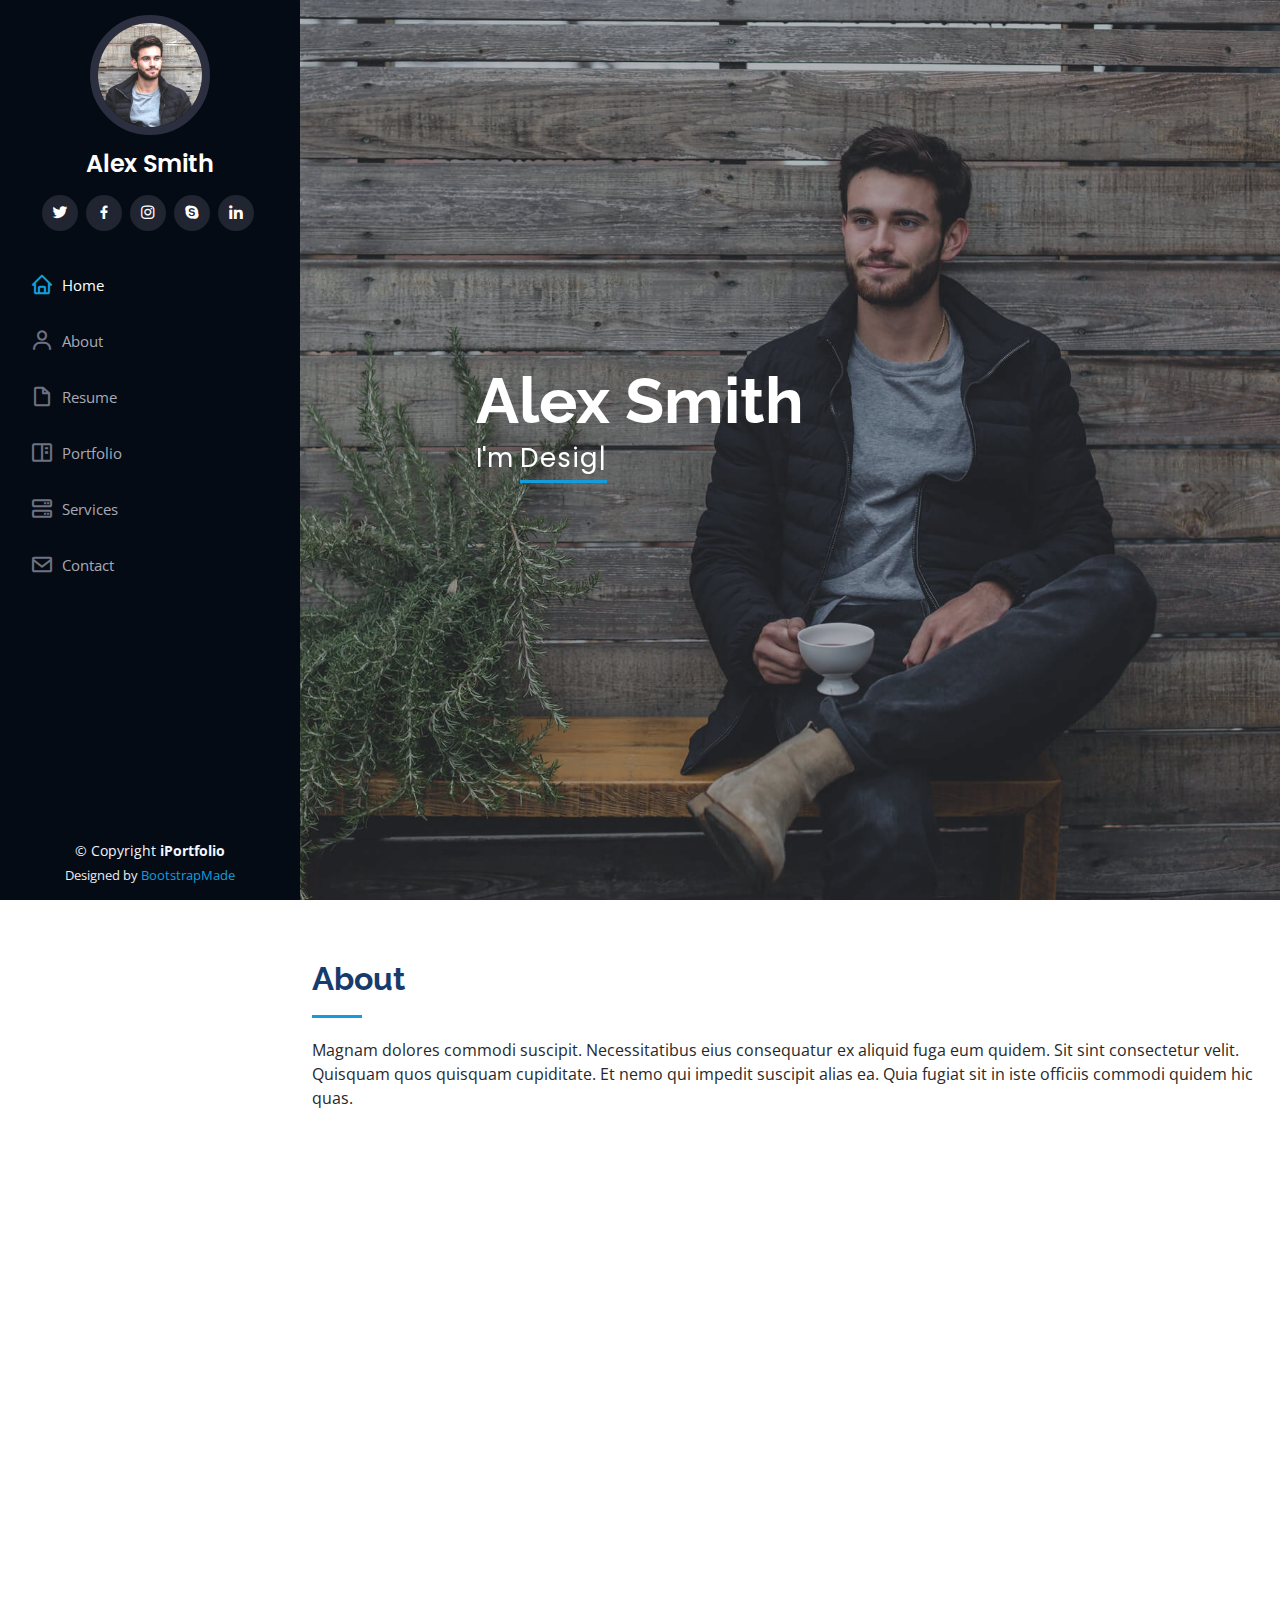
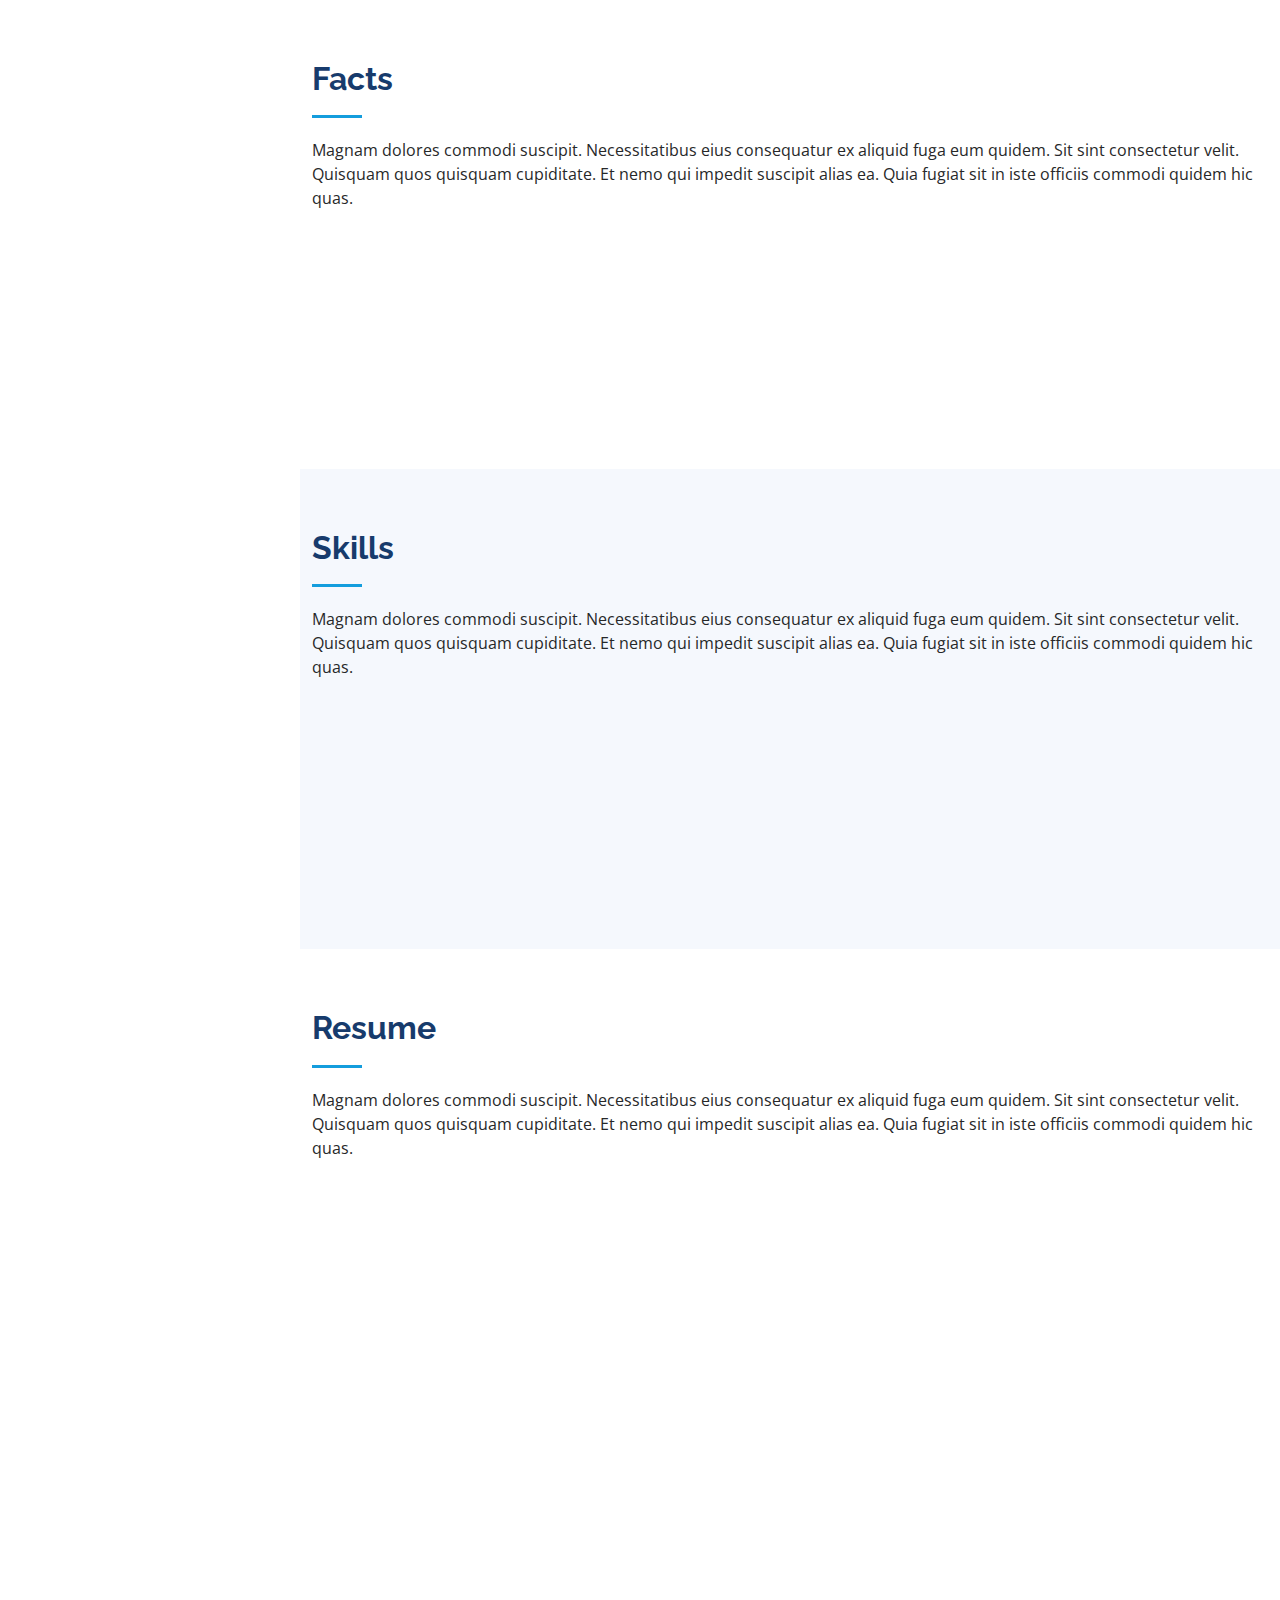
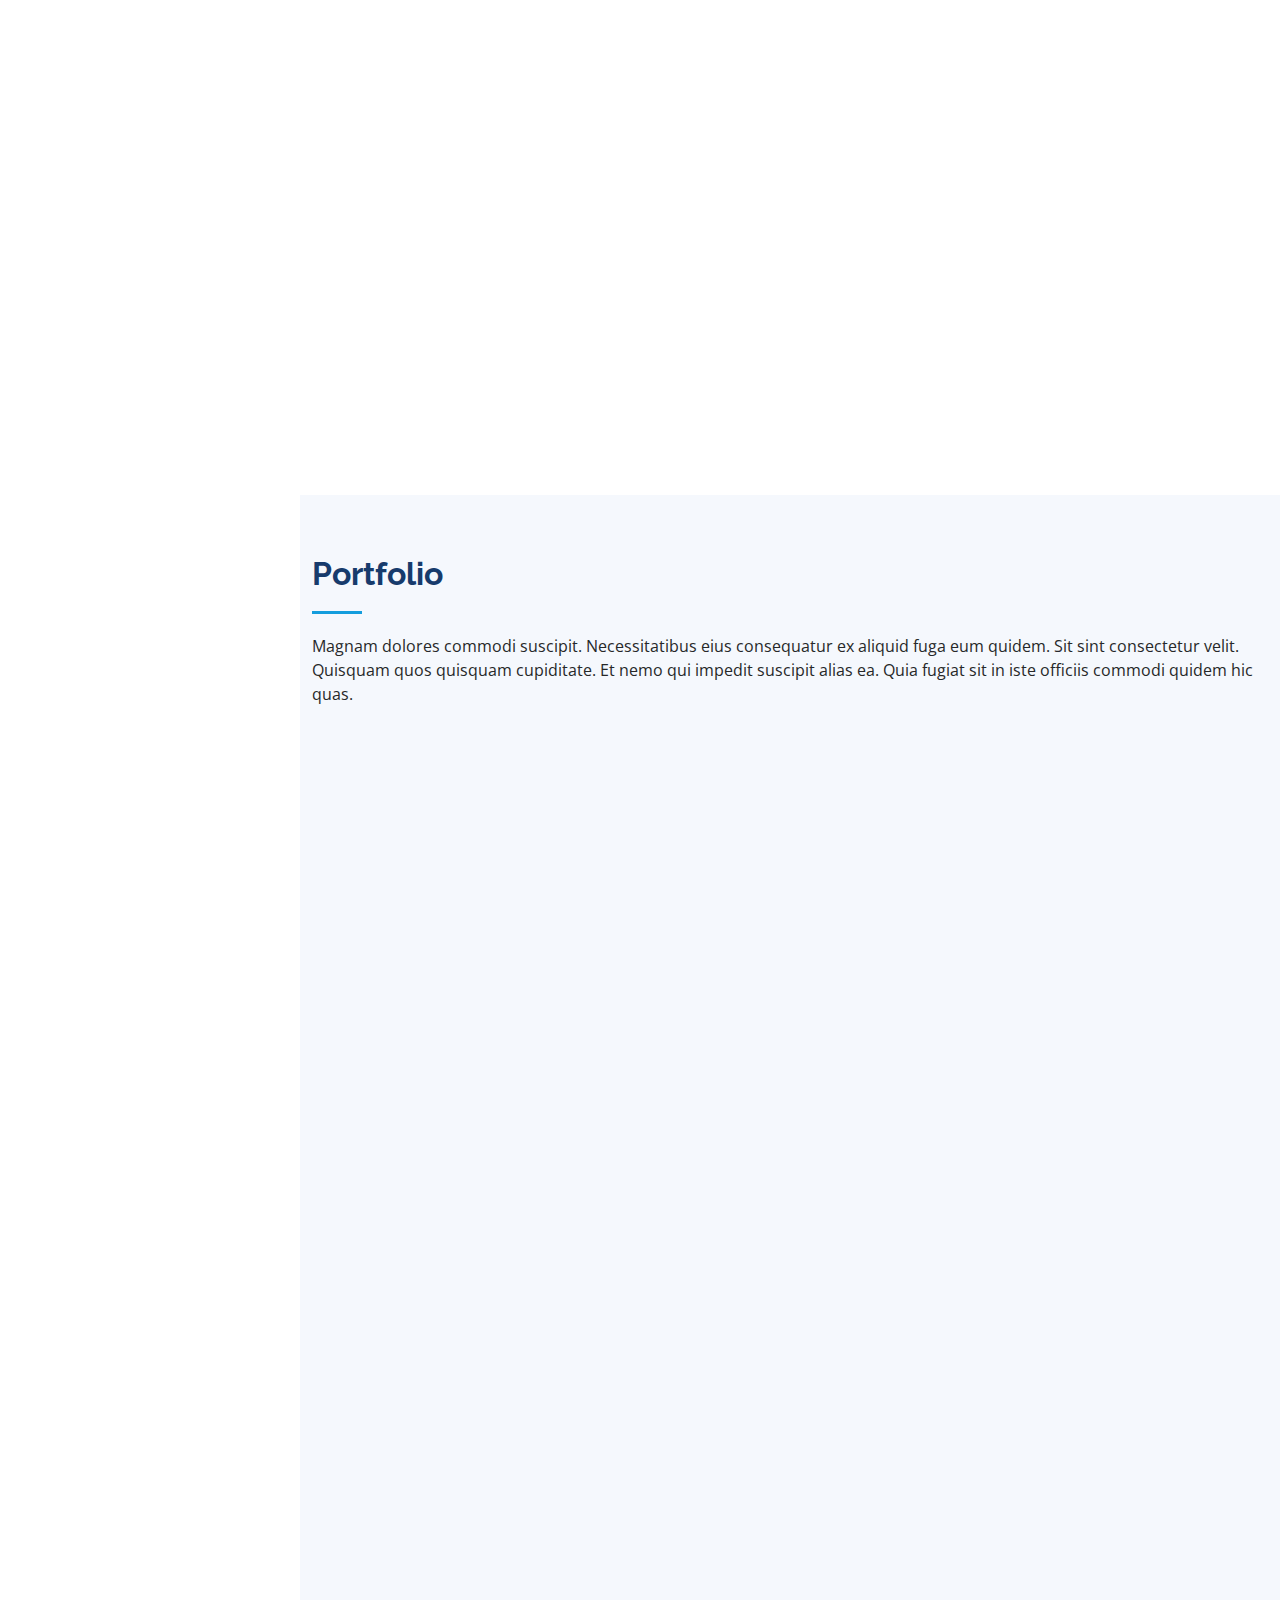
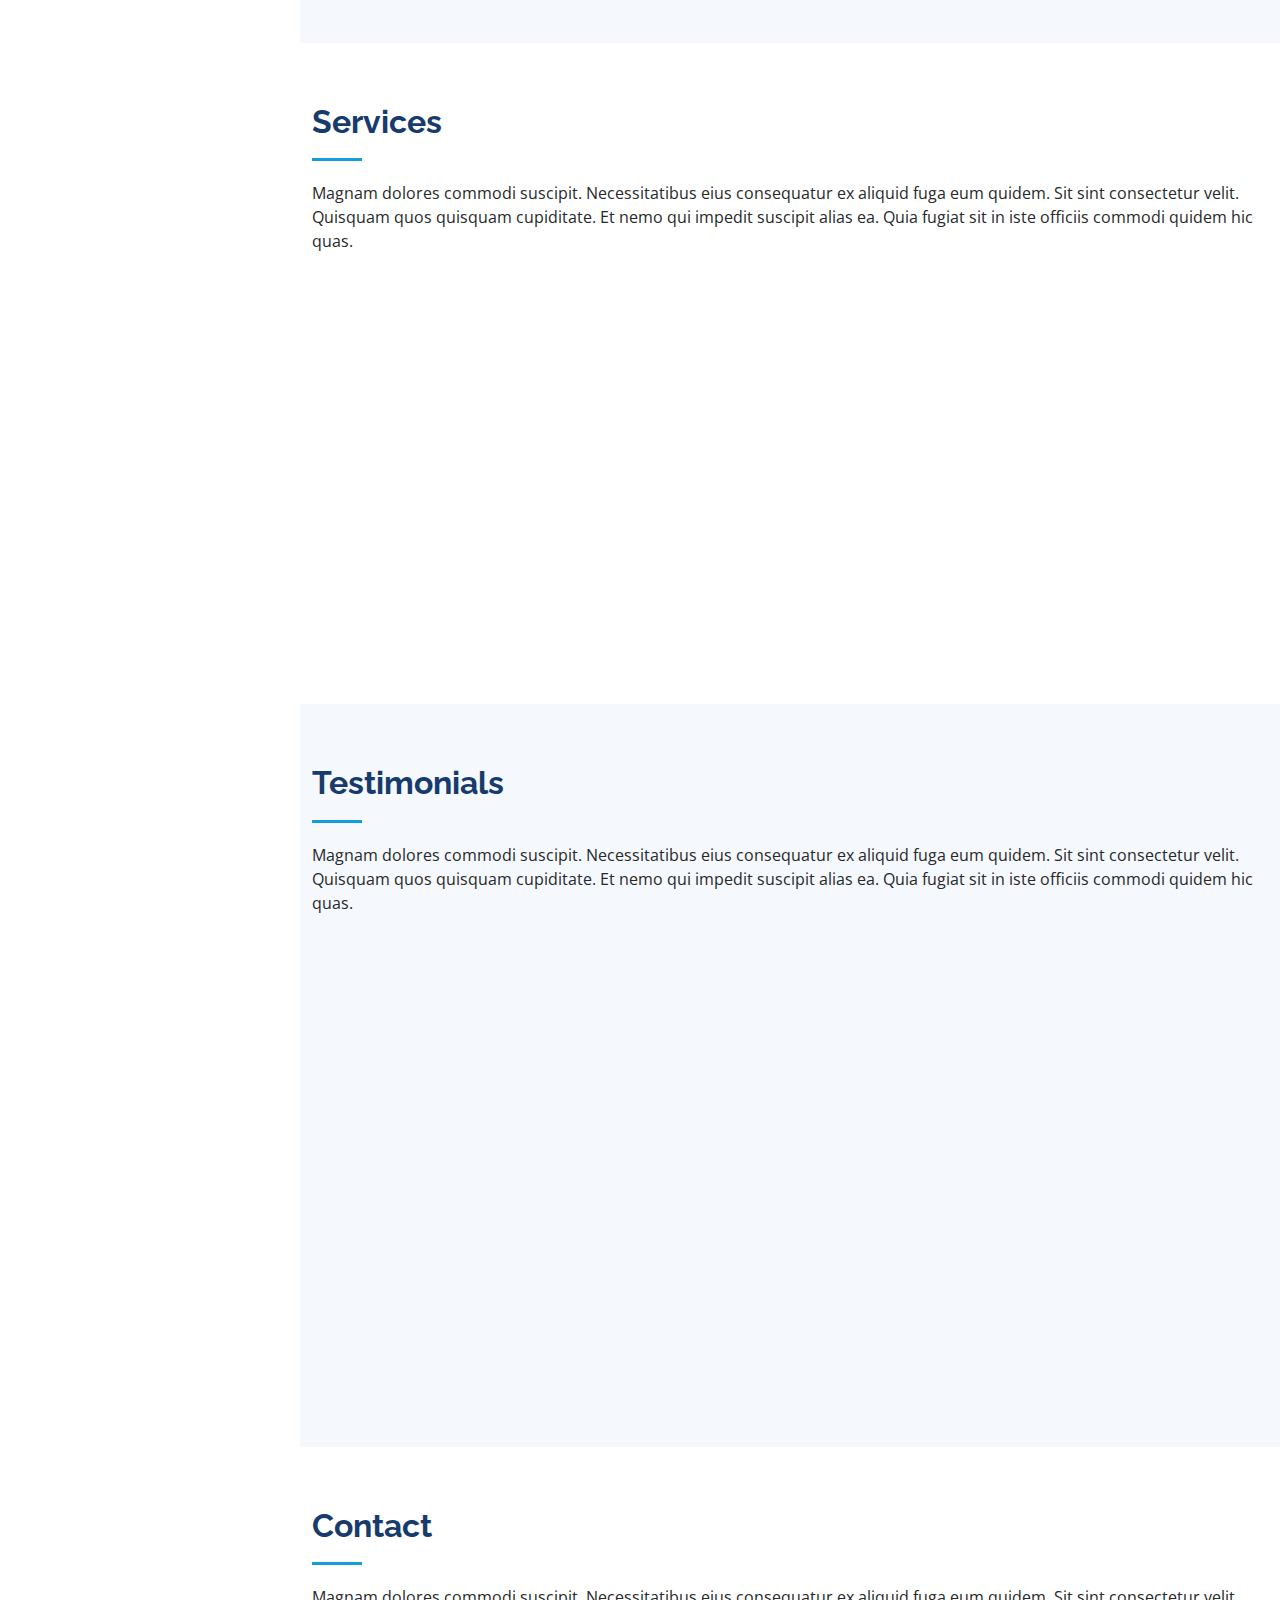
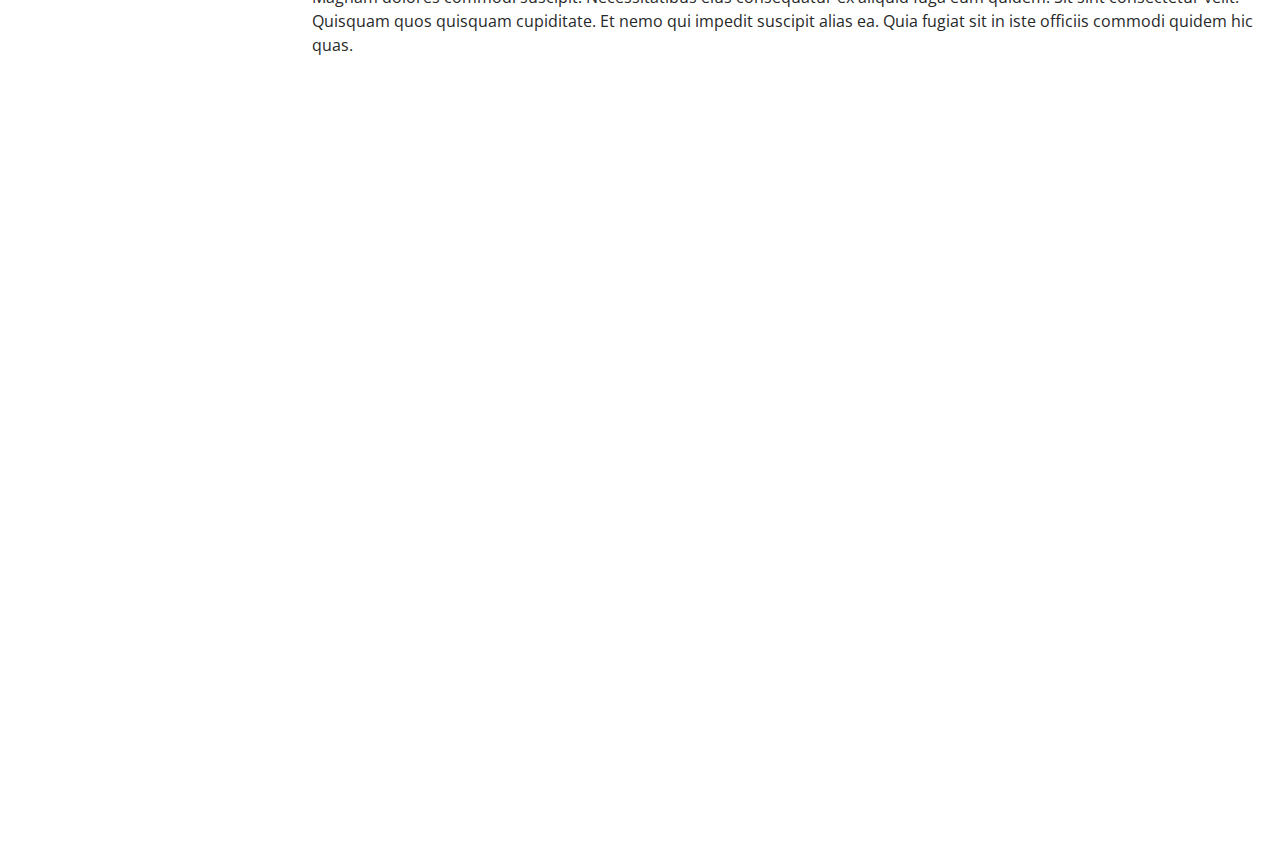
==== index.html @ 31b0e50a "initial commit" ====
<!DOCTYPE html>
<html lang="en">

<head>
  <meta charset="utf-8">
  <meta content="width=device-width, initial-scale=1.0" name="viewport">

  <title>iPortfolio Bootstrap Template - Index</title>
  <meta content="" name="description">
  <meta content="" name="keywords">

  <!-- Favicons -->
  <link href="assets/img/favicon.png" rel="icon">
  <link href="assets/img/apple-touch-icon.png" rel="apple-touch-icon">

  <!-- Google Fonts -->
  <link href="https://fonts.googleapis.com/css?family=Open+Sans:300,300i,400,400i,600,600i,700,700i|Raleway:300,300i,400,400i,500,500i,600,600i,700,700i|Poppins:300,300i,400,400i,500,500i,600,600i,700,700i" rel="stylesheet">

  <!-- Vendor CSS Files -->
  <link href="assets/vendor/aos/aos.css" rel="stylesheet">
  <link href="assets/vendor/bootstrap/css/bootstrap.min.css" rel="stylesheet">
  <link href="assets/vendor/bootstrap-icons/bootstrap-icons.css" rel="stylesheet">
  <link href="assets/vendor/boxicons/css/boxicons.min.css" rel="stylesheet">
  <link href="assets/vendor/glightbox/css/glightbox.min.css" rel="stylesheet">
  <link href="assets/vendor/swiper/swiper-bundle.min.css" rel="stylesheet">

  <!-- Template Main CSS File -->
  <link href="assets/css/style.css" rel="stylesheet">

  <!-- =======================================================
  * Template Name: iPortfolio
  * Updated: Mar 10 2023 with Bootstrap v5.2.3
  * Template URL: https://bootstrapmade.com/iportfolio-bootstrap-portfolio-websites-template/
  * Author: BootstrapMade.com
  * License: https://bootstrapmade.com/license/
  ======================================================== -->
</head>

<body>

  <!-- ======= Mobile nav toggle button ======= -->
  <i class="bi bi-list mobile-nav-toggle d-xl-none"></i>

  <!-- ======= Header ======= -->
  <header id="header">
    <div class="d-flex flex-column">

      <div class="profile">
        <img src="assets/img/profile-img.jpg" alt="" class="img-fluid rounded-circle">
        <h1 class="text-light"><a href="index.html">Alex Smith</a></h1>
        <div class="social-links mt-3 text-center">
          <a href="#" class="twitter"><i class="bx bxl-twitter"></i></a>
          <a href="#" class="facebook"><i class="bx bxl-facebook"></i></a>
          <a href="#" class="instagram"><i class="bx bxl-instagram"></i></a>
          <a href="#" class="google-plus"><i class="bx bxl-skype"></i></a>
          <a href="#" class="linkedin"><i class="bx bxl-linkedin"></i></a>
        </div>
      </div>

      <nav id="navbar" class="nav-menu navbar">
        <ul>
          <li><a href="#hero" class="nav-link scrollto active"><i class="bx bx-home"></i> <span>Home</span></a></li>
          <li><a href="#about" class="nav-link scrollto"><i class="bx bx-user"></i> <span>About</span></a></li>
          <li><a href="#resume" class="nav-link scrollto"><i class="bx bx-file-blank"></i> <span>Resume</span></a></li>
          <li><a href="#portfolio" class="nav-link scrollto"><i class="bx bx-book-content"></i> <span>Portfolio</span></a></li>
          <li><a href="#services" class="nav-link scrollto"><i class="bx bx-server"></i> <span>Services</span></a></li>
          <li><a href="#contact" class="nav-link scrollto"><i class="bx bx-envelope"></i> <span>Contact</span></a></li>
        </ul>
      </nav><!-- .nav-menu -->
    </div>
  </header><!-- End Header -->

  <!-- ======= Hero Section ======= -->
  <section id="hero" class="d-flex flex-column justify-content-center align-items-center">
    <div class="hero-container" data-aos="fade-in">
      <h1>Alex Smith</h1>
      <p>I'm <span class="typed" data-typed-items="Designer, Developer, Freelancer, Photographer"></span></p>
    </div>
  </section><!-- End Hero -->

  <main id="main">

    <!-- ======= About Section ======= -->
    <section id="about" class="about">
      <div class="container">

        <div class="section-title">
          <h2>About</h2>
          <p>Magnam dolores commodi suscipit. Necessitatibus eius consequatur ex aliquid fuga eum quidem. Sit sint consectetur velit. Quisquam quos quisquam cupiditate. Et nemo qui impedit suscipit alias ea. Quia fugiat sit in iste officiis commodi quidem hic quas.</p>
        </div>

        <div class="row">
          <div class="col-lg-4" data-aos="fade-right">
            <img src="assets/img/profile-img.jpg" class="img-fluid" alt="">
          </div>
          <div class="col-lg-8 pt-4 pt-lg-0 content" data-aos="fade-left">
            <h3>UI/UX Designer &amp; Web Developer.</h3>
            <p class="fst-italic">
              Lorem ipsum dolor sit amet, consectetur adipiscing elit, sed do eiusmod tempor incididunt ut labore et dolore
              magna aliqua.
            </p>
            <div class="row">
              <div class="col-lg-6">
                <ul>
                  <li><i class="bi bi-chevron-right"></i> <strong>Birthday:</strong> <span>1 May 1995</span></li>
                  <li><i class="bi bi-chevron-right"></i> <strong>Website:</strong> <span>www.example.com</span></li>
                  <li><i class="bi bi-chevron-right"></i> <strong>Phone:</strong> <span>+123 456 7890</span></li>
                  <li><i class="bi bi-chevron-right"></i> <strong>City:</strong> <span>New York, USA</span></li>
                </ul>
              </div>
              <div class="col-lg-6">
                <ul>
                  <li><i class="bi bi-chevron-right"></i> <strong>Age:</strong> <span>30</span></li>
                  <li><i class="bi bi-chevron-right"></i> <strong>Degree:</strong> <span>Master</span></li>
                  <li><i class="bi bi-chevron-right"></i> <strong>PhEmailone:</strong> <span>email@example.com</span></li>
                  <li><i class="bi bi-chevron-right"></i> <strong>Freelance:</strong> <span>Available</span></li>
                </ul>
              </div>
            </div>
            <p>
              Officiis eligendi itaque labore et dolorum mollitia officiis optio vero. Quisquam sunt adipisci omnis et ut. Nulla accusantium dolor incidunt officia tempore. Et eius omnis.
              Cupiditate ut dicta maxime officiis quidem quia. Sed et consectetur qui quia repellendus itaque neque. Aliquid amet quidem ut quaerat cupiditate. Ab et eum qui repellendus omnis culpa magni laudantium dolores.
            </p>
          </div>
        </div>

      </div>
    </section><!-- End About Section -->

    <!-- ======= Facts Section ======= -->
    <section id="facts" class="facts">
      <div class="container">

        <div class="section-title">
          <h2>Facts</h2>
          <p>Magnam dolores commodi suscipit. Necessitatibus eius consequatur ex aliquid fuga eum quidem. Sit sint consectetur velit. Quisquam quos quisquam cupiditate. Et nemo qui impedit suscipit alias ea. Quia fugiat sit in iste officiis commodi quidem hic quas.</p>
        </div>

        <div class="row no-gutters">

          <div class="col-lg-3 col-md-6 d-md-flex align-items-md-stretch" data-aos="fade-up">
            <div class="count-box">
              <i class="bi bi-emoji-smile"></i>
              <span data-purecounter-start="0" data-purecounter-end="232" data-purecounter-duration="1" class="purecounter"></span>
              <p><strong>Happy Clients</strong> consequuntur quae</p>
            </div>
          </div>

          <div class="col-lg-3 col-md-6 d-md-flex align-items-md-stretch" data-aos="fade-up" data-aos-delay="100">
            <div class="count-box">
              <i class="bi bi-journal-richtext"></i>
              <span data-purecounter-start="0" data-purecounter-end="521" data-purecounter-duration="1" class="purecounter"></span>
              <p><strong>Projects</strong> adipisci atque cum quia aut</p>
            </div>
          </div>

          <div class="col-lg-3 col-md-6 d-md-flex align-items-md-stretch" data-aos="fade-up" data-aos-delay="200">
            <div class="count-box">
              <i class="bi bi-headset"></i>
              <span data-purecounter-start="0" data-purecounter-end="1453" data-purecounter-duration="1" class="purecounter"></span>
              <p><strong>Hours Of Support</strong> aut commodi quaerat</p>
            </div>
          </div>

          <div class="col-lg-3 col-md-6 d-md-flex align-items-md-stretch" data-aos="fade-up" data-aos-delay="300">
            <div class="count-box">
              <i class="bi bi-people"></i>
              <span data-purecounter-start="0" data-purecounter-end="32" data-purecounter-duration="1" class="purecounter"></span>
              <p><strong>Hard Workers</strong> rerum asperiores dolor</p>
            </div>
          </div>

        </div>

      </div>
    </section><!-- End Facts Section -->

    <!-- ======= Skills Section ======= -->
    <section id="skills" class="skills section-bg">
      <div class="container">

        <div class="section-title">
          <h2>Skills</h2>
          <p>Magnam dolores commodi suscipit. Necessitatibus eius consequatur ex aliquid fuga eum quidem. Sit sint consectetur velit. Quisquam quos quisquam cupiditate. Et nemo qui impedit suscipit alias ea. Quia fugiat sit in iste officiis commodi quidem hic quas.</p>
        </div>

        <div class="row skills-content">

          <div class="col-lg-6" data-aos="fade-up">

            <div class="progress">
              <span class="skill">HTML <i class="val">100%</i></span>
              <div class="progress-bar-wrap">
                <div class="progress-bar" role="progressbar" aria-valuenow="100" aria-valuemin="0" aria-valuemax="100"></div>
              </div>
            </div>

            <div class="progress">
              <span class="skill">CSS <i class="val">90%</i></span>
              <div class="progress-bar-wrap">
                <div class="progress-bar" role="progressbar" aria-valuenow="90" aria-valuemin="0" aria-valuemax="100"></div>
              </div>
            </div>

            <div class="progress">
              <span class="skill">JavaScript <i class="val">75%</i></span>
              <div class="progress-bar-wrap">
                <div class="progress-bar" role="progressbar" aria-valuenow="75" aria-valuemin="0" aria-valuemax="100"></div>
              </div>
            </div>

          </div>

          <div class="col-lg-6" data-aos="fade-up" data-aos-delay="100">

            <div class="progress">
              <span class="skill">PHP <i class="val">80%</i></span>
              <div class="progress-bar-wrap">
                <div class="progress-bar" role="progressbar" aria-valuenow="80" aria-valuemin="0" aria-valuemax="100"></div>
              </div>
            </div>

            <div class="progress">
              <span class="skill">WordPress/CMS <i class="val">90%</i></span>
              <div class="progress-bar-wrap">
                <div class="progress-bar" role="progressbar" aria-valuenow="90" aria-valuemin="0" aria-valuemax="100"></div>
              </div>
            </div>

            <div class="progress">
              <span class="skill">Photoshop <i class="val">55%</i></span>
              <div class="progress-bar-wrap">
                <div class="progress-bar" role="progressbar" aria-valuenow="55" aria-valuemin="0" aria-valuemax="100"></div>
              </div>
            </div>

          </div>

        </div>

      </div>
    </section><!-- End Skills Section -->

    <!-- ======= Resume Section ======= -->
    <section id="resume" class="resume">
      <div class="container">

        <div class="section-title">
          <h2>Resume</h2>
          <p>Magnam dolores commodi suscipit. Necessitatibus eius consequatur ex aliquid fuga eum quidem. Sit sint consectetur velit. Quisquam quos quisquam cupiditate. Et nemo qui impedit suscipit alias ea. Quia fugiat sit in iste officiis commodi quidem hic quas.</p>
        </div>

        <div class="row">
          <div class="col-lg-6" data-aos="fade-up">
            <h3 class="resume-title">Sumary</h3>
            <div class="resume-item pb-0">
              <h4>Alex Smith</h4>
              <p><em>Innovative and deadline-driven Graphic Designer with 3+ years of experience designing and developing user-centered digital/print marketing material from initial concept to final, polished deliverable.</em></p>
              <ul>
                <li>Portland par 127,Orlando, FL</li>
                <li>(123) 456-7891</li>
                <li>alice.barkley@example.com</li>
              </ul>
            </div>

            <h3 class="resume-title">Education</h3>
            <div class="resume-item">
              <h4>Master of Fine Arts &amp; Graphic Design</h4>
              <h5>2015 - 2016</h5>
              <p><em>Rochester Institute of Technology, Rochester, NY</em></p>
              <p>Qui deserunt veniam. Et sed aliquam labore tempore sed quisquam iusto autem sit. Ea vero voluptatum qui ut dignissimos deleniti nerada porti sand markend</p>
            </div>
            <div class="resume-item">
              <h4>Bachelor of Fine Arts &amp; Graphic Design</h4>
              <h5>2010 - 2014</h5>
              <p><em>Rochester Institute of Technology, Rochester, NY</em></p>
              <p>Quia nobis sequi est occaecati aut. Repudiandae et iusto quae reiciendis et quis Eius vel ratione eius unde vitae rerum voluptates asperiores voluptatem Earum molestiae consequatur neque etlon sader mart dila</p>
            </div>
          </div>
          <div class="col-lg-6" data-aos="fade-up" data-aos-delay="100">
            <h3 class="resume-title">Professional Experience</h3>
            <div class="resume-item">
              <h4>Senior graphic design specialist</h4>
              <h5>2019 - Present</h5>
              <p><em>Experion, New York, NY </em></p>
              <ul>
                <li>Lead in the design, development, and implementation of the graphic, layout, and production communication materials</li>
                <li>Delegate tasks to the 7 members of the design team and provide counsel on all aspects of the project. </li>
                <li>Supervise the assessment of all graphic materials in order to ensure quality and accuracy of the design</li>
                <li>Oversee the efficient use of production project budgets ranging from $2,000 - $25,000</li>
              </ul>
            </div>
            <div class="resume-item">
              <h4>Graphic design specialist</h4>
              <h5>2017 - 2018</h5>
              <p><em>Stepping Stone Advertising, New York, NY</em></p>
              <ul>
                <li>Developed numerous marketing programs (logos, brochures,infographics, presentations, and advertisements).</li>
                <li>Managed up to 5 projects or tasks at a given time while under pressure</li>
                <li>Recommended and consulted with clients on the most appropriate graphic design</li>
                <li>Created 4+ design presentations and proposals a month for clients and account managers</li>
              </ul>
            </div>
          </div>
        </div>

      </div>
    </section><!-- End Resume Section -->

    <!-- ======= Portfolio Section ======= -->
    <section id="portfolio" class="portfolio section-bg">
      <div class="container">

        <div class="section-title">
          <h2>Portfolio</h2>
          <p>Magnam dolores commodi suscipit. Necessitatibus eius consequatur ex aliquid fuga eum quidem. Sit sint consectetur velit. Quisquam quos quisquam cupiditate. Et nemo qui impedit suscipit alias ea. Quia fugiat sit in iste officiis commodi quidem hic quas.</p>
        </div>

        <div class="row" data-aos="fade-up">
          <div class="col-lg-12 d-flex justify-content-center">
            <ul id="portfolio-flters">
              <li data-filter="*" class="filter-active">All</li>
              <li data-filter=".filter-app">App</li>
              <li data-filter=".filter-card">Card</li>
              <li data-filter=".filter-web">Web</li>
            </ul>
          </div>
        </div>

        <div class="row portfolio-container" data-aos="fade-up" data-aos-delay="100">

          <div class="col-lg-4 col-md-6 portfolio-item filter-app">
            <div class="portfolio-wrap">
              <img src="assets/img/portfolio/portfolio-1.jpg" class="img-fluid" alt="">
              <div class="portfolio-links">
                <a href="assets/img/portfolio/portfolio-1.jpg" data-gallery="portfolioGallery" class="portfolio-lightbox" title="App 1"><i class="bx bx-plus"></i></a>
                <a href="portfolio-details.html" title="More Details"><i class="bx bx-link"></i></a>
              </div>
            </div>
          </div>

          <div class="col-lg-4 col-md-6 portfolio-item filter-web">
            <div class="portfolio-wrap">
              <img src="assets/img/portfolio/portfolio-2.jpg" class="img-fluid" alt="">
              <div class="portfolio-links">
                <a href="assets/img/portfolio/portfolio-2.jpg" data-gallery="portfolioGallery" class="portfolio-lightbox" title="Web 3"><i class="bx bx-plus"></i></a>
                <a href="portfolio-details.html" title="More Details"><i class="bx bx-link"></i></a>
              </div>
            </div>
          </div>

          <div class="col-lg-4 col-md-6 portfolio-item filter-app">
            <div class="portfolio-wrap">
              <img src="assets/img/portfolio/portfolio-3.jpg" class="img-fluid" alt="">
              <div class="portfolio-links">
                <a href="assets/img/portfolio/portfolio-3.jpg" data-gallery="portfolioGallery" class="portfolio-lightbox" title="App 2"><i class="bx bx-plus"></i></a>
                <a href="portfolio-details.html" title="More Details"><i class="bx bx-link"></i></a>
              </div>
            </div>
          </div>

          <div class="col-lg-4 col-md-6 portfolio-item filter-card">
            <div class="portfolio-wrap">
              <img src="assets/img/portfolio/portfolio-4.jpg" class="img-fluid" alt="">
              <div class="portfolio-links">
                <a href="assets/img/portfolio/portfolio-4.jpg" data-gallery="portfolioGallery" class="portfolio-lightbox" title="Card 2"><i class="bx bx-plus"></i></a>
                <a href="portfolio-details.html" title="More Details"><i class="bx bx-link"></i></a>
              </div>
            </div>
          </div>

          <div class="col-lg-4 col-md-6 portfolio-item filter-web">
            <div class="portfolio-wrap">
              <img src="assets/img/portfolio/portfolio-5.jpg" class="img-fluid" alt="">
              <div class="portfolio-links">
                <a href="assets/img/portfolio/portfolio-5.jpg" data-gallery="portfolioGallery" class="portfolio-lightbox" title="Web 2"><i class="bx bx-plus"></i></a>
                <a href="portfolio-details.html" title="More Details"><i class="bx bx-link"></i></a>
              </div>
            </div>
          </div>

          <div class="col-lg-4 col-md-6 portfolio-item filter-app">
            <div class="portfolio-wrap">
              <img src="assets/img/portfolio/portfolio-6.jpg" class="img-fluid" alt="">
              <div class="portfolio-links">
                <a href="assets/img/portfolio/portfolio-6.jpg" data-gallery="portfolioGallery" class="portfolio-lightbox" title="App 3"><i class="bx bx-plus"></i></a>
                <a href="portfolio-details.html" title="More Details"><i class="bx bx-link"></i></a>
              </div>
            </div>
          </div>

          <div class="col-lg-4 col-md-6 portfolio-item filter-card">
            <div class="portfolio-wrap">
              <img src="assets/img/portfolio/portfolio-7.jpg" class="img-fluid" alt="">
              <div class="portfolio-links">
                <a href="assets/img/portfolio/portfolio-7.jpg" data-gallery="portfolioGallery" class="portfolio-lightbox" title="Card 1"><i class="bx bx-plus"></i></a>
                <a href="portfolio-details.html" title="More Details"><i class="bx bx-link"></i></a>
              </div>
            </div>
          </div>

          <div class="col-lg-4 col-md-6 portfolio-item filter-card">
            <div class="portfolio-wrap">
              <img src="assets/img/portfolio/portfolio-8.jpg" class="img-fluid" alt="">
              <div class="portfolio-links">
                <a href="assets/img/portfolio/portfolio-8.jpg" data-gallery="portfolioGallery" class="portfolio-lightbox" title="Card 3"><i class="bx bx-plus"></i></a>
                <a href="portfolio-details.html" title="More Details"><i class="bx bx-link"></i></a>
              </div>
            </div>
          </div>

          <div class="col-lg-4 col-md-6 portfolio-item filter-web">
            <div class="portfolio-wrap">
              <img src="assets/img/portfolio/portfolio-9.jpg" class="img-fluid" alt="">
              <div class="portfolio-links">
                <a href="assets/img/portfolio/portfolio-9.jpg" data-gallery="portfolioGallery" class="portfolio-lightbox" title="Web 3"><i class="bx bx-plus"></i></a>
                <a href="portfolio-details.html" title="More Details"><i class="bx bx-link"></i></a>
              </div>
            </div>
          </div>

        </div>

      </div>
    </section><!-- End Portfolio Section -->

    <!-- ======= Services Section ======= -->
    <section id="services" class="services">
      <div class="container">

        <div class="section-title">
          <h2>Services</h2>
          <p>Magnam dolores commodi suscipit. Necessitatibus eius consequatur ex aliquid fuga eum quidem. Sit sint consectetur velit. Quisquam quos quisquam cupiditate. Et nemo qui impedit suscipit alias ea. Quia fugiat sit in iste officiis commodi quidem hic quas.</p>
        </div>

        <div class="row">
          <div class="col-lg-4 col-md-6 icon-box" data-aos="fade-up">
            <div class="icon"><i class="bi bi-briefcase"></i></div>
            <h4 class="title"><a href="">Lorem Ipsum</a></h4>
            <p class="description">Voluptatum deleniti atque corrupti quos dolores et quas molestias excepturi sint occaecati cupiditate non provident</p>
          </div>
          <div class="col-lg-4 col-md-6 icon-box" data-aos="fade-up" data-aos-delay="100">
            <div class="icon"><i class="bi bi-card-checklist"></i></div>
            <h4 class="title"><a href="">Dolor Sitema</a></h4>
            <p class="description">Minim veniam, quis nostrud exercitation ullamco laboris nisi ut aliquip ex ea commodo consequat tarad limino ata</p>
          </div>
          <div class="col-lg-4 col-md-6 icon-box" data-aos="fade-up" data-aos-delay="200">
            <div class="icon"><i class="bi bi-bar-chart"></i></div>
            <h4 class="title"><a href="">Sed ut perspiciatis</a></h4>
            <p class="description">Duis aute irure dolor in reprehenderit in voluptate velit esse cillum dolore eu fugiat nulla pariatur</p>
          </div>
          <div class="col-lg-4 col-md-6 icon-box" data-aos="fade-up" data-aos-delay="300">
            <div class="icon"><i class="bi bi-binoculars"></i></div>
            <h4 class="title"><a href="">Magni Dolores</a></h4>
            <p class="description">Excepteur sint occaecat cupidatat non proident, sunt in culpa qui officia deserunt mollit anim id est laborum</p>
          </div>
          <div class="col-lg-4 col-md-6 icon-box" data-aos="fade-up" data-aos-delay="400">
            <div class="icon"><i class="bi bi-brightness-high"></i></div>
            <h4 class="title"><a href="">Nemo Enim</a></h4>
            <p class="description">At vero eos et accusamus et iusto odio dignissimos ducimus qui blanditiis praesentium voluptatum deleniti atque</p>
          </div>
          <div class="col-lg-4 col-md-6 icon-box" data-aos="fade-up" data-aos-delay="500">
            <div class="icon"><i class="bi bi-calendar4-week"></i></div>
            <h4 class="title"><a href="">Eiusmod Tempor</a></h4>
            <p class="description">Et harum quidem rerum facilis est et expedita distinctio. Nam libero tempore, cum soluta nobis est eligendi</p>
          </div>
        </div>

      </div>
    </section><!-- End Services Section -->

    <!-- ======= Testimonials Section ======= -->
    <section id="testimonials" class="testimonials section-bg">
      <div class="container">

        <div class="section-title">
          <h2>Testimonials</h2>
          <p>Magnam dolores commodi suscipit. Necessitatibus eius consequatur ex aliquid fuga eum quidem. Sit sint consectetur velit. Quisquam quos quisquam cupiditate. Et nemo qui impedit suscipit alias ea. Quia fugiat sit in iste officiis commodi quidem hic quas.</p>
        </div>

        <div class="testimonials-slider swiper" data-aos="fade-up" data-aos-delay="100">
          <div class="swiper-wrapper">

            <div class="swiper-slide">
              <div class="testimonial-item" data-aos="fade-up">
                <p>
                  <i class="bx bxs-quote-alt-left quote-icon-left"></i>
                  Proin iaculis purus consequat sem cure digni ssim donec porttitora entum suscipit rhoncus. Accusantium quam, ultricies eget id, aliquam eget nibh et. Maecen aliquam, risus at semper.
                  <i class="bx bxs-quote-alt-right quote-icon-right"></i>
                </p>
                <img src="assets/img/testimonials/testimonials-1.jpg" class="testimonial-img" alt="">
                <h3>Saul Goodman</h3>
                <h4>Ceo &amp; Founder</h4>
              </div>
            </div><!-- End testimonial item -->

            <div class="swiper-slide">
              <div class="testimonial-item" data-aos="fade-up" data-aos-delay="100">
                <p>
                  <i class="bx bxs-quote-alt-left quote-icon-left"></i>
                  Export tempor illum tamen malis malis eram quae irure esse labore quem cillum quid cillum eram malis quorum velit fore eram velit sunt aliqua noster fugiat irure amet legam anim culpa.
                  <i class="bx bxs-quote-alt-right quote-icon-right"></i>
                </p>
                <img src="assets/img/testimonials/testimonials-2.jpg" class="testimonial-img" alt="">
                <h3>Sara Wilsson</h3>
                <h4>Designer</h4>
              </div>
            </div><!-- End testimonial item -->

            <div class="swiper-slide">
              <div class="testimonial-item" data-aos="fade-up" data-aos-delay="200">
                <p>
                  <i class="bx bxs-quote-alt-left quote-icon-left"></i>
                  Enim nisi quem export duis labore cillum quae magna enim sint quorum nulla quem veniam duis minim tempor labore quem eram duis noster aute amet eram fore quis sint minim.
                  <i class="bx bxs-quote-alt-right quote-icon-right"></i>
                </p>
                <img src="assets/img/testimonials/testimonials-3.jpg" class="testimonial-img" alt="">
                <h3>Jena Karlis</h3>
                <h4>Store Owner</h4>
              </div>
            </div><!-- End testimonial item -->

            <div class="swiper-slide">
              <div class="testimonial-item" data-aos="fade-up" data-aos-delay="300">
                <p>
                  <i class="bx bxs-quote-alt-left quote-icon-left"></i>
                  Fugiat enim eram quae cillum dolore dolor amet nulla culpa multos export minim fugiat minim velit minim dolor enim duis veniam ipsum anim magna sunt elit fore quem dolore labore illum veniam.
                  <i class="bx bxs-quote-alt-right quote-icon-right"></i>
                </p>
                <img src="assets/img/testimonials/testimonials-4.jpg" class="testimonial-img" alt="">
                <h3>Matt Brandon</h3>
                <h4>Freelancer</h4>
              </div>
            </div><!-- End testimonial item -->

            <div class="swiper-slide">
              <div class="testimonial-item" data-aos="fade-up" data-aos-delay="400">
                <p>
                  <i class="bx bxs-quote-alt-left quote-icon-left"></i>
                  Quis quorum aliqua sint quem legam fore sunt eram irure aliqua veniam tempor noster veniam enim culpa labore duis sunt culpa nulla illum cillum fugiat legam esse veniam culpa fore nisi cillum quid.
                  <i class="bx bxs-quote-alt-right quote-icon-right"></i>
                </p>
                <img src="assets/img/testimonials/testimonials-5.jpg" class="testimonial-img" alt="">
                <h3>John Larson</h3>
                <h4>Entrepreneur</h4>
              </div>
            </div><!-- End testimonial item -->

          </div>
          <div class="swiper-pagination"></div>
        </div>

      </div>
    </section><!-- End Testimonials Section -->

    <!-- ======= Contact Section ======= -->
    <section id="contact" class="contact">
      <div class="container">

        <div class="section-title">
          <h2>Contact</h2>
          <p>Magnam dolores commodi suscipit. Necessitatibus eius consequatur ex aliquid fuga eum quidem. Sit sint consectetur velit. Quisquam quos quisquam cupiditate. Et nemo qui impedit suscipit alias ea. Quia fugiat sit in iste officiis commodi quidem hic quas.</p>
        </div>

        <div class="row" data-aos="fade-in">

          <div class="col-lg-5 d-flex align-items-stretch">
            <div class="info">
              <div class="address">
                <i class="bi bi-geo-alt"></i>
                <h4>Location:</h4>
                <p>A108 Adam Street, New York, NY 535022</p>
              </div>

              <div class="email">
                <i class="bi bi-envelope"></i>
                <h4>Email:</h4>
                <p>info@example.com</p>
              </div>

              <div class="phone">
                <i class="bi bi-phone"></i>
                <h4>Call:</h4>
                <p>+1 5589 55488 55s</p>
              </div>

              <iframe src="https://www.google.com/maps/embed?pb=!1m14!1m8!1m3!1d12097.433213460943!2d-74.0062269!3d40.7101282!3m2!1i1024!2i768!4f13.1!3m3!1m2!1s0x0%3A0xb89d1fe6bc499443!2sDowntown+Conference+Center!5e0!3m2!1smk!2sbg!4v1539943755621" frameborder="0" style="border:0; width: 100%; height: 290px;" allowfullscreen></iframe>
            </div>

          </div>

          <div class="col-lg-7 mt-5 mt-lg-0 d-flex align-items-stretch">
            <form action="forms/contact.php" method="post" role="form" class="php-email-form">
              <div class="row">
                <div class="form-group col-md-6">
                  <label for="name">Your Name</label>
                  <input type="text" name="name" class="form-control" id="name" required>
                </div>
                <div class="form-group col-md-6">
                  <label for="name">Your Email</label>
                  <input type="email" class="form-control" name="email" id="email" required>
                </div>
              </div>
              <div class="form-group">
                <label for="name">Subject</label>
                <input type="text" class="form-control" name="subject" id="subject" required>
              </div>
              <div class="form-group">
                <label for="name">Message</label>
                <textarea class="form-control" name="message" rows="10" required></textarea>
              </div>
              <div class="my-3">
                <div class="loading">Loading</div>
                <div class="error-message"></div>
                <div class="sent-message">Your message has been sent. Thank you!</div>
              </div>
              <div class="text-center"><button type="submit">Send Message</button></div>
            </form>
          </div>

        </div>

      </div>
    </section><!-- End Contact Section -->

  </main><!-- End #main -->

  <!-- ======= Footer ======= -->
  <footer id="footer">
    <div class="container">
      <div class="copyright">
        &copy; Copyright <strong><span>iPortfolio</span></strong>
      </div>
      <div class="credits">
        <!-- All the links in the footer should remain intact. -->
        <!-- You can delete the links only if you purchased the pro version. -->
        <!-- Licensing information: https://bootstrapmade.com/license/ -->
        <!-- Purchase the pro version with working PHP/AJAX contact form: https://bootstrapmade.com/iportfolio-bootstrap-portfolio-websites-template/ -->
        Designed by <a href="https://bootstrapmade.com/">BootstrapMade</a>
      </div>
    </div>
  </footer><!-- End  Footer -->

  <a href="#" class="back-to-top d-flex align-items-center justify-content-center"><i class="bi bi-arrow-up-short"></i></a>

  <!-- Vendor JS Files -->
  <script src="assets/vendor/purecounter/purecounter_vanilla.js"></script>
  <script src="assets/vendor/aos/aos.js"></script>
  <script src="assets/vendor/bootstrap/js/bootstrap.bundle.min.js"></script>
  <script src="assets/vendor/glightbox/js/glightbox.min.js"></script>
  <script src="assets/vendor/isotope-layout/isotope.pkgd.min.js"></script>
  <script src="assets/vendor/swiper/swiper-bundle.min.js"></script>
  <script src="assets/vendor/typed.js/typed.min.js"></script>
  <script src="assets/vendor/waypoints/noframework.waypoints.js"></script>
  <script src="assets/vendor/php-email-form/validate.js"></script>

  <!-- Template Main JS File -->
  <script src="assets/js/main.js"></script>

</body>

</html>
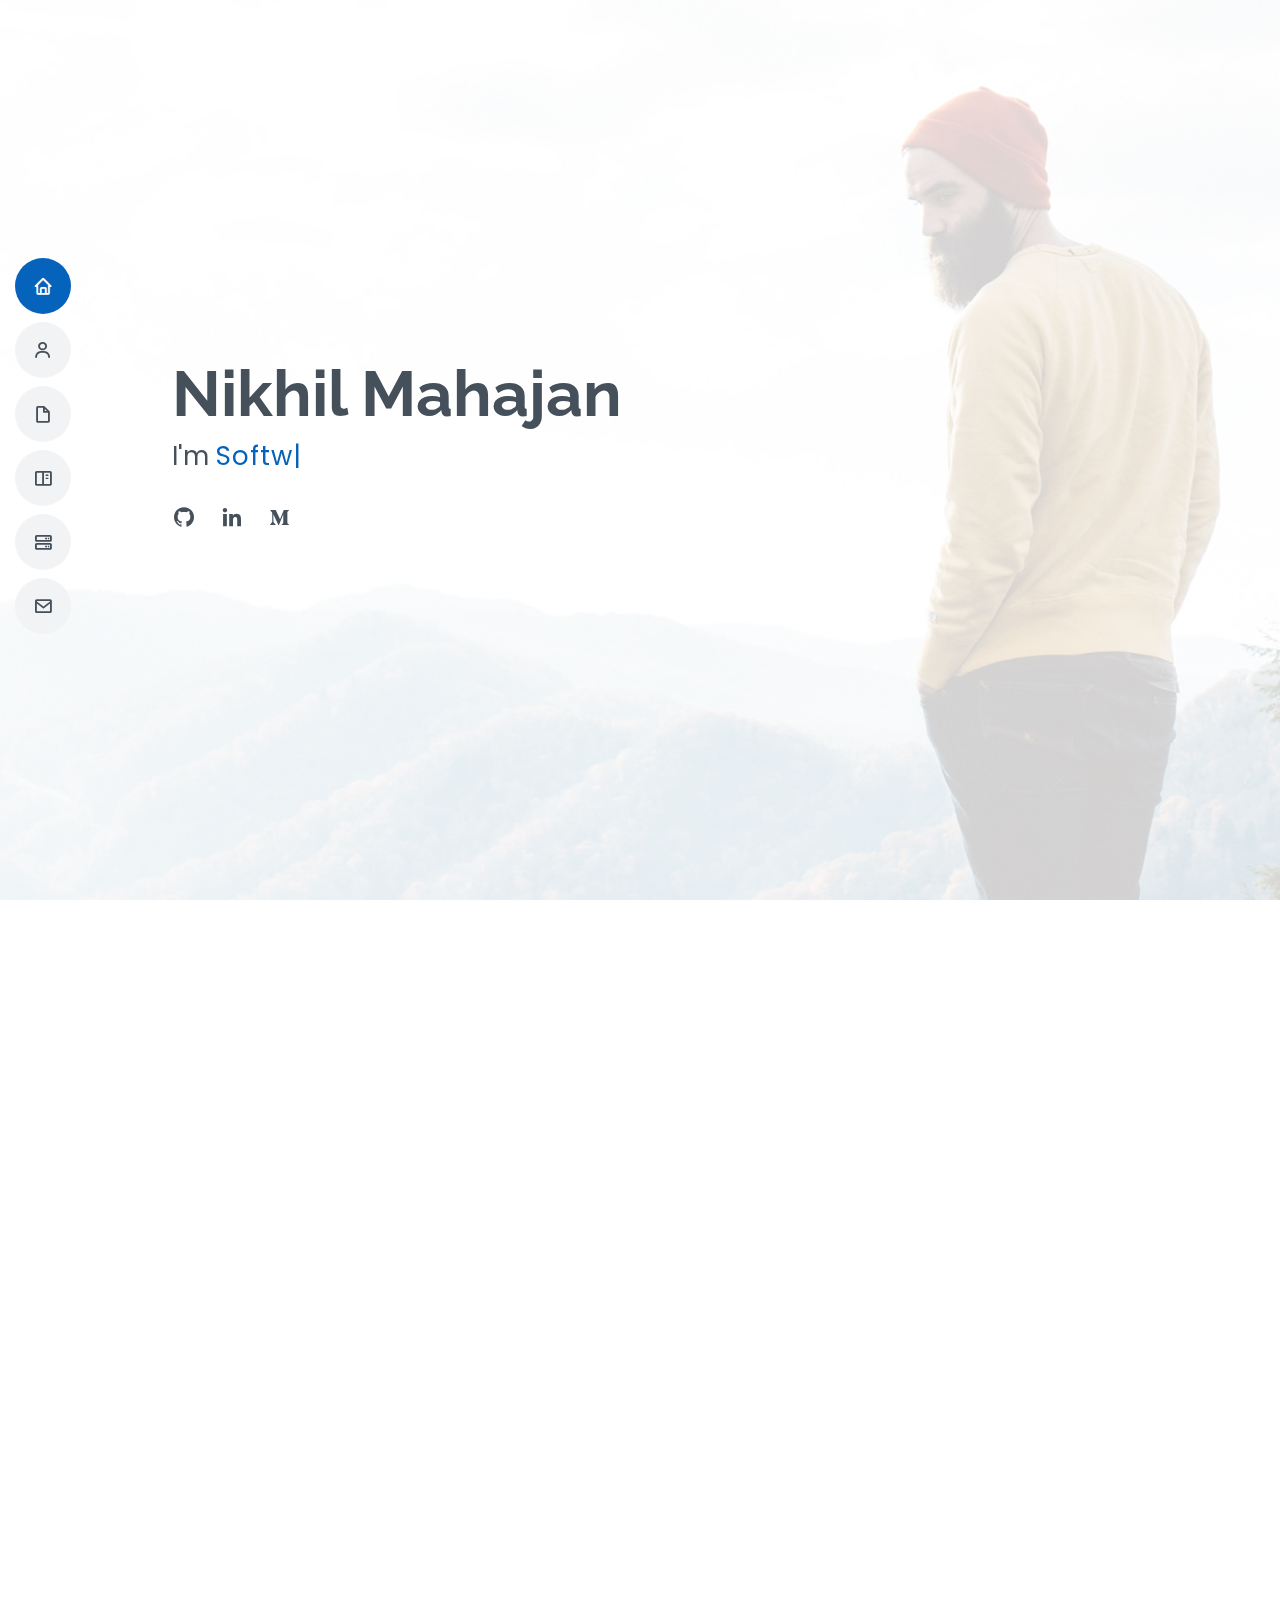
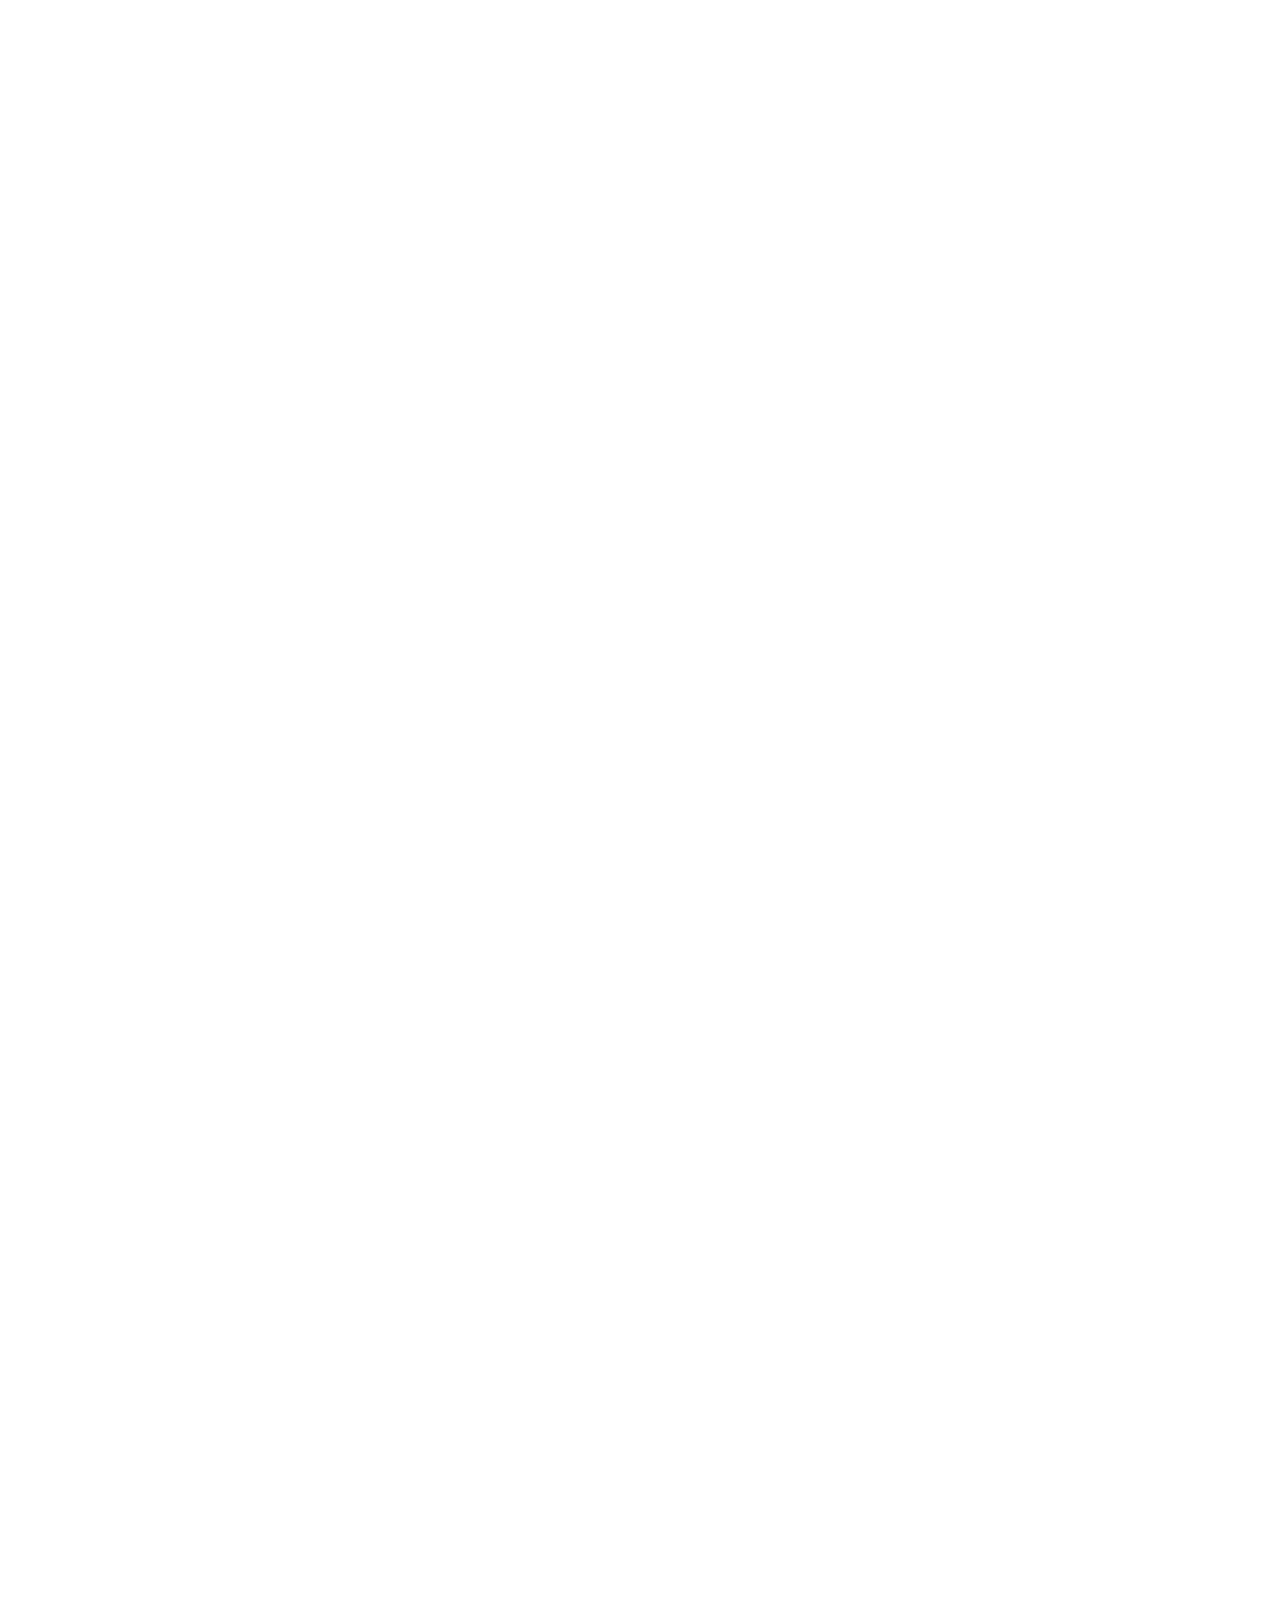
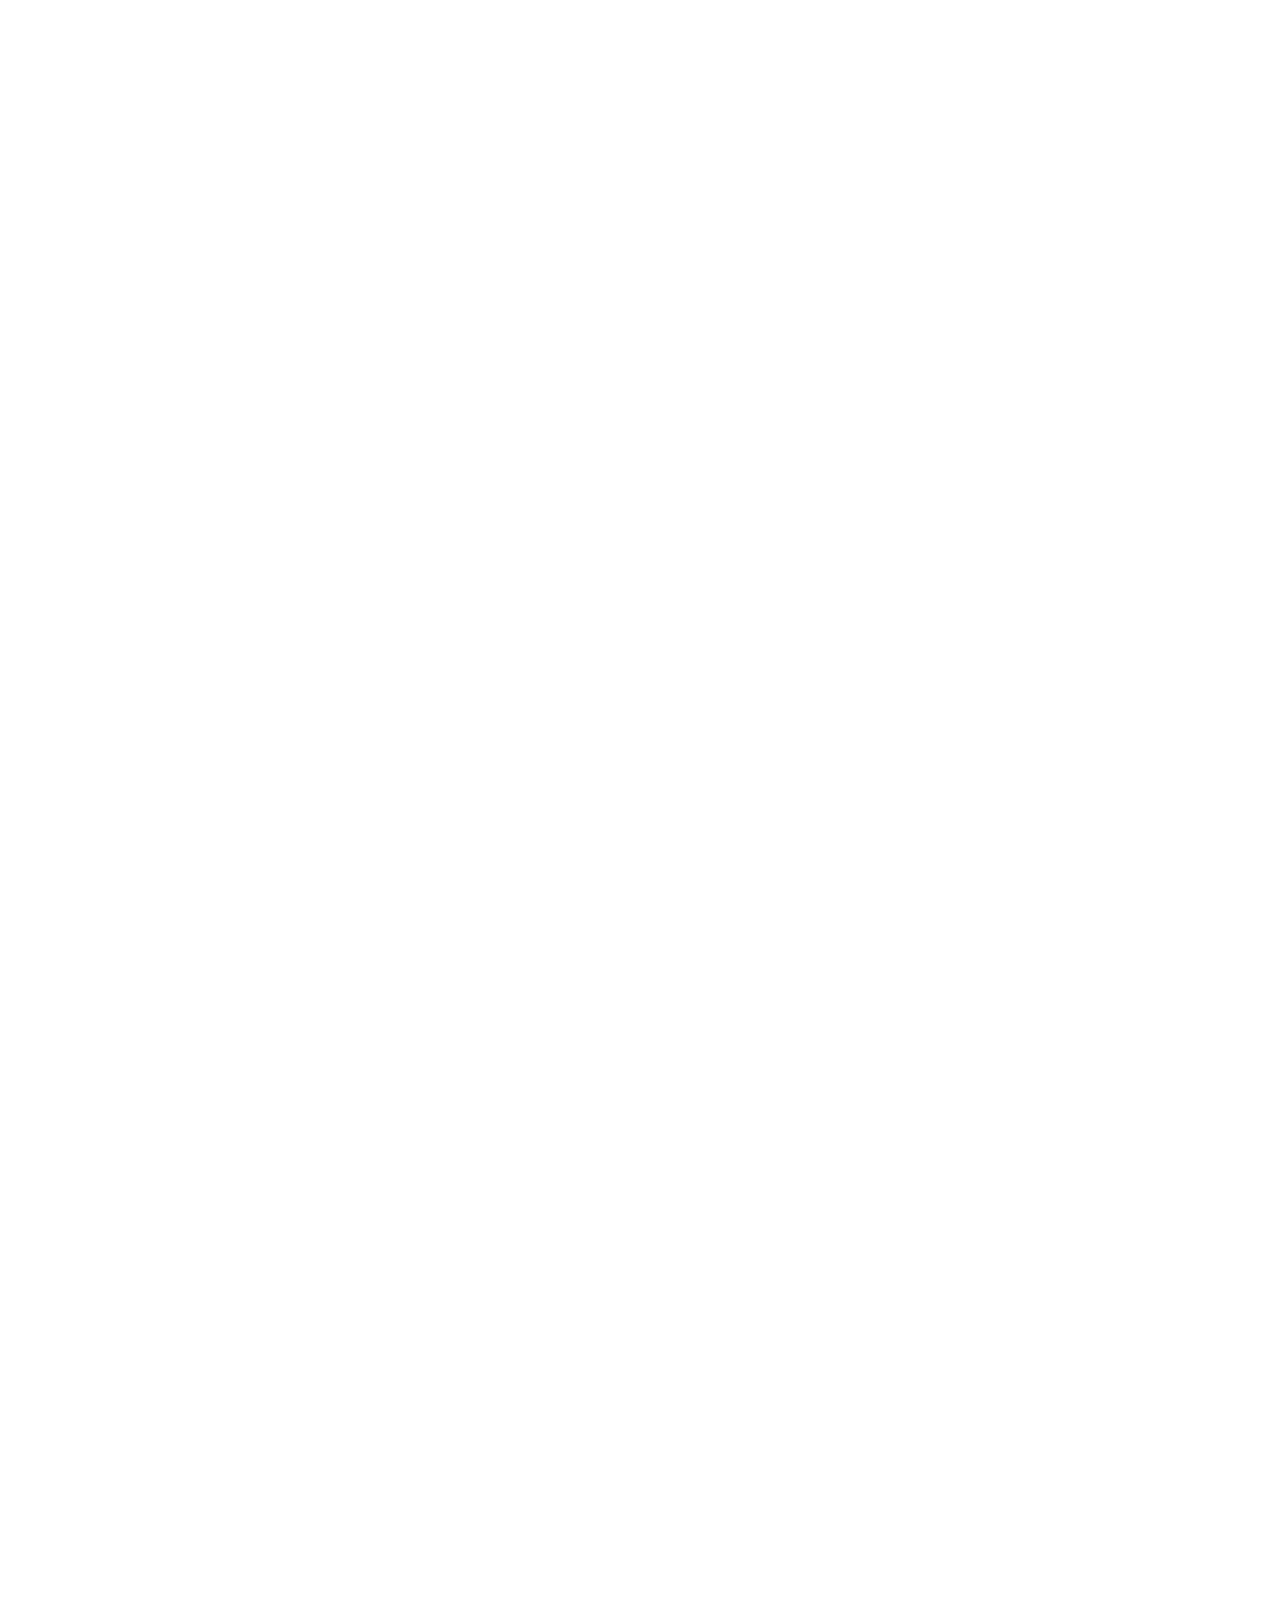
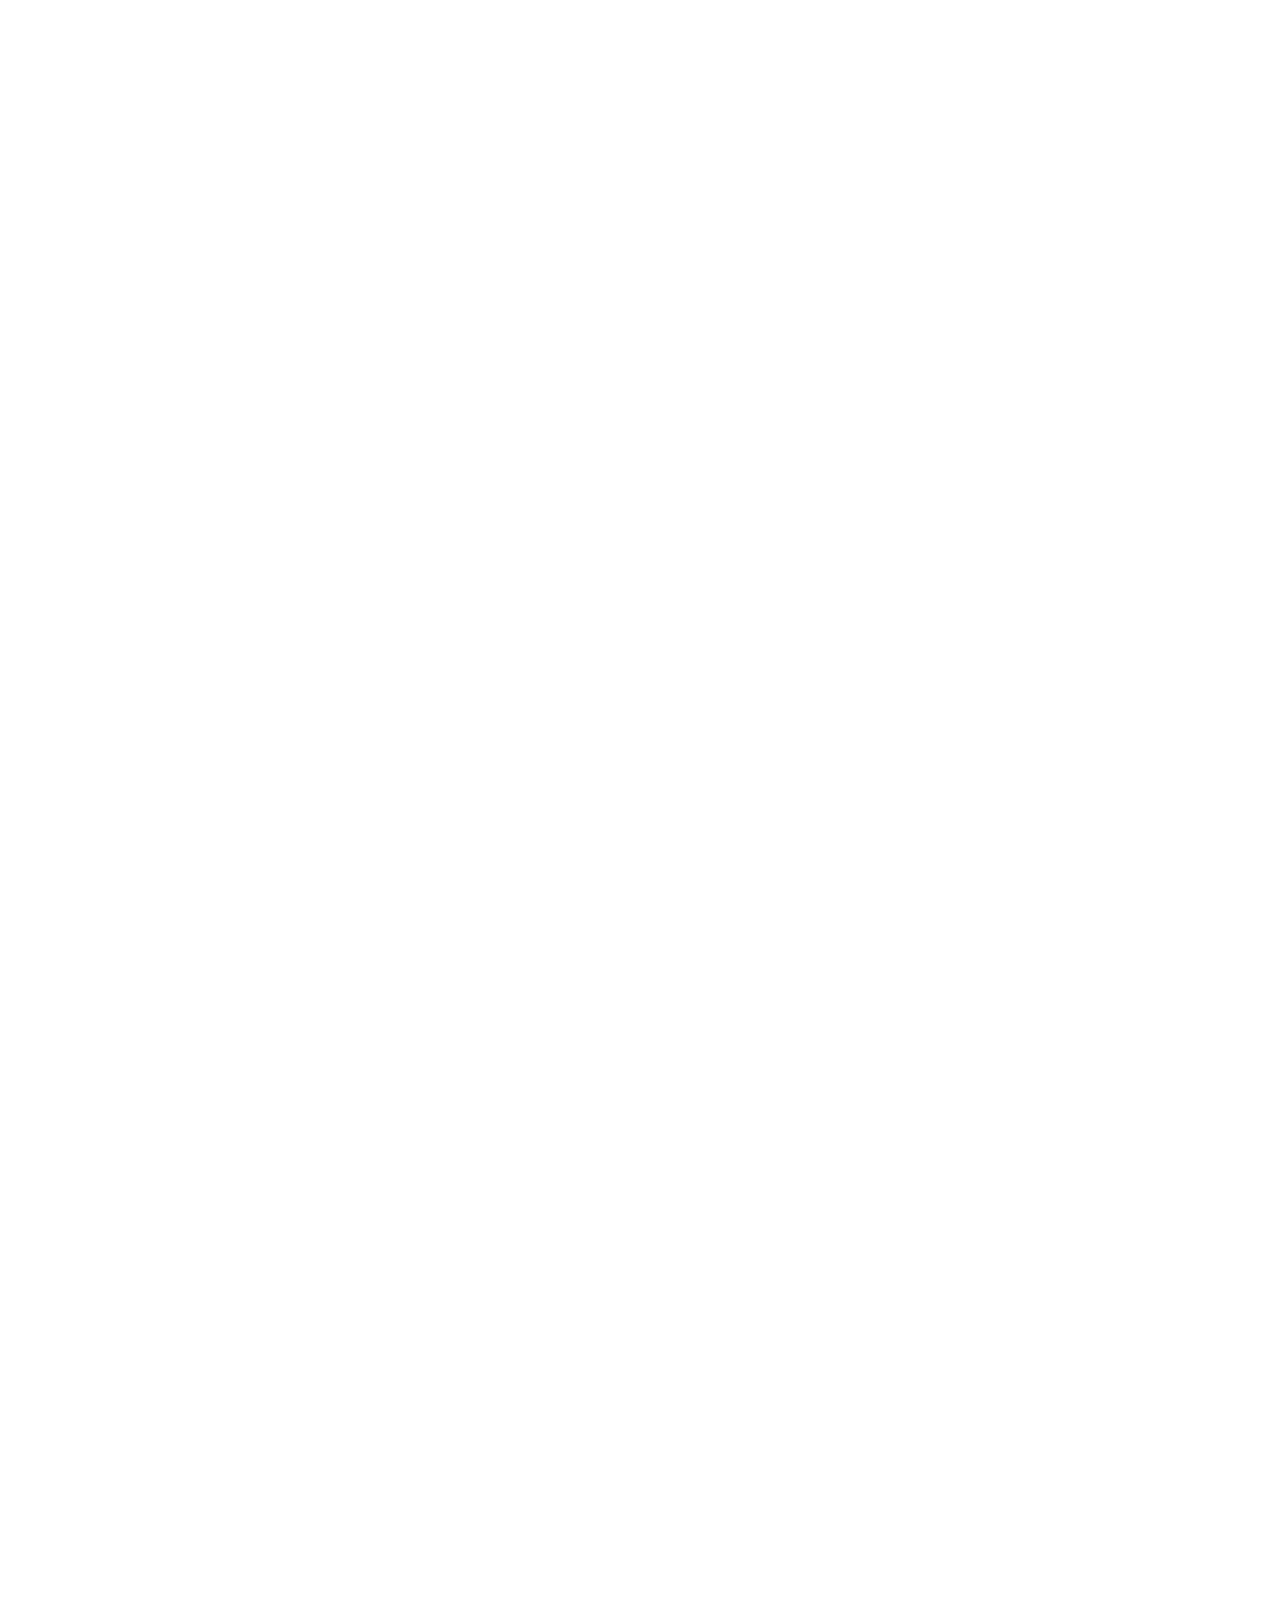
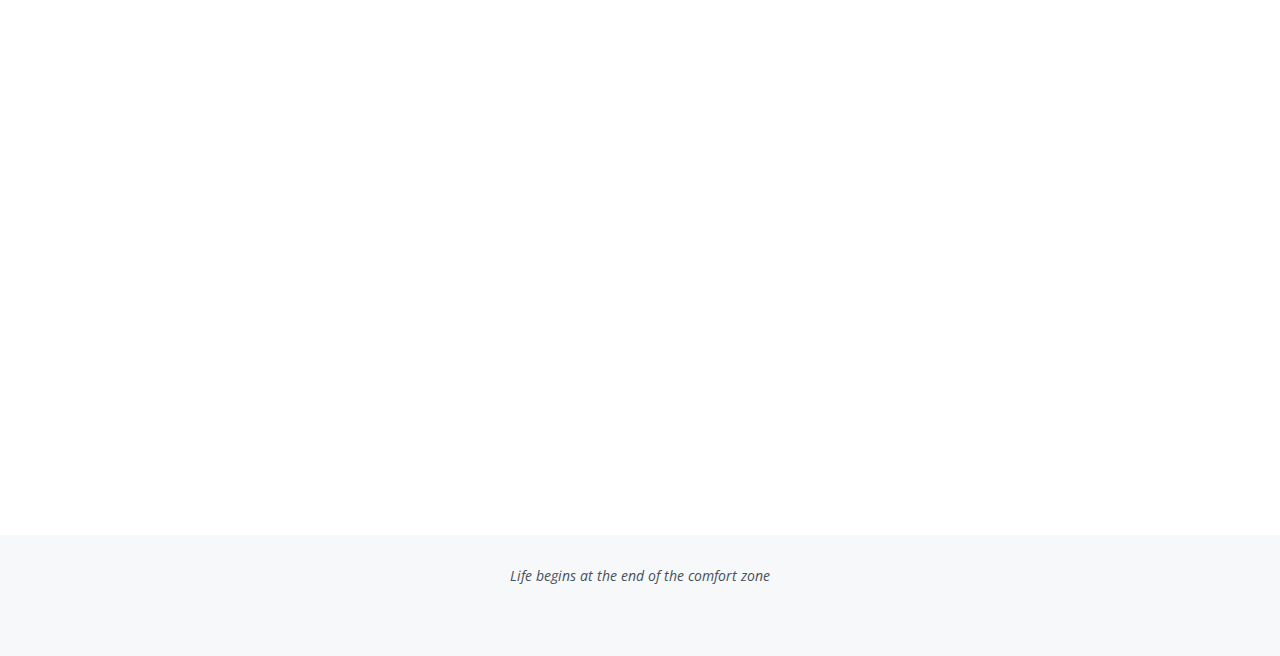
==== commit 29c5683d: "feat: Edit About Section" ====
--- a/index.html
+++ b/index.html
@@ -5,7 +5,7 @@
   <meta charset="utf-8">
   <meta content="width=device-width, initial-scale=1.0" name="viewport">
 
-  <title>iPortfolio Bootstrap Template - Index</title>
+  <title>Nikhil-Portfolio</title>
   <meta content="" name="description">
   <meta content="" name="keywords">
 
@@ -28,9 +28,9 @@
   <link href="assets/css/style.css" rel="stylesheet">
 
   <!-- =======================================================
-  * Template Name: iPortfolio
+  * Template Name: MyResume
   * Updated: Mar 10 2023 with Bootstrap v5.2.3
-  * Template URL: https://bootstrapmade.com/iportfolio-bootstrap-portfolio-websites-template/
+  * Template URL: https://bootstrapmade.com/free-html-bootstrap-template-my-resume/
   * Author: BootstrapMade.com
   * License: https://bootstrapmade.com/license/
   ======================================================== -->
@@ -39,42 +39,34 @@
 <body>
 
   <!-- ======= Mobile nav toggle button ======= -->
-  <i class="bi bi-list mobile-nav-toggle d-xl-none"></i>
-
+  <!-- <button type="button" class="mobile-nav-toggle d-xl-none"><i class="bi bi-list mobile-nav-toggle"></i></button> -->
+  <i class="bi bi-list mobile-nav-toggle d-lg-none"></i>
   <!-- ======= Header ======= -->
-  <header id="header">
-    <div class="d-flex flex-column">
-
-      <div class="profile">
-        <img src="assets/img/profile-img.jpg" alt="" class="img-fluid rounded-circle">
-        <h1 class="text-light"><a href="index.html">Alex Smith</a></h1>
-        <div class="social-links mt-3 text-center">
-          <a href="#" class="twitter"><i class="bx bxl-twitter"></i></a>
-          <a href="#" class="facebook"><i class="bx bxl-facebook"></i></a>
-          <a href="#" class="instagram"><i class="bx bxl-instagram"></i></a>
-          <a href="#" class="google-plus"><i class="bx bxl-skype"></i></a>
-          <a href="#" class="linkedin"><i class="bx bxl-linkedin"></i></a>
-        </div>
-      </div>
-
-      <nav id="navbar" class="nav-menu navbar">
-        <ul>
-          <li><a href="#hero" class="nav-link scrollto active"><i class="bx bx-home"></i> <span>Home</span></a></li>
-          <li><a href="#about" class="nav-link scrollto"><i class="bx bx-user"></i> <span>About</span></a></li>
-          <li><a href="#resume" class="nav-link scrollto"><i class="bx bx-file-blank"></i> <span>Resume</span></a></li>
-          <li><a href="#portfolio" class="nav-link scrollto"><i class="bx bx-book-content"></i> <span>Portfolio</span></a></li>
-          <li><a href="#services" class="nav-link scrollto"><i class="bx bx-server"></i> <span>Services</span></a></li>
-          <li><a href="#contact" class="nav-link scrollto"><i class="bx bx-envelope"></i> <span>Contact</span></a></li>
-        </ul>
-      </nav><!-- .nav-menu -->
-    </div>
+  <header id="header" class="d-flex flex-column justify-content-center">
+
+    <nav id="navbar" class="navbar nav-menu">
+      <ul>
+        <li><a href="#hero" class="nav-link scrollto active"><i class="bx bx-home"></i> <span>Home</span></a></li>
+        <li><a href="#about" class="nav-link scrollto"><i class="bx bx-user"></i> <span>About</span></a></li>
+        <li><a href="#resume" class="nav-link scrollto"><i class="bx bx-file-blank"></i> <span>Resume</span></a></li>
+        <li><a href="#portfolio" class="nav-link scrollto"><i class="bx bx-book-content"></i> <span>Portfolio</span></a></li>
+        <li><a href="#services" class="nav-link scrollto"><i class="bx bx-server"></i> <span>Services</span></a></li>
+        <li><a href="#contact" class="nav-link scrollto"><i class="bx bx-envelope"></i> <span>Contact</span></a></li>
+      </ul>
+    </nav><!-- .nav-menu -->
+
   </header><!-- End Header -->
 
   <!-- ======= Hero Section ======= -->
-  <section id="hero" class="d-flex flex-column justify-content-center align-items-center">
-    <div class="hero-container" data-aos="fade-in">
-      <h1>Alex Smith</h1>
-      <p>I'm <span class="typed" data-typed-items="Designer, Developer, Freelancer, Photographer"></span></p>
+  <section id="hero" class="d-flex flex-column justify-content-center">
+    <div class="container" data-aos="zoom-in" data-aos-delay="100">
+      <h1>Nikhil Mahajan</h1>
+      <p>I'm <span class="typed" data-typed-items="Software Developer"></span></p>
+      <div class="social-links">
+        <a href="https://github.com/nik-55" class="github"><i class="bx bxl-github"></i></a>
+        <a href="https://www.linkedin.com/in/nikhil-mahajan1/" class="linkedin"><i class="bx bxl-linkedin"></i></a>
+        <a href="https://medium.com/@nik.xyz.in" class="medium"><i class="bx bxl-medium"></i></a>
+      </div>
     </div>
   </section><!-- End Hero -->
 
@@ -82,44 +74,40 @@
 
     <!-- ======= About Section ======= -->
     <section id="about" class="about">
-      <div class="container">
+      <div class="container" data-aos="fade-up">
 
         <div class="section-title">
           <h2>About</h2>
-          <p>Magnam dolores commodi suscipit. Necessitatibus eius consequatur ex aliquid fuga eum quidem. Sit sint consectetur velit. Quisquam quos quisquam cupiditate. Et nemo qui impedit suscipit alias ea. Quia fugiat sit in iste officiis commodi quidem hic quas.</p>
+          <p>
+          </p>
         </div>
 
         <div class="row">
-          <div class="col-lg-4" data-aos="fade-right">
-            <img src="assets/img/profile-img.jpg" class="img-fluid" alt="">
-          </div>
-          <div class="col-lg-8 pt-4 pt-lg-0 content" data-aos="fade-left">
-            <h3>UI/UX Designer &amp; Web Developer.</h3>
+          <div class="col-lg-4" style="display: flex; justify-content: center;">
+            <img src="assets/img/profile-img.jpg" class="img-fluid" alt="" style="max-height: 345px;">
+          </div>
+          <div class="col-lg-8 pt-4 pt-lg-0 content">
+            <h3>Nikhil Mahajan</h3>
             <p class="fst-italic">
-              Lorem ipsum dolor sit amet, consectetur adipiscing elit, sed do eiusmod tempor incididunt ut labore et dolore
-              magna aliqua.
             </p>
             <div class="row">
               <div class="col-lg-6">
                 <ul>
-                  <li><i class="bi bi-chevron-right"></i> <strong>Birthday:</strong> <span>1 May 1995</span></li>
-                  <li><i class="bi bi-chevron-right"></i> <strong>Website:</strong> <span>www.example.com</span></li>
-                  <li><i class="bi bi-chevron-right"></i> <strong>Phone:</strong> <span>+123 456 7890</span></li>
-                  <li><i class="bi bi-chevron-right"></i> <strong>City:</strong> <span>New York, USA</span></li>
+                  <li><i class="bi bi-chevron-right"></i> <strong>Email:</strong> <span>nik.xyz.in@gmail.com</span></li>
+                  <li><i class="bi bi-chevron-right"></i> <strong>Age:</strong> <span>19</span></li>
+                  <li><i class="bi bi-chevron-right"></i> <strong>City:</strong> <span>Khargone, MP</span></li>
                 </ul>
               </div>
               <div class="col-lg-6">
                 <ul>
-                  <li><i class="bi bi-chevron-right"></i> <strong>Age:</strong> <span>30</span></li>
-                  <li><i class="bi bi-chevron-right"></i> <strong>Degree:</strong> <span>Master</span></li>
-                  <li><i class="bi bi-chevron-right"></i> <strong>PhEmailone:</strong> <span>email@example.com</span></li>
-                  <li><i class="bi bi-chevron-right"></i> <strong>Freelance:</strong> <span>Available</span></li>
+                  <li><i class="bi bi-chevron-right"></i> <strong>Degree:</strong> <span>B.Tech</span></li>
+                  <li><i class="bi bi-chevron-right"></i> <strong>Major:</strong> <span>Chemical Engineering</span></li>
+                  <li><i class="bi bi-chevron-right"></i> <strong>College:</strong> <span>IIT Roorkee</span></li>
                 </ul>
               </div>
             </div>
             <p>
-              Officiis eligendi itaque labore et dolorum mollitia officiis optio vero. Quisquam sunt adipisci omnis et ut. Nulla accusantium dolor incidunt officia tempore. Et eius omnis.
-              Cupiditate ut dicta maxime officiis quidem quia. Sed et consectetur qui quia repellendus itaque neque. Aliquid amet quidem ut quaerat cupiditate. Ab et eum qui repellendus omnis culpa magni laudantium dolores.
+              A diligent and enthusiastic developer with a passion for learning and exploring different technologies. Possesses excellent time management skills and a strong work ethic, consistently delivering work on schedule. Devoted to work with a fast-learning ability and an open-minded approach to looking at situations from different perspectives. Demonstrates honesty and integrity, always focused on achieving goals and maintaining consistency in work. Experienced in collaborating effectively in team projects.
             </p>
           </div>
         </div>
@@ -129,44 +117,44 @@
 
     <!-- ======= Facts Section ======= -->
     <section id="facts" class="facts">
-      <div class="container">
+      <div class="container" data-aos="fade-up">
 
         <div class="section-title">
           <h2>Facts</h2>
           <p>Magnam dolores commodi suscipit. Necessitatibus eius consequatur ex aliquid fuga eum quidem. Sit sint consectetur velit. Quisquam quos quisquam cupiditate. Et nemo qui impedit suscipit alias ea. Quia fugiat sit in iste officiis commodi quidem hic quas.</p>
         </div>
 
-        <div class="row no-gutters">
-
-          <div class="col-lg-3 col-md-6 d-md-flex align-items-md-stretch" data-aos="fade-up">
+        <div class="row">
+
+          <div class="col-lg-3 col-md-6">
             <div class="count-box">
               <i class="bi bi-emoji-smile"></i>
               <span data-purecounter-start="0" data-purecounter-end="232" data-purecounter-duration="1" class="purecounter"></span>
-              <p><strong>Happy Clients</strong> consequuntur quae</p>
-            </div>
-          </div>
-
-          <div class="col-lg-3 col-md-6 d-md-flex align-items-md-stretch" data-aos="fade-up" data-aos-delay="100">
+              <p>Happy Clients</p>
+            </div>
+          </div>
+
+          <div class="col-lg-3 col-md-6 mt-5 mt-md-0">
             <div class="count-box">
               <i class="bi bi-journal-richtext"></i>
               <span data-purecounter-start="0" data-purecounter-end="521" data-purecounter-duration="1" class="purecounter"></span>
-              <p><strong>Projects</strong> adipisci atque cum quia aut</p>
-            </div>
-          </div>
-
-          <div class="col-lg-3 col-md-6 d-md-flex align-items-md-stretch" data-aos="fade-up" data-aos-delay="200">
+              <p>Projects</p>
+            </div>
+          </div>
+
+          <div class="col-lg-3 col-md-6 mt-5 mt-lg-0">
             <div class="count-box">
               <i class="bi bi-headset"></i>
-              <span data-purecounter-start="0" data-purecounter-end="1453" data-purecounter-duration="1" class="purecounter"></span>
-              <p><strong>Hours Of Support</strong> aut commodi quaerat</p>
-            </div>
-          </div>
-
-          <div class="col-lg-3 col-md-6 d-md-flex align-items-md-stretch" data-aos="fade-up" data-aos-delay="300">
+              <span data-purecounter-start="0" data-purecounter-end="1463" data-purecounter-duration="1" class="purecounter"></span>
+              <p>Hours Of Support</p>
+            </div>
+          </div>
+
+          <div class="col-lg-3 col-md-6 mt-5 mt-lg-0">
             <div class="count-box">
-              <i class="bi bi-people"></i>
-              <span data-purecounter-start="0" data-purecounter-end="32" data-purecounter-duration="1" class="purecounter"></span>
-              <p><strong>Hard Workers</strong> rerum asperiores dolor</p>
+              <i class="bi bi-award"></i>
+              <span data-purecounter-start="0" data-purecounter-end="25" data-purecounter-duration="1" class="purecounter"></span>
+              <p>Awards</p>
             </div>
           </div>
 
@@ -177,16 +165,16 @@
 
     <!-- ======= Skills Section ======= -->
     <section id="skills" class="skills section-bg">
-      <div class="container">
+      <div class="container" data-aos="fade-up">
 
         <div class="section-title">
           <h2>Skills</h2>
-          <p>Magnam dolores commodi suscipit. Necessitatibus eius consequatur ex aliquid fuga eum quidem. Sit sint consectetur velit. Quisquam quos quisquam cupiditate. Et nemo qui impedit suscipit alias ea. Quia fugiat sit in iste officiis commodi quidem hic quas.</p>
+          <p></p>
         </div>
 
         <div class="row skills-content">
 
-          <div class="col-lg-6" data-aos="fade-up">
+          <div class="col-lg-6">
 
             <div class="progress">
               <span class="skill">HTML <i class="val">100%</i></span>
@@ -211,7 +199,7 @@
 
           </div>
 
-          <div class="col-lg-6" data-aos="fade-up" data-aos-delay="100">
+          <div class="col-lg-6">
 
             <div class="progress">
               <span class="skill">PHP <i class="val">80%</i></span>
@@ -243,7 +231,7 @@
 
     <!-- ======= Resume Section ======= -->
     <section id="resume" class="resume">
-      <div class="container">
+      <div class="container" data-aos="fade-up">
 
         <div class="section-title">
           <h2>Resume</h2>
@@ -251,10 +239,10 @@
         </div>
 
         <div class="row">
-          <div class="col-lg-6" data-aos="fade-up">
+          <div class="col-lg-6">
             <h3 class="resume-title">Sumary</h3>
             <div class="resume-item pb-0">
-              <h4>Alex Smith</h4>
+              <h4>Nikhil Mahajan</h4>
               <p><em>Innovative and deadline-driven Graphic Designer with 3+ years of experience designing and developing user-centered digital/print marketing material from initial concept to final, polished deliverable.</em></p>
               <ul>
                 <li>Portland par 127,Orlando, FL</li>
@@ -277,7 +265,7 @@
               <p>Quia nobis sequi est occaecati aut. Repudiandae et iusto quae reiciendis et quis Eius vel ratione eius unde vitae rerum voluptates asperiores voluptatem Earum molestiae consequatur neque etlon sader mart dila</p>
             </div>
           </div>
-          <div class="col-lg-6" data-aos="fade-up" data-aos-delay="100">
+          <div class="col-lg-6">
             <h3 class="resume-title">Professional Experience</h3>
             <div class="resume-item">
               <h4>Senior graphic design specialist</h4>
@@ -309,15 +297,15 @@
 
     <!-- ======= Portfolio Section ======= -->
     <section id="portfolio" class="portfolio section-bg">
-      <div class="container">
+      <div class="container" data-aos="fade-up">
 
         <div class="section-title">
           <h2>Portfolio</h2>
           <p>Magnam dolores commodi suscipit. Necessitatibus eius consequatur ex aliquid fuga eum quidem. Sit sint consectetur velit. Quisquam quos quisquam cupiditate. Et nemo qui impedit suscipit alias ea. Quia fugiat sit in iste officiis commodi quidem hic quas.</p>
         </div>
 
-        <div class="row" data-aos="fade-up">
-          <div class="col-lg-12 d-flex justify-content-center">
+        <div class="row">
+          <div class="col-lg-12 d-flex justify-content-center" data-aos="fade-up" data-aos-delay="100">
             <ul id="portfolio-flters">
               <li data-filter="*" class="filter-active">All</li>
               <li data-filter=".filter-app">App</li>
@@ -327,14 +315,18 @@
           </div>
         </div>
 
-        <div class="row portfolio-container" data-aos="fade-up" data-aos-delay="100">
+        <div class="row portfolio-container" data-aos="fade-up" data-aos-delay="200">
 
           <div class="col-lg-4 col-md-6 portfolio-item filter-app">
             <div class="portfolio-wrap">
               <img src="assets/img/portfolio/portfolio-1.jpg" class="img-fluid" alt="">
-              <div class="portfolio-links">
-                <a href="assets/img/portfolio/portfolio-1.jpg" data-gallery="portfolioGallery" class="portfolio-lightbox" title="App 1"><i class="bx bx-plus"></i></a>
-                <a href="portfolio-details.html" title="More Details"><i class="bx bx-link"></i></a>
+              <div class="portfolio-info">
+                <h4>App 1</h4>
+                <p>App</p>
+                <div class="portfolio-links">
+                  <a href="assets/img/portfolio/portfolio-1.jpg" data-gallery="portfolioGallery" class="portfolio-lightbox" title="App 1"><i class="bx bx-plus"></i></a>
+                  <a href="portfolio-details.html" class="portfolio-details-lightbox" data-glightbox="type: external" title="Portfolio Details"><i class="bx bx-link"></i></a>
+                </div>
               </div>
             </div>
           </div>
@@ -342,9 +334,13 @@
           <div class="col-lg-4 col-md-6 portfolio-item filter-web">
             <div class="portfolio-wrap">
               <img src="assets/img/portfolio/portfolio-2.jpg" class="img-fluid" alt="">
-              <div class="portfolio-links">
-                <a href="assets/img/portfolio/portfolio-2.jpg" data-gallery="portfolioGallery" class="portfolio-lightbox" title="Web 3"><i class="bx bx-plus"></i></a>
-                <a href="portfolio-details.html" title="More Details"><i class="bx bx-link"></i></a>
+              <div class="portfolio-info">
+                <h4>Web 3</h4>
+                <p>Web</p>
+                <div class="portfolio-links">
+                  <a href="assets/img/portfolio/portfolio-2.jpg" data-gallery="portfolioGallery" class="portfolio-lightbox" title="Web 3"><i class="bx bx-plus"></i></a>
+                  <a href="portfolio-details.html" class="portfolio-details-lightbox" data-glightbox="type: external" title="Portfolio Details"><i class="bx bx-link"></i></a>
+                </div>
               </div>
             </div>
           </div>
@@ -352,9 +348,13 @@
           <div class="col-lg-4 col-md-6 portfolio-item filter-app">
             <div class="portfolio-wrap">
               <img src="assets/img/portfolio/portfolio-3.jpg" class="img-fluid" alt="">
-              <div class="portfolio-links">
-                <a href="assets/img/portfolio/portfolio-3.jpg" data-gallery="portfolioGallery" class="portfolio-lightbox" title="App 2"><i class="bx bx-plus"></i></a>
-                <a href="portfolio-details.html" title="More Details"><i class="bx bx-link"></i></a>
+              <div class="portfolio-info">
+                <h4>App 2</h4>
+                <p>App</p>
+                <div class="portfolio-links">
+                  <a href="assets/img/portfolio/portfolio-3.jpg" data-gallery="portfolioGallery" class="portfolio-lightbox" title="App 2"><i class="bx bx-plus"></i></a>
+                  <a href="portfolio-details.html" class="portfolio-details-lightbox" data-glightbox="type: external" title="Portfolio Details"><i class="bx bx-link"></i></a>
+                </div>
               </div>
             </div>
           </div>
@@ -362,9 +362,13 @@
           <div class="col-lg-4 col-md-6 portfolio-item filter-card">
             <div class="portfolio-wrap">
               <img src="assets/img/portfolio/portfolio-4.jpg" class="img-fluid" alt="">
-              <div class="portfolio-links">
-                <a href="assets/img/portfolio/portfolio-4.jpg" data-gallery="portfolioGallery" class="portfolio-lightbox" title="Card 2"><i class="bx bx-plus"></i></a>
-                <a href="portfolio-details.html" title="More Details"><i class="bx bx-link"></i></a>
+              <div class="portfolio-info">
+                <h4>Card 2</h4>
+                <p>Card</p>
+                <div class="portfolio-links">
+                  <a href="assets/img/portfolio/portfolio-4.jpg" data-gallery="portfolioGallery" class="portfolio-lightbox" title="Card 2"><i class="bx bx-plus"></i></a>
+                  <a href="portfolio-details.html" class="portfolio-details-lightbox" data-glightbox="type: external" title="Portfolio Details"><i class="bx bx-link"></i></a>
+                </div>
               </div>
             </div>
           </div>
@@ -372,9 +376,13 @@
           <div class="col-lg-4 col-md-6 portfolio-item filter-web">
             <div class="portfolio-wrap">
               <img src="assets/img/portfolio/portfolio-5.jpg" class="img-fluid" alt="">
-              <div class="portfolio-links">
-                <a href="assets/img/portfolio/portfolio-5.jpg" data-gallery="portfolioGallery" class="portfolio-lightbox" title="Web 2"><i class="bx bx-plus"></i></a>
-                <a href="portfolio-details.html" title="More Details"><i class="bx bx-link"></i></a>
+              <div class="portfolio-info">
+                <h4>Web 2</h4>
+                <p>Web</p>
+                <div class="portfolio-links">
+                  <a href="assets/img/portfolio/portfolio-5.jpg" data-gallery="portfolioGallery" class="portfolio-lightbox" title="Web 2"><i class="bx bx-plus"></i></a>
+                  <a href="portfolio-details.html" class="portfolio-details-lightbox" data-glightbox="type: external" title="Portfolio Details"><i class="bx bx-link"></i></a>
+                </div>
               </div>
             </div>
           </div>
@@ -382,9 +390,13 @@
           <div class="col-lg-4 col-md-6 portfolio-item filter-app">
             <div class="portfolio-wrap">
               <img src="assets/img/portfolio/portfolio-6.jpg" class="img-fluid" alt="">
-              <div class="portfolio-links">
-                <a href="assets/img/portfolio/portfolio-6.jpg" data-gallery="portfolioGallery" class="portfolio-lightbox" title="App 3"><i class="bx bx-plus"></i></a>
-                <a href="portfolio-details.html" title="More Details"><i class="bx bx-link"></i></a>
+              <div class="portfolio-info">
+                <h4>App 3</h4>
+                <p>App</p>
+                <div class="portfolio-links">
+                  <a href="assets/img/portfolio/portfolio-6.jpg" data-gallery="portfolioGallery" class="portfolio-lightbox" title="App 3"><i class="bx bx-plus"></i></a>
+                  <a href="portfolio-details.html" class="portfolio-details-lightbox" data-glightbox="type: external" title="Portfolio Details"><i class="bx bx-link"></i></a>
+                </div>
               </div>
             </div>
           </div>
@@ -392,9 +404,13 @@
           <div class="col-lg-4 col-md-6 portfolio-item filter-card">
             <div class="portfolio-wrap">
               <img src="assets/img/portfolio/portfolio-7.jpg" class="img-fluid" alt="">
-              <div class="portfolio-links">
-                <a href="assets/img/portfolio/portfolio-7.jpg" data-gallery="portfolioGallery" class="portfolio-lightbox" title="Card 1"><i class="bx bx-plus"></i></a>
-                <a href="portfolio-details.html" title="More Details"><i class="bx bx-link"></i></a>
+              <div class="portfolio-info">
+                <h4>Card 1</h4>
+                <p>Card</p>
+                <div class="portfolio-links">
+                  <a href="assets/img/portfolio/portfolio-7.jpg" data-gallery="portfolioGallery" class="portfolio-lightbox" title="Card 1"><i class="bx bx-plus"></i></a>
+                  <a href="portfolio-details.html" class="portfolio-details-lightbox" data-glightbox="type: external" title="Portfolio Details"><i class="bx bx-link"></i></a>
+                </div>
               </div>
             </div>
           </div>
@@ -402,9 +418,13 @@
           <div class="col-lg-4 col-md-6 portfolio-item filter-card">
             <div class="portfolio-wrap">
               <img src="assets/img/portfolio/portfolio-8.jpg" class="img-fluid" alt="">
-              <div class="portfolio-links">
-                <a href="assets/img/portfolio/portfolio-8.jpg" data-gallery="portfolioGallery" class="portfolio-lightbox" title="Card 3"><i class="bx bx-plus"></i></a>
-                <a href="portfolio-details.html" title="More Details"><i class="bx bx-link"></i></a>
+              <div class="portfolio-info">
+                <h4>Card 3</h4>
+                <p>Card</p>
+                <div class="portfolio-links">
+                  <a href="assets/img/portfolio/portfolio-8.jpg" data-gallery="portfolioGallery" class="portfolio-lightbox" title="Card 3"><i class="bx bx-plus"></i></a>
+                  <a href="portfolio-details.html" class="portfolio-details-lightbox" data-glightbox="type: external" title="Portfolio Details"><i class="bx bx-link"></i></a>
+                </div>
               </div>
             </div>
           </div>
@@ -412,9 +432,13 @@
           <div class="col-lg-4 col-md-6 portfolio-item filter-web">
             <div class="portfolio-wrap">
               <img src="assets/img/portfolio/portfolio-9.jpg" class="img-fluid" alt="">
-              <div class="portfolio-links">
-                <a href="assets/img/portfolio/portfolio-9.jpg" data-gallery="portfolioGallery" class="portfolio-lightbox" title="Web 3"><i class="bx bx-plus"></i></a>
-                <a href="portfolio-details.html" title="More Details"><i class="bx bx-link"></i></a>
+              <div class="portfolio-info">
+                <h4>Web 3</h4>
+                <p>Web</p>
+                <div class="portfolio-links">
+                  <a href="assets/img/portfolio/portfolio-9.jpg" data-gallery="portfolioGallery" class="portfolio-lightbox" title="Web 3"><i class="bx bx-plus"></i></a>
+                  <a href="portfolio-details.html" class="portfolio-details-lightbox" data-glightbox="type: external" title="Portfolio Details"><i class="bx bx-link"></i></a>
+                </div>
               </div>
             </div>
           </div>
@@ -426,7 +450,7 @@
 
     <!-- ======= Services Section ======= -->
     <section id="services" class="services">
-      <div class="container">
+      <div class="container" data-aos="fade-up">
 
         <div class="section-title">
           <h2>Services</h2>
@@ -434,36 +458,85 @@
         </div>
 
         <div class="row">
-          <div class="col-lg-4 col-md-6 icon-box" data-aos="fade-up">
-            <div class="icon"><i class="bi bi-briefcase"></i></div>
-            <h4 class="title"><a href="">Lorem Ipsum</a></h4>
-            <p class="description">Voluptatum deleniti atque corrupti quos dolores et quas molestias excepturi sint occaecati cupiditate non provident</p>
-          </div>
-          <div class="col-lg-4 col-md-6 icon-box" data-aos="fade-up" data-aos-delay="100">
-            <div class="icon"><i class="bi bi-card-checklist"></i></div>
-            <h4 class="title"><a href="">Dolor Sitema</a></h4>
-            <p class="description">Minim veniam, quis nostrud exercitation ullamco laboris nisi ut aliquip ex ea commodo consequat tarad limino ata</p>
-          </div>
-          <div class="col-lg-4 col-md-6 icon-box" data-aos="fade-up" data-aos-delay="200">
-            <div class="icon"><i class="bi bi-bar-chart"></i></div>
-            <h4 class="title"><a href="">Sed ut perspiciatis</a></h4>
-            <p class="description">Duis aute irure dolor in reprehenderit in voluptate velit esse cillum dolore eu fugiat nulla pariatur</p>
-          </div>
-          <div class="col-lg-4 col-md-6 icon-box" data-aos="fade-up" data-aos-delay="300">
-            <div class="icon"><i class="bi bi-binoculars"></i></div>
-            <h4 class="title"><a href="">Magni Dolores</a></h4>
-            <p class="description">Excepteur sint occaecat cupidatat non proident, sunt in culpa qui officia deserunt mollit anim id est laborum</p>
-          </div>
-          <div class="col-lg-4 col-md-6 icon-box" data-aos="fade-up" data-aos-delay="400">
-            <div class="icon"><i class="bi bi-brightness-high"></i></div>
-            <h4 class="title"><a href="">Nemo Enim</a></h4>
-            <p class="description">At vero eos et accusamus et iusto odio dignissimos ducimus qui blanditiis praesentium voluptatum deleniti atque</p>
-          </div>
-          <div class="col-lg-4 col-md-6 icon-box" data-aos="fade-up" data-aos-delay="500">
-            <div class="icon"><i class="bi bi-calendar4-week"></i></div>
-            <h4 class="title"><a href="">Eiusmod Tempor</a></h4>
-            <p class="description">Et harum quidem rerum facilis est et expedita distinctio. Nam libero tempore, cum soluta nobis est eligendi</p>
-          </div>
+
+          <div class="col-lg-4 col-md-6 d-flex align-items-stretch" data-aos="zoom-in" data-aos-delay="100">
+            <div class="icon-box iconbox-blue">
+              <div class="icon">
+                <svg width="100" height="100" viewBox="0 0 600 600" xmlns="http://www.w3.org/2000/svg">
+                  <path stroke="none" stroke-width="0" fill="#f5f5f5" d="M300,521.0016835830174C376.1290562159157,517.8887921683347,466.0731472004068,529.7835943286574,510.70327084640275,468.03025145048787C554.3714126377745,407.6079735673963,508.03601936045806,328.9844924480964,491.2728898941984,256.3432110539036C474.5976632858925,184.082847569629,479.9380746630129,96.60480741107993,416.23090153303,58.64404602377083C348.86323505073057,18.502131276798302,261.93793281208167,40.57373210992963,193.5410806939664,78.93577620505333C130.42746243093433,114.334589627462,98.30271207620316,179.96522072025542,76.75703585869454,249.04625023123273C51.97151888228291,328.5150500222984,13.704378332031375,421.85034740162234,66.52175969318436,486.19268352777647C119.04800174914682,550.1803526380478,217.28368757567262,524.383925680826,300,521.0016835830174"></path>
+                </svg>
+                <i class="bx bxl-dribbble"></i>
+              </div>
+              <h4><a href="">Lorem Ipsum</a></h4>
+              <p>Voluptatum deleniti atque corrupti quos dolores et quas molestias excepturi</p>
+            </div>
+          </div>
+
+          <div class="col-lg-4 col-md-6 d-flex align-items-stretch mt-4 mt-md-0" data-aos="zoom-in" data-aos-delay="200">
+            <div class="icon-box iconbox-orange ">
+              <div class="icon">
+                <svg width="100" height="100" viewBox="0 0 600 600" xmlns="http://www.w3.org/2000/svg">
+                  <path stroke="none" stroke-width="0" fill="#f5f5f5" d="M300,582.0697525312426C382.5290701553225,586.8405444964366,449.9789794690241,525.3245884688669,502.5850820975895,461.55621195738473C556.606425686781,396.0723002908107,615.8543463187945,314.28637112970534,586.6730223649479,234.56875336149918C558.9533121215079,158.8439757836574,454.9685369536778,164.00468322053177,381.49747125262974,130.76875717737553C312.15926192815925,99.40240125094834,248.97055460311594,18.661163978235184,179.8680185752513,50.54337015887873C110.5421016452524,82.52863877960104,119.82277516462835,180.83849132639028,109.12597500060166,256.43424936330496C100.08760227029461,320.3096726198365,92.17705696193138,384.0621239912766,124.79988738764834,439.7174275375508C164.83382741302287,508.01625554203684,220.96474134820875,577.5009287672846,300,582.0697525312426"></path>
+                </svg>
+                <i class="bx bx-file"></i>
+              </div>
+              <h4><a href="">Sed Perspiciatis</a></h4>
+              <p>Duis aute irure dolor in reprehenderit in voluptate velit esse cillum dolore</p>
+            </div>
+          </div>
+
+          <div class="col-lg-4 col-md-6 d-flex align-items-stretch mt-4 mt-lg-0" data-aos="zoom-in" data-aos-delay="300">
+            <div class="icon-box iconbox-pink">
+              <div class="icon">
+                <svg width="100" height="100" viewBox="0 0 600 600" xmlns="http://www.w3.org/2000/svg">
+                  <path stroke="none" stroke-width="0" fill="#f5f5f5" d="M300,541.5067337569781C382.14930387511276,545.0595476570109,479.8736841581634,548.3450877840088,526.4010558755058,480.5488172755941C571.5218469581645,414.80211281144784,517.5187510058486,332.0715597781072,496.52539010469104,255.14436215662573C477.37192572678356,184.95920475031193,473.57363656557914,105.61284051026155,413.0603344069578,65.22779650032875C343.27470386102294,18.654635553484475,251.2091493199835,5.337323636656869,175.0934190732945,40.62881213300186C97.87086631185822,76.43348514350839,51.98124368387456,156.15599469081315,36.44837278890362,239.84606092416172C21.716077023791087,319.22268207091537,43.775223500013084,401.1760424656574,96.891909868211,461.97329694683043C147.22146801428983,519.5804099606455,223.5754009179313,538.201503339737,300,541.5067337569781"></path>
+                </svg>
+                <i class="bx bx-tachometer"></i>
+              </div>
+              <h4><a href="">Magni Dolores</a></h4>
+              <p>Excepteur sint occaecat cupidatat non proident, sunt in culpa qui officia</p>
+            </div>
+          </div>
+
+          <div class="col-lg-4 col-md-6 d-flex align-items-stretch mt-4" data-aos="zoom-in" data-aos-delay="100">
+            <div class="icon-box iconbox-yellow">
+              <div class="icon">
+                <svg width="100" height="100" viewBox="0 0 600 600" xmlns="http://www.w3.org/2000/svg">
+                  <path stroke="none" stroke-width="0" fill="#f5f5f5" d="M300,503.46388370962813C374.79870501325706,506.71871716319447,464.8034551963731,527.1746412648533,510.4981551193396,467.86667711651364C555.9287308511215,408.9015244558933,512.6030010748507,327.5744911775523,490.211057578863,256.5855673507754C471.097692560561,195.9906835881958,447.69079081568157,138.11976852964426,395.19560036434837,102.3242989838813C329.3053358748298,57.3949838291264,248.02791733380457,8.279543830951368,175.87071277845988,42.242879143198664C103.41431057327972,76.34704239035025,93.79494320519305,170.9812938413882,81.28167332365135,250.07896920659033C70.17666984294237,320.27484674793965,64.84698225790005,396.69656628748305,111.28512138212992,450.4950937839243C156.20124167950087,502.5303643271138,231.32542653798444,500.4755392045468,300,503.46388370962813"></path>
+                </svg>
+                <i class="bx bx-layer"></i>
+              </div>
+              <h4><a href="">Nemo Enim</a></h4>
+              <p>At vero eos et accusamus et iusto odio dignissimos ducimus qui blanditiis</p>
+            </div>
+          </div>
+
+          <div class="col-lg-4 col-md-6 d-flex align-items-stretch mt-4" data-aos="zoom-in" data-aos-delay="200">
+            <div class="icon-box iconbox-red">
+              <div class="icon">
+                <svg width="100" height="100" viewBox="0 0 600 600" xmlns="http://www.w3.org/2000/svg">
+                  <path stroke="none" stroke-width="0" fill="#f5f5f5" d="M300,532.3542879108572C369.38199826031484,532.3153073249985,429.10787420159085,491.63046689027357,474.5244479745417,439.17860296908856C522.8885846962883,383.3225815378663,569.1668002868075,314.3205725914397,550.7432151929288,242.7694973846089C532.6665558377875,172.5657663291529,456.2379748765914,142.6223662098291,390.3689995646985,112.34683881706744C326.66090330228417,83.06452184765237,258.84405631176094,53.51806209861945,193.32584062364296,78.48882559362697C121.61183558270385,105.82097193414197,62.805066853699245,167.19869350419734,48.57481801355237,242.6138429142374C34.843463184063346,315.3850353017275,76.69343916112496,383.4422959591041,125.22947124332185,439.3748458443577C170.7312796277747,491.8107796887764,230.57421082200815,532.3932930995766,300,532.3542879108572"></path>
+                </svg>
+                <i class="bx bx-slideshow"></i>
+              </div>
+              <h4><a href="">Dele Cardo</a></h4>
+              <p>Quis consequatur saepe eligendi voluptatem consequatur dolor consequuntur</p>
+            </div>
+          </div>
+
+          <div class="col-lg-4 col-md-6 d-flex align-items-stretch mt-4" data-aos="zoom-in" data-aos-delay="300">
+            <div class="icon-box iconbox-teal">
+              <div class="icon">
+                <svg width="100" height="100" viewBox="0 0 600 600" xmlns="http://www.w3.org/2000/svg">
+                  <path stroke="none" stroke-width="0" fill="#f5f5f5" d="M300,566.797414625762C385.7384707136149,576.1784315230908,478.7894351017131,552.8928747891023,531.9192734346935,484.94944893311C584.6109503024035,417.5663521118492,582.489472248146,322.67544863468447,553.9536738515405,242.03673114598146C529.1557734026468,171.96086150256528,465.24506316201064,127.66468636344209,395.9583748389544,100.7403814666027C334.2173773831606,76.7482773500951,269.4350130405921,84.62216499799875,207.1952322260088,107.2889140133804C132.92018162631612,134.33871894543012,41.79353780512637,160.00259165414826,22.644507872594943,236.69541883565114C3.319112789854554,314.0945973066697,72.72355303640163,379.243833228382,124.04198916343866,440.3218312028393C172.9286146004772,498.5055451809895,224.45579914871206,558.5317968840102,300,566.797414625762"></path>
+                </svg>
+                <i class="bx bx-arch"></i>
+              </div>
+              <h4><a href="">Divera Don</a></h4>
+              <p>Modi nostrum vel laborum. Porro fugit error sit minus sapiente sit aspernatur</p>
+            </div>
+          </div>
+
         </div>
 
       </div>
@@ -471,78 +544,77 @@
 
     <!-- ======= Testimonials Section ======= -->
     <section id="testimonials" class="testimonials section-bg">
-      <div class="container">
+      <div class="container" data-aos="fade-up">
 
         <div class="section-title">
           <h2>Testimonials</h2>
-          <p>Magnam dolores commodi suscipit. Necessitatibus eius consequatur ex aliquid fuga eum quidem. Sit sint consectetur velit. Quisquam quos quisquam cupiditate. Et nemo qui impedit suscipit alias ea. Quia fugiat sit in iste officiis commodi quidem hic quas.</p>
         </div>
 
         <div class="testimonials-slider swiper" data-aos="fade-up" data-aos-delay="100">
           <div class="swiper-wrapper">
 
             <div class="swiper-slide">
-              <div class="testimonial-item" data-aos="fade-up">
+              <div class="testimonial-item">
+                <img src="assets/img/testimonials/testimonials-1.jpg" class="testimonial-img" alt="">
+                <h3>Saul Goodman</h3>
+                <h4>Ceo &amp; Founder</h4>
                 <p>
                   <i class="bx bxs-quote-alt-left quote-icon-left"></i>
                   Proin iaculis purus consequat sem cure digni ssim donec porttitora entum suscipit rhoncus. Accusantium quam, ultricies eget id, aliquam eget nibh et. Maecen aliquam, risus at semper.
                   <i class="bx bxs-quote-alt-right quote-icon-right"></i>
                 </p>
-                <img src="assets/img/testimonials/testimonials-1.jpg" class="testimonial-img" alt="">
-                <h3>Saul Goodman</h3>
-                <h4>Ceo &amp; Founder</h4>
               </div>
             </div><!-- End testimonial item -->
 
             <div class="swiper-slide">
-              <div class="testimonial-item" data-aos="fade-up" data-aos-delay="100">
+              <div class="testimonial-item">
+                <img src="assets/img/testimonials/testimonials-2.jpg" class="testimonial-img" alt="">
+                <h3>Sara Wilsson</h3>
+                <h4>Designer</h4>
                 <p>
                   <i class="bx bxs-quote-alt-left quote-icon-left"></i>
                   Export tempor illum tamen malis malis eram quae irure esse labore quem cillum quid cillum eram malis quorum velit fore eram velit sunt aliqua noster fugiat irure amet legam anim culpa.
                   <i class="bx bxs-quote-alt-right quote-icon-right"></i>
                 </p>
-                <img src="assets/img/testimonials/testimonials-2.jpg" class="testimonial-img" alt="">
-                <h3>Sara Wilsson</h3>
-                <h4>Designer</h4>
               </div>
             </div><!-- End testimonial item -->
 
             <div class="swiper-slide">
-              <div class="testimonial-item" data-aos="fade-up" data-aos-delay="200">
+              <div class="testimonial-item">
+                <img src="assets/img/testimonials/testimonials-3.jpg" class="testimonial-img" alt="">
+                <h3>Jena Karlis</h3>
+                <h4>Store Owner</h4>
                 <p>
                   <i class="bx bxs-quote-alt-left quote-icon-left"></i>
                   Enim nisi quem export duis labore cillum quae magna enim sint quorum nulla quem veniam duis minim tempor labore quem eram duis noster aute amet eram fore quis sint minim.
                   <i class="bx bxs-quote-alt-right quote-icon-right"></i>
                 </p>
-                <img src="assets/img/testimonials/testimonials-3.jpg" class="testimonial-img" alt="">
-                <h3>Jena Karlis</h3>
-                <h4>Store Owner</h4>
               </div>
             </div><!-- End testimonial item -->
 
             <div class="swiper-slide">
-              <div class="testimonial-item" data-aos="fade-up" data-aos-delay="300">
+              <div class="testimonial-item">
+                <img src="assets/img/testimonials/testimonials-4.jpg" class="testimonial-img" alt="">
+                <h3>Matt Brandon</h3>
+                <h4>Freelancer</h4>
                 <p>
                   <i class="bx bxs-quote-alt-left quote-icon-left"></i>
                   Fugiat enim eram quae cillum dolore dolor amet nulla culpa multos export minim fugiat minim velit minim dolor enim duis veniam ipsum anim magna sunt elit fore quem dolore labore illum veniam.
                   <i class="bx bxs-quote-alt-right quote-icon-right"></i>
                 </p>
-                <img src="assets/img/testimonials/testimonials-4.jpg" class="testimonial-img" alt="">
-                <h3>Matt Brandon</h3>
-                <h4>Freelancer</h4>
               </div>
             </div><!-- End testimonial item -->
 
             <div class="swiper-slide">
-              <div class="testimonial-item" data-aos="fade-up" data-aos-delay="400">
+              <div class="testimonial-item">
+                <img src="assets/img/testimonials/testimonials-5.jpg" class="testimonial-img" alt="">
+                <h3>John Larson</h3>
+                <h4>Entrepreneur</h4>
                 <p>
                   <i class="bx bxs-quote-alt-left quote-icon-left"></i>
                   Quis quorum aliqua sint quem legam fore sunt eram irure aliqua veniam tempor noster veniam enim culpa labore duis sunt culpa nulla illum cillum fugiat legam esse veniam culpa fore nisi cillum quid.
                   <i class="bx bxs-quote-alt-right quote-icon-right"></i>
                 </p>
-                <img src="assets/img/testimonials/testimonials-5.jpg" class="testimonial-img" alt="">
-                <h3>John Larson</h3>
-                <h4>Entrepreneur</h4>
               </div>
             </div><!-- End testimonial item -->
 
@@ -555,16 +627,15 @@
 
     <!-- ======= Contact Section ======= -->
     <section id="contact" class="contact">
-      <div class="container">
+      <div class="container" data-aos="fade-up">
 
         <div class="section-title">
           <h2>Contact</h2>
-          <p>Magnam dolores commodi suscipit. Necessitatibus eius consequatur ex aliquid fuga eum quidem. Sit sint consectetur velit. Quisquam quos quisquam cupiditate. Et nemo qui impedit suscipit alias ea. Quia fugiat sit in iste officiis commodi quidem hic quas.</p>
-        </div>
-
-        <div class="row" data-aos="fade-in">
-
-          <div class="col-lg-5 d-flex align-items-stretch">
+        </div>
+
+        <div class="row mt-1">
+
+          <div class="col-lg-4">
             <div class="info">
               <div class="address">
                 <i class="bi bi-geo-alt"></i>
@@ -584,30 +655,26 @@
                 <p>+1 5589 55488 55s</p>
               </div>
 
-              <iframe src="https://www.google.com/maps/embed?pb=!1m14!1m8!1m3!1d12097.433213460943!2d-74.0062269!3d40.7101282!3m2!1i1024!2i768!4f13.1!3m3!1m2!1s0x0%3A0xb89d1fe6bc499443!2sDowntown+Conference+Center!5e0!3m2!1smk!2sbg!4v1539943755621" frameborder="0" style="border:0; width: 100%; height: 290px;" allowfullscreen></iframe>
-            </div>
-
-          </div>
-
-          <div class="col-lg-7 mt-5 mt-lg-0 d-flex align-items-stretch">
+            </div>
+
+          </div>
+
+          <div class="col-lg-8 mt-5 mt-lg-0">
+
             <form action="forms/contact.php" method="post" role="form" class="php-email-form">
               <div class="row">
-                <div class="form-group col-md-6">
-                  <label for="name">Your Name</label>
-                  <input type="text" name="name" class="form-control" id="name" required>
-                </div>
-                <div class="form-group col-md-6">
-                  <label for="name">Your Email</label>
-                  <input type="email" class="form-control" name="email" id="email" required>
-                </div>
-              </div>
-              <div class="form-group">
-                <label for="name">Subject</label>
-                <input type="text" class="form-control" name="subject" id="subject" required>
-              </div>
-              <div class="form-group">
-                <label for="name">Message</label>
-                <textarea class="form-control" name="message" rows="10" required></textarea>
+                <div class="col-md-6 form-group">
+                  <input type="text" name="name" class="form-control" id="name" placeholder="Your Name" required>
+                </div>
+                <div class="col-md-6 form-group mt-3 mt-md-0">
+                  <input type="email" class="form-control" name="email" id="email" placeholder="Your Email" required>
+                </div>
+              </div>
+              <div class="form-group mt-3">
+                <input type="text" class="form-control" name="subject" id="subject" placeholder="Subject" required>
+              </div>
+              <div class="form-group mt-3">
+                <textarea class="form-control" name="message" rows="5" placeholder="Message" required></textarea>
               </div>
               <div class="my-3">
                 <div class="loading">Loading</div>
@@ -616,6 +683,7 @@
               </div>
               <div class="text-center"><button type="submit">Send Message</button></div>
             </form>
+
           </div>
 
         </div>
@@ -628,19 +696,29 @@
   <!-- ======= Footer ======= -->
   <footer id="footer">
     <div class="container">
-      <div class="copyright">
-        &copy; Copyright <strong><span>iPortfolio</span></strong>
-      </div>
-      <div class="credits">
+      <!-- <h3>Nikhil Mahajan</h3> -->
+      <p>Life begins at the end of the comfort zone</p>
+      <!-- <div class="social-links">
+        <a href="#" class="twitter"><i class="bx bxl-twitter"></i></a>
+        <a href="#" class="facebook"><i class="bx bxl-facebook"></i></a>
+        <a href="#" class="instagram"><i class="bx bxl-instagram"></i></a>
+        <a href="#" class="google-plus"><i class="bx bxl-skype"></i></a>
+        <a href="#" class="linkedin"><i class="bx bxl-linkedin"></i></a>
+      </div> -->
+      <!-- <div class="copyright">
+        &copy; Copyright <strong><span>MyResume</span></strong>. All Rights Reserved
+      </div>
+      <div class="credits"> -->
         <!-- All the links in the footer should remain intact. -->
         <!-- You can delete the links only if you purchased the pro version. -->
-        <!-- Licensing information: https://bootstrapmade.com/license/ -->
-        <!-- Purchase the pro version with working PHP/AJAX contact form: https://bootstrapmade.com/iportfolio-bootstrap-portfolio-websites-template/ -->
-        Designed by <a href="https://bootstrapmade.com/">BootstrapMade</a>
-      </div>
+        <!-- Licensing information: [license-url] -->
+        <!-- Purchase the pro version with working PHP/AJAX contact form: https://bootstrapmade.com/free-html-bootstrap-template-my-resume/ -->
+        <!-- Designed by <a href="https://bootstrapmade.com/">BootstrapMade</a>
+      </div> -->
     </div>
-  </footer><!-- End  Footer -->
-
+  </footer><!-- End Footer -->
+
+  <div id="preloader"></div>
   <a href="#" class="back-to-top d-flex align-items-center justify-content-center"><i class="bi bi-arrow-up-short"></i></a>
 
   <!-- Vendor JS Files -->
--- a/assets/css/style.css
+++ b/assets/css/style.css
@@ -1,7 +1,7 @@
 /**
-* Template Name: iPortfolio
+* Template Name: MyResume
 * Updated: Mar 10 2023 with Bootstrap v5.2.3
-* Template URL: https://bootstrapmade.com/iportfolio-bootstrap-portfolio-websites-template/
+* Template URL: https://bootstrapmade.com/free-html-bootstrap-template-my-resume/
 * Author: BootstrapMade.com
 * License: https://bootstrapmade.com/license/
 */
@@ -15,12 +15,12 @@
 }
 
 a {
-  color: #149ddd;
+  color: #0563bb;
   text-decoration: none;
 }
 
 a:hover {
-  color: #37b3ed;
+  color: #067ded;
   text-decoration: none;
 }
 
@@ -43,7 +43,7 @@
   right: 15px;
   bottom: 15px;
   z-index: 996;
-  background: #149ddd;
+  background: #0563bb;
   width: 40px;
   height: 40px;
   border-radius: 50px;
@@ -57,13 +57,60 @@
 }
 
 .back-to-top:hover {
-  background: #2eafec;
+  background: #0678e3;
   color: #fff;
 }
 
 .back-to-top.active {
   visibility: visible;
   opacity: 1;
+}
+
+/*--------------------------------------------------------------
+# Preloader
+--------------------------------------------------------------*/
+#preloader {
+  position: fixed;
+  top: 0;
+  left: 0;
+  right: 0;
+  bottom: 0;
+  z-index: 9999;
+  overflow: hidden;
+  background: #fff;
+}
+
+#preloader:before {
+  content: "";
+  position: fixed;
+  top: calc(50% - 30px);
+  left: calc(50% - 30px);
+  border: 6px solid #0563bb;
+  border-top-color: #fff;
+  border-bottom-color: #fff;
+  border-radius: 50%;
+  width: 60px;
+  height: 60px;
+  animation: animate-preloader 1s linear infinite;
+}
+
+@keyframes animate-preloader {
+  0% {
+    transform: rotate(0deg);
+  }
+
+  100% {
+    transform: rotate(360deg);
+  }
+}
+
+/*--------------------------------------------------------------
+# Disable aos animation delay on mobile devices
+--------------------------------------------------------------*/
+@media screen and (max-width: 768px) {
+  [data-aos-delay] {
+    transition-delay: 0 !important;
+  }
 }
 
 /*--------------------------------------------------------------
@@ -74,79 +121,36 @@
   top: 0;
   left: 0;
   bottom: 0;
-  width: 300px;
-  transition: all ease-in-out 0.5s;
   z-index: 9997;
   transition: all 0.5s;
-  padding: 0 15px;
-  background: #040b14;
+  padding: 15px;
   overflow-y: auto;
 }
 
-#header .profile img {
-  margin: 15px auto;
+@media (max-width: 991px) {
+  #header {
+    width: 300px;
+    background: #fff;
+    border-right: 1px solid #e6e9ec;
+    left: -300px;
+  }
+}
+
+@media (min-width: 991px) {
+  #main {
+    margin-left: 100px;
+  }
+}
+
+/*--------------------------------------------------------------
+# Navigation Menu
+--------------------------------------------------------------*/
+/**
+* Desktop Navigation 
+*/
+.nav-menu {
+  padding: 0;
   display: block;
-  width: 120px;
-  border: 8px solid #2c2f3f;
-}
-
-#header .profile h1 {
-  font-size: 24px;
-  margin: 0;
-  padding: 0;
-  font-weight: 600;
-  -moz-text-align-last: center;
-  text-align-last: center;
-  font-family: "Poppins", sans-serif;
-}
-
-#header .profile h1 a,
-#header .profile h1 a:hover {
-  color: #fff;
-  text-decoration: none;
-}
-
-#header .profile .social-links a {
-  font-size: 18px;
-  display: inline-block;
-  background: #212431;
-  color: #fff;
-  line-height: 1;
-  padding: 8px 0;
-  margin-right: 4px;
-  border-radius: 50%;
-  text-align: center;
-  width: 36px;
-  height: 36px;
-  transition: 0.3s;
-}
-
-#header .profile .social-links a:hover {
-  background: #149ddd;
-  color: #fff;
-  text-decoration: none;
-}
-
-#main {
-  margin-left: 300px;
-}
-
-@media (max-width: 1199px) {
-  #header {
-    left: -300px;
-  }
-
-  #main {
-    margin-left: 0;
-  }
-}
-
-/*--------------------------------------------------------------
-# Navigation Menu
---------------------------------------------------------------*/
-/* Desktop Navigation */
-.nav-menu {
-  padding: 30px 0 0 0;
 }
 
 .nav-menu * {
@@ -164,55 +168,91 @@
 .nav-menu a:focus {
   display: flex;
   align-items: center;
-  color: #a8a9b4;
-  padding: 12px 15px;
+  color: #45505b;
+  padding: 10px 18px;
   margin-bottom: 8px;
   transition: 0.3s;
   font-size: 15px;
+  border-radius: 50px;
+  background: #f2f3f5;
+  height: 56px;
+  width: 100%;
+  overflow: hidden;
+  transition: 0.3s;
 }
 
 .nav-menu a i,
 .nav-menu a:focus i {
-  font-size: 24px;
-  padding-right: 8px;
-  color: #6f7180;
+  font-size: 20px;
+}
+
+.nav-menu a span,
+.nav-menu a:focus span {
+  padding: 0 5px 0 7px;
+  color: #45505b;
+}
+
+@media (min-width: 992px) {
+
+  .nav-menu a,
+  .nav-menu a:focus {
+    width: 56px;
+  }
+
+  .nav-menu a span,
+  .nav-menu a:focus span {
+    display: none;
+    color: #fff;
+  }
 }
 
 .nav-menu a:hover,
 .nav-menu .active,
 .nav-menu .active:focus,
 .nav-menu li:hover>a {
-  text-decoration: none;
-  color: #fff;
-}
-
-.nav-menu a:hover i,
-.nav-menu .active i,
-.nav-menu .active:focus i,
-.nav-menu li:hover>a i {
-  color: #149ddd;
-}
-
-/* Mobile Navigation */
+  color: #fff;
+  background: #0563bb;
+}
+
+.nav-menu a:hover span,
+.nav-menu .active span,
+.nav-menu .active:focus span,
+.nav-menu li:hover>a span {
+  color: #fff;
+}
+
+.nav-menu a:hover,
+.nav-menu li:hover>a {
+  width: 100%;
+  color: #fff;
+}
+
+.nav-menu a:hover span,
+.nav-menu li:hover>a span {
+  display: block;
+}
+
+/**
+* Mobile Navigation 
+*/
 .mobile-nav-toggle {
   position: fixed;
-  right: 15px;
-  top: 15px;
+  right: 10px;
+  top: 10px;
   z-index: 9998;
   border: 0;
-  font-size: 24px;
+  background: none;
+  font-size: 28px;
   transition: all 0.4s;
   outline: none !important;
-  background-color: #149ddd;
-  color: #fff;
-  width: 40px;
-  height: 40px;
-  display: inline-flex;
-  align-items: center;
-  justify-content: center;
   line-height: 0;
+  cursor: pointer;
   border-radius: 50px;
-  cursor: pointer;
+  padding: 5px;
+}
+
+.mobile-nav-toggle i {
+  color: #45505b;
 }
 
 .mobile-nav-active {
@@ -221,6 +261,11 @@
 
 .mobile-nav-active #header {
   left: 0;
+}
+
+.mobile-nav-active .mobile-nav-toggle {
+  color: #fff;
+  background-color: #0563bb;
 }
 
 /*--------------------------------------------------------------
@@ -229,65 +274,78 @@
 #hero {
   width: 100%;
   height: 100vh;
-  background: url("../img/hero-bg.jpg") top center;
+  background: url("../img/hero-bg.jpg") top right no-repeat;
   background-size: cover;
+  position: relative;
+}
+
+@media (min-width: 992px) {
+  #hero {
+    padding-left: 160px;
+  }
 }
 
 #hero:before {
   content: "";
-  background: rgba(5, 13, 24, 0.3);
+  background: rgba(255, 255, 255, 0.8);
   position: absolute;
   bottom: 0;
   top: 0;
   left: 0;
   right: 0;
-  z-index: 1;
-}
-
-#hero .hero-container {
-  position: relative;
-  z-index: 2;
-  min-width: 300px;
 }
 
 #hero h1 {
-  margin: 0 0 10px 0;
+  margin: 0;
   font-size: 64px;
   font-weight: 700;
   line-height: 56px;
-  color: #fff;
+  color: #45505b;
 }
 
 #hero p {
-  color: #fff;
-  margin-bottom: 50px;
+  color: #45505b;
+  margin: 15px 0 0 0;
   font-size: 26px;
   font-family: "Poppins", sans-serif;
 }
 
 #hero p span {
-  color: #fff;
-  padding-bottom: 4px;
+  color: #0563bb;
   letter-spacing: 1px;
-  border-bottom: 3px solid #149ddd;
-}
-
-@media (min-width: 1024px) {
+}
+
+#hero .social-links {
+  margin-top: 30px;
+}
+
+#hero .social-links a {
+  font-size: 24px;
+  display: inline-block;
+  color: #45505b;
+  line-height: 1;
+  margin-right: 20px;
+  transition: 0.3s;
+}
+
+#hero .social-links a:hover {
+  color: #0563bb;
+}
+
+@media (max-width: 992px) {
   #hero {
-    background-attachment: fixed;
-  }
-}
-
-@media (max-width: 768px) {
+    text-align: center;
+  }
+
   #hero h1 {
-    font-size: 28px;
+    font-size: 32px;
     line-height: 36px;
   }
 
-  #hero h2 {
-    font-size: 18px;
+  #hero p {
+    margin-top: 10px;
+    font-size: 20px;
     line-height: 24px;
-    margin-bottom: 30px;
   }
 }
 
@@ -299,32 +357,41 @@
   overflow: hidden;
 }
 
-.section-bg {
-  background: #f5f8fd;
-}
-
 .section-title {
+  text-align: center;
   padding-bottom: 30px;
 }
 
 .section-title h2 {
   font-size: 32px;
   font-weight: bold;
+  text-transform: uppercase;
   margin-bottom: 20px;
   padding-bottom: 20px;
   position: relative;
-  color: #173b6c;
+  color: #45505b;
+}
+
+.section-title h2::before {
+  content: "";
+  position: absolute;
+  display: block;
+  width: 120px;
+  height: 1px;
+  background: #ddd;
+  bottom: 1px;
+  left: calc(50% - 60px);
 }
 
 .section-title h2::after {
   content: "";
   position: absolute;
   display: block;
-  width: 50px;
+  width: 40px;
   height: 3px;
-  background: #149ddd;
+  background: #0563bb;
   bottom: 0;
-  left: 0;
+  left: calc(50% - 20px);
 }
 
 .section-title p {
@@ -337,7 +404,7 @@
 .about .content h3 {
   font-weight: 700;
   font-size: 26px;
-  color: #173b6c;
+  color: #728394;
 }
 
 .about .content ul {
@@ -358,7 +425,7 @@
 .about .content ul i {
   font-size: 16px;
   margin-right: 5px;
-  color: #149ddd;
+  color: #0563bb;
   line-height: 0;
 }
 
@@ -369,52 +436,43 @@
 /*--------------------------------------------------------------
 # Facts
 --------------------------------------------------------------*/
-.facts {
-  padding-bottom: 30px;
-}
-
 .facts .count-box {
-  padding: 30px;
+  padding: 30px 30px 25px 30px;
+  margin-top: 30px;
   width: 100%;
+  position: relative;
+  text-align: center;
+  background: #fff;
 }
 
 .facts .count-box i {
+  position: absolute;
+  top: -25px;
+  left: 50%;
+  transform: translateX(-50%);
+  font-size: 24px;
+  background: #0563bb;
+  color: #fff;
+  border-radius: 50px;
+  display: inline-flex;
+  align-items: center;
+  justify-content: center;
+  width: 48px;
+  height: 48px;
+}
+
+.facts .count-box span {
+  font-size: 36px;
   display: block;
-  font-size: 44px;
-  color: #149ddd;
-  float: left;
-  line-height: 0;
-}
-
-.facts .count-box span {
-  font-size: 48px;
-  line-height: 40px;
-  display: block;
-  font-weight: 700;
-  color: #050d18;
-  margin-left: 60px;
+  font-weight: 600;
+  color: #011426;
 }
 
 .facts .count-box p {
-  padding: 15px 0 0 0;
-  margin: 0 0 0 60px;
+  padding: 0;
+  margin: 0;
   font-family: "Raleway", sans-serif;
   font-size: 14px;
-  color: #122f57;
-}
-
-.facts .count-box a {
-  font-weight: 600;
-  display: block;
-  margin-top: 20px;
-  color: #122f57;
-  font-size: 15px;
-  font-family: "Poppins", sans-serif;
-  transition: ease-in-out 0.3s;
-}
-
-.facts .count-box a:hover {
-  color: #1f5297;
 }
 
 /*--------------------------------------------------------------
@@ -428,13 +486,13 @@
 }
 
 .skills .progress .skill {
-  padding: 0;
-  margin: 0 0 6px 0;
+  padding: 10px 0;
+  margin: 0;
   text-transform: uppercase;
   display: block;
   font-weight: 600;
   font-family: "Poppins", sans-serif;
-  color: #050d18;
+  color: #45505b;
 }
 
 .skills .progress .skill .val {
@@ -443,15 +501,14 @@
 }
 
 .skills .progress-bar-wrap {
-  background: #dce8f8;
-  height: 10px;
+  background: #f2f3f5;
 }
 
 .skills .progress-bar {
   width: 1px;
   height: 10px;
   transition: 0.9s;
-  background-color: #149ddd;
+  background-color: #0563bb;
 }
 
 /*--------------------------------------------------------------
@@ -462,13 +519,13 @@
   font-weight: 700;
   margin-top: 20px;
   margin-bottom: 20px;
-  color: #050d18;
+  color: #45505b;
 }
 
 .resume .resume-item {
   padding: 0 0 20px 20px;
   margin-top: -2px;
-  border-left: 2px solid #1f5297;
+  border-left: 2px solid #0563bb;
   position: relative;
 }
 
@@ -478,13 +535,13 @@
   font-weight: 600;
   text-transform: uppercase;
   font-family: "Poppins", sans-serif;
-  color: #050d18;
+  color: #0563bb;
   margin-bottom: 10px;
 }
 
 .resume .resume-item h5 {
   font-size: 16px;
-  background: #e4edf9;
+  background: #f7f8f9;
   padding: 5px 15px;
   display: inline-block;
   font-weight: 600;
@@ -512,7 +569,7 @@
   left: -9px;
   top: 0;
   background: #fff;
-  border: 2px solid #1f5297;
+  border: 2px solid #0563bb;
 }
 
 /*--------------------------------------------------------------
@@ -524,7 +581,7 @@
 
 .portfolio #portfolio-flters {
   padding: 0;
-  margin: 0 auto 35px auto;
+  margin: 0 auto 25px auto;
   list-style: none;
   text-align: center;
   background: #fff;
@@ -535,7 +592,7 @@
 .portfolio #portfolio-flters li {
   cursor: pointer;
   display: inline-block;
-  padding: 10px 15px 8px 15px;
+  padding: 10px 15px;
   font-size: 14px;
   font-weight: 600;
   line-height: 1;
@@ -547,7 +604,7 @@
 
 .portfolio #portfolio-flters li:hover,
 .portfolio #portfolio-flters li.filter-active {
-  color: #149ddd;
+  color: #0563bb;
 }
 
 .portfolio #portfolio-flters li:last-child {
@@ -559,48 +616,95 @@
   position: relative;
   overflow: hidden;
   z-index: 1;
+  background: rgba(69, 80, 91, 0.8);
 }
 
 .portfolio .portfolio-wrap::before {
   content: "";
-  background: rgba(255, 255, 255, 0.5);
+  background: rgba(255, 255, 255, 0.7);
   position: absolute;
-  left: 0;
-  right: 0;
-  top: 0;
-  bottom: 0;
+  left: 30px;
+  right: 30px;
+  top: 30px;
+  bottom: 30px;
   transition: all ease-in-out 0.3s;
   z-index: 2;
   opacity: 0;
 }
 
-.portfolio .portfolio-wrap .portfolio-links {
-  opacity: 1;
+.portfolio .portfolio-wrap .portfolio-info {
+  opacity: 0;
+  position: absolute;
+  top: 0;
   left: 0;
   right: 0;
-  bottom: -60px;
+  bottom: 0;
+  text-align: center;
   z-index: 3;
-  position: absolute;
   transition: all ease-in-out 0.3s;
   display: flex;
+  flex-direction: column;
   justify-content: center;
+  align-items: center;
+}
+
+.portfolio .portfolio-wrap .portfolio-info::before {
+  display: block;
+  content: "";
+  width: 48px;
+  height: 48px;
+  position: absolute;
+  top: 35px;
+  left: 35px;
+  border-top: 3px solid #d7dce1;
+  border-left: 3px solid #d7dce1;
+  transition: all 0.5s ease 0s;
+  z-index: 9994;
+}
+
+.portfolio .portfolio-wrap .portfolio-info::after {
+  display: block;
+  content: "";
+  width: 48px;
+  height: 48px;
+  position: absolute;
+  bottom: 35px;
+  right: 35px;
+  border-bottom: 3px solid #d7dce1;
+  border-right: 3px solid #d7dce1;
+  transition: all 0.5s ease 0s;
+  z-index: 9994;
+}
+
+.portfolio .portfolio-wrap .portfolio-info h4 {
+  font-size: 20px;
+  color: #45505b;
+  font-weight: 600;
+}
+
+.portfolio .portfolio-wrap .portfolio-info p {
+  color: #45505b;
+  font-size: 14px;
+  text-transform: uppercase;
+  padding: 0;
+  margin: 0;
+}
+
+.portfolio .portfolio-wrap .portfolio-links {
+  text-align: center;
+  z-index: 4;
 }
 
 .portfolio .portfolio-wrap .portfolio-links a {
-  color: #fff;
+  color: #45505b;
+  margin: 0 2px;
   font-size: 28px;
-  text-align: center;
-  background: rgba(20, 157, 221, 0.75);
+  display: inline-block;
   transition: 0.3s;
-  width: 50%;
 }
 
 .portfolio .portfolio-wrap .portfolio-links a:hover {
-  background: rgba(20, 157, 221, 0.95);
-}
-
-.portfolio .portfolio-wrap .portfolio-links a+a {
-  border-left: 1px solid #37b3ed;
+  color: #148af9;
 }
 
 .portfolio .portfolio-wrap:hover::before {
@@ -611,9 +715,18 @@
   opacity: 1;
 }
 
-.portfolio .portfolio-wrap:hover .portfolio-links {
+.portfolio .portfolio-wrap:hover .portfolio-info {
   opacity: 1;
-  bottom: 0;
+}
+
+.portfolio .portfolio-wrap:hover .portfolio-info::before {
+  top: 15px;
+  left: 15px;
+}
+
+.portfolio .portfolio-wrap:hover .portfolio-info::after {
+  bottom: 15px;
+  right: 15px;
 }
 
 /*--------------------------------------------------------------
@@ -637,16 +750,16 @@
   height: 12px;
   background-color: #fff;
   opacity: 1;
-  border: 1px solid #149ddd;
+  border: 1px solid #0563bb;
 }
 
 .portfolio-details .portfolio-details-slider .swiper-pagination .swiper-pagination-bullet-active {
-  background-color: #149ddd;
+  background-color: #0563bb;
 }
 
 .portfolio-details .portfolio-info {
   padding: 30px;
-  box-shadow: 0px 0 30px rgba(5, 13, 24, 0.08);
+  box-shadow: 0px 0 30px rgba(69, 80, 91, 0.08);
 }
 
 .portfolio-details .portfolio-info h3 {
@@ -685,79 +798,160 @@
 # Services
 --------------------------------------------------------------*/
 .services .icon-box {
-  margin-bottom: 20px;
-}
-
-.services .icon {
-  float: left;
+  text-align: center;
+  padding: 70px 20px 80px 20px;
+  transition: all ease-in-out 0.3s;
+  background: #fff;
+  box-shadow: 0px 5px 90px 0px rgba(110, 123, 131, 0.05);
+}
+
+.services .icon-box .icon {
+  margin: 0 auto;
+  width: 100px;
+  height: 100px;
   display: flex;
   align-items: center;
   justify-content: center;
-  width: 54px;
-  height: 54px;
-  background: #149ddd;
-  border-radius: 50%;
+  transition: ease-in-out 0.3s;
+  position: relative;
+}
+
+.services .icon-box .icon i {
+  font-size: 36px;
   transition: 0.5s;
-  border: 1px solid #149ddd;
-}
-
-.services .icon i {
-  color: #fff;
-  font-size: 24px;
-  line-height: 0;
-}
-
-.services .icon-box:hover .icon {
-  background: #fff;
-}
-
-.services .icon-box:hover .icon i {
-  color: #149ddd;
-}
-
-.services .title {
-  margin-left: 80px;
-  font-weight: 700;
-  margin-bottom: 15px;
-  font-size: 18px;
-}
-
-.services .title a {
-  color: #343a40;
-}
-
-.services .title a:hover {
-  color: #149ddd;
-}
-
-.services .description {
-  margin-left: 80px;
+  position: relative;
+}
+
+.services .icon-box .icon svg {
+  position: absolute;
+  top: 0;
+  left: 0;
+}
+
+.services .icon-box .icon svg path {
+  transition: 0.5s;
+  fill: #f5f5f5;
+}
+
+.services .icon-box h4 {
+  font-weight: 600;
+  margin: 10px 0 15px 0;
+  font-size: 22px;
+}
+
+.services .icon-box h4 a {
+  color: #45505b;
+  transition: ease-in-out 0.3s;
+}
+
+.services .icon-box p {
   line-height: 24px;
   font-size: 14px;
+  margin-bottom: 0;
+}
+
+.services .icon-box:hover {
+  border-color: #fff;
+  box-shadow: 0px 0 35px 0 rgba(0, 0, 0, 0.08);
+}
+
+.services .iconbox-blue i {
+  color: #47aeff;
+}
+
+.services .iconbox-blue:hover .icon i {
+  color: #fff;
+}
+
+.services .iconbox-blue:hover .icon path {
+  fill: #47aeff;
+}
+
+.services .iconbox-orange i {
+  color: #ffa76e;
+}
+
+.services .iconbox-orange:hover .icon i {
+  color: #fff;
+}
+
+.services .iconbox-orange:hover .icon path {
+  fill: #ffa76e;
+}
+
+.services .iconbox-pink i {
+  color: #e80368;
+}
+
+.services .iconbox-pink:hover .icon i {
+  color: #fff;
+}
+
+.services .iconbox-pink:hover .icon path {
+  fill: #e80368;
+}
+
+.services .iconbox-yellow i {
+  color: #ffbb2c;
+}
+
+.services .iconbox-yellow:hover .icon i {
+  color: #fff;
+}
+
+.services .iconbox-yellow:hover .icon path {
+  fill: #ffbb2c;
+}
+
+.services .iconbox-red i {
+  color: #ff5828;
+}
+
+.services .iconbox-red:hover .icon i {
+  color: #fff;
+}
+
+.services .iconbox-red:hover .icon path {
+  fill: #ff5828;
+}
+
+.services .iconbox-teal i {
+  color: #11dbcf;
+}
+
+.services .iconbox-teal:hover .icon i {
+  color: #fff;
+}
+
+.services .iconbox-teal:hover .icon path {
+  fill: #11dbcf;
 }
 
 /*--------------------------------------------------------------
 # Testimonials
 --------------------------------------------------------------*/
+.testimonials .section-header {
+  margin-bottom: 40px;
+}
+
 .testimonials .testimonials-carousel,
 .testimonials .testimonials-slider {
   overflow: hidden;
 }
 
 .testimonials .testimonial-item {
-  box-sizing: content-box;
   text-align: center;
-  min-height: 320px;
 }
 
 .testimonials .testimonial-item .testimonial-img {
-  width: 90px;
+  width: 120px;
   border-radius: 50%;
+  border: 4px solid #fff;
   margin: 0 auto;
 }
 
 .testimonials .testimonial-item h3 {
-  font-size: 18px;
+  font-size: 20px;
   font-weight: bold;
   margin: 10px 0 5px 0;
   color: #111;
@@ -766,12 +960,12 @@
 .testimonials .testimonial-item h4 {
   font-size: 14px;
   color: #999;
-  margin: 0;
+  margin: 0 0 15px 0;
 }
 
 .testimonials .testimonial-item .quote-icon-left,
 .testimonials .testimonial-item .quote-icon-right {
-  color: #c3e8fa;
+  color: #90c8fc;
   font-size: 26px;
 }
 
@@ -790,25 +984,7 @@
 
 .testimonials .testimonial-item p {
   font-style: italic;
-  margin: 0 15px 15px 15px;
-  padding: 20px;
-  background: #fff;
-  position: relative;
-  margin-bottom: 35px;
-  border-radius: 6px;
-  box-shadow: 0px 2px 15px rgba(0, 0, 0, 0.1);
-}
-
-.testimonials .testimonial-item p::after {
-  content: "";
-  width: 0;
-  height: 0;
-  border-top: 20px solid #fff;
-  border-right: 20px solid transparent;
-  border-left: 20px solid transparent;
-  position: absolute;
-  bottom: -20px;
-  left: calc(50% - 20px);
+  margin: 0 auto 15px auto;
 }
 
 .testimonials .swiper-pagination {
@@ -821,34 +997,34 @@
   height: 12px;
   background-color: #fff;
   opacity: 1;
-  border: 1px solid #149ddd;
+  border: 1px solid #0563bb;
 }
 
 .testimonials .swiper-pagination .swiper-pagination-bullet-active {
-  background-color: #149ddd;
+  background-color: #0563bb;
+}
+
+@media (min-width: 992px) {
+  .testimonials .testimonial-item p {
+    width: 80%;
+  }
 }
 
 /*--------------------------------------------------------------
 # Contact
 --------------------------------------------------------------*/
-.contact {
-  padding-bottom: 130px;
-}
-
 .contact .info {
-  padding: 30px;
+  width: 100%;
   background: #fff;
-  width: 100%;
-  box-shadow: 0 0 24px 0 rgba(0, 0, 0, 0.12);
 }
 
 .contact .info i {
   font-size: 20px;
-  color: #149ddd;
+  color: #0563bb;
   float: left;
   width: 44px;
   height: 44px;
-  background: #dff3fc;
+  background: #eef7ff;
   display: flex;
   justify-content: center;
   align-items: center;
@@ -861,68 +1037,35 @@
   font-size: 22px;
   font-weight: 600;
   margin-bottom: 5px;
-  color: #050d18;
+  color: #45505b;
 }
 
 .contact .info p {
-  padding: 0 0 10px 60px;
-  margin-bottom: 20px;
+  padding: 0 0 0 60px;
+  margin-bottom: 0;
   font-size: 14px;
-  color: #173b6c;
-}
-
-.contact .info .email p {
-  padding-top: 5px;
-}
-
-.contact .info .social-links {
-  padding-left: 60px;
-}
-
-.contact .info .social-links a {
-  font-size: 18px;
-  display: inline-block;
-  background: #333;
-  color: #fff;
-  line-height: 1;
-  padding: 8px 0;
-  border-radius: 50%;
-  text-align: center;
-  width: 36px;
-  height: 36px;
-  transition: 0.3s;
-  margin-right: 10px;
-}
-
-.contact .info .social-links a:hover {
-  background: #149ddd;
-  color: #fff;
+  color: #728394;
+}
+
+.contact .info .email,
+.contact .info .phone {
+  margin-top: 40px;
 }
 
 .contact .info .email:hover i,
 .contact .info .address:hover i,
 .contact .info .phone:hover i {
-  background: #149ddd;
+  background: #0563bb;
   color: #fff;
 }
 
 .contact .php-email-form {
   width: 100%;
-  padding: 30px;
   background: #fff;
-  box-shadow: 0 0 24px 0 rgba(0, 0, 0, 0.12);
 }
 
 .contact .php-email-form .form-group {
   padding-bottom: 8px;
-}
-
-.contact .php-email-form .validate {
-  display: none;
-  color: red;
-  margin: 0 0 15px 0;
-  font-weight: 400;
-  font-size: 13px;
 }
 
 .contact .php-email-form .error-message {
@@ -966,17 +1109,9 @@
   animation: animate-loading 1s linear infinite;
 }
 
-.contact .php-email-form .form-group {
-  margin-bottom: 15px;
-}
-
-.contact .php-email-form label {
-  padding-bottom: 8px;
-}
-
 .contact .php-email-form input,
 .contact .php-email-form textarea {
-  border-radius: 0;
+  border-radius: 4px;
   box-shadow: none;
   font-size: 14px;
 }
@@ -986,20 +1121,20 @@
 }
 
 .contact .php-email-form textarea {
-  padding: 10px 15px;
+  padding: 10px 12px;
 }
 
 .contact .php-email-form button[type=submit] {
-  background: #149ddd;
+  background: #0563bb;
   border: 0;
-  padding: 10px 24px;
+  padding: 10px 35px;
   color: #fff;
   transition: 0.4s;
-  border-radius: 4px;
+  border-radius: 50px;
 }
 
 .contact .php-email-form button[type=submit]:hover {
-  background: #37b3ed;
+  background: #0678e3;
 }
 
 @keyframes animate-loading {
@@ -1013,82 +1148,61 @@
 }
 
 /*--------------------------------------------------------------
-# Breadcrumbs
---------------------------------------------------------------*/
-.breadcrumbs {
-  padding: 20px 0;
-  background: #f9f9f9;
-}
-
-.breadcrumbs h2 {
-  font-size: 26px;
-  font-weight: 300;
-}
-
-.breadcrumbs ol {
-  display: flex;
-  flex-wrap: wrap;
-  list-style: none;
+# Footer
+--------------------------------------------------------------*/
+#footer {
+  background: #f7f8f9;
+  color: #45505b;
+  font-size: 14px;
+  text-align: center;
+  padding: 30px 0;
+}
+
+#footer h3 {
+  font-size: 36px;
+  font-weight: 700;
+  position: relative;
+  font-family: "Poppins", sans-serif;
   padding: 0;
-  margin: 0;
-  font-size: 15px;
-}
-
-.breadcrumbs ol li+li {
-  padding-left: 10px;
-}
-
-.breadcrumbs ol li+li::before {
+  margin: 0 0 15px 0;
+}
+
+#footer p {
+  font-size: 15;
+  font-style: italic;
+  padding: 0;
+  margin: 0 0 40px 0;
+}
+
+#footer .social-links {
+  margin: 0 0 40px 0;
+}
+
+#footer .social-links a {
+  font-size: 18px;
   display: inline-block;
-  padding-right: 10px;
-  color: #0e2442;
-  content: "/";
-}
-
-@media (max-width: 768px) {
-  .breadcrumbs .d-flex {
-    display: block !important;
-  }
-
-  .breadcrumbs ol {
-    display: block;
-  }
-
-  .breadcrumbs ol li {
-    display: inline-block;
-  }
-}
-
-/*--------------------------------------------------------------
-# Footer
---------------------------------------------------------------*/
-#footer {
-  padding: 15px;
-  color: #f4f6fd;
-  font-size: 14px;
-  position: fixed;
-  left: 0;
-  bottom: 0;
-  width: 300px;
-  z-index: 9999;
-  background: #040b14;
+  background: #0563bb;
+  color: #fff;
+  line-height: 1;
+  padding: 8px 0;
+  margin-right: 4px;
+  border-radius: 50%;
+  text-align: center;
+  width: 36px;
+  height: 36px;
+  transition: 0.3s;
+}
+
+#footer .social-links a:hover {
+  background: #0678e3;
+  color: #fff;
+  text-decoration: none;
 }
 
 #footer .copyright {
-  text-align: center;
+  margin: 0 0 5px 0;
 }
 
 #footer .credits {
-  padding-top: 5px;
-  text-align: center;
   font-size: 13px;
-  color: #eaebf0;
-}
-
-@media (max-width: 1199px) {
-  #footer {
-    position: static;
-    width: auto;
-    padding-right: 20px 15px;
-  }
 }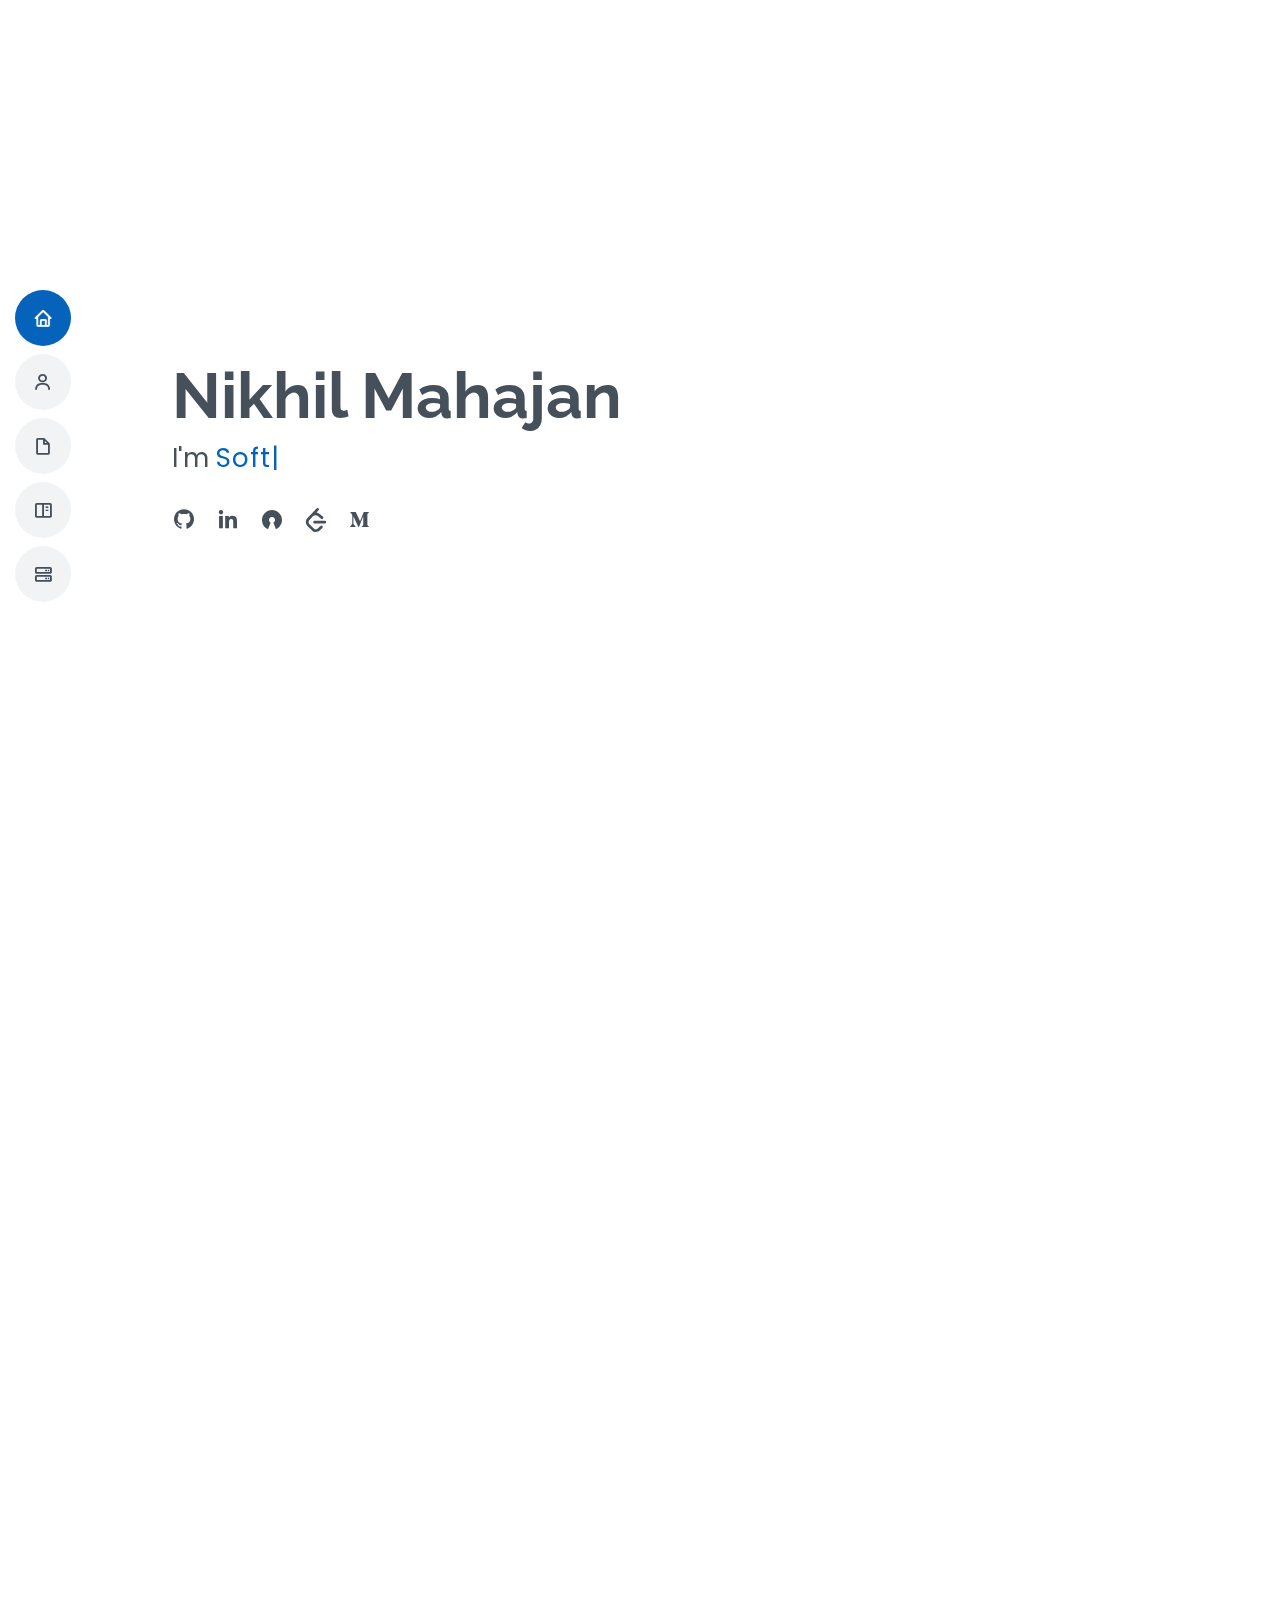
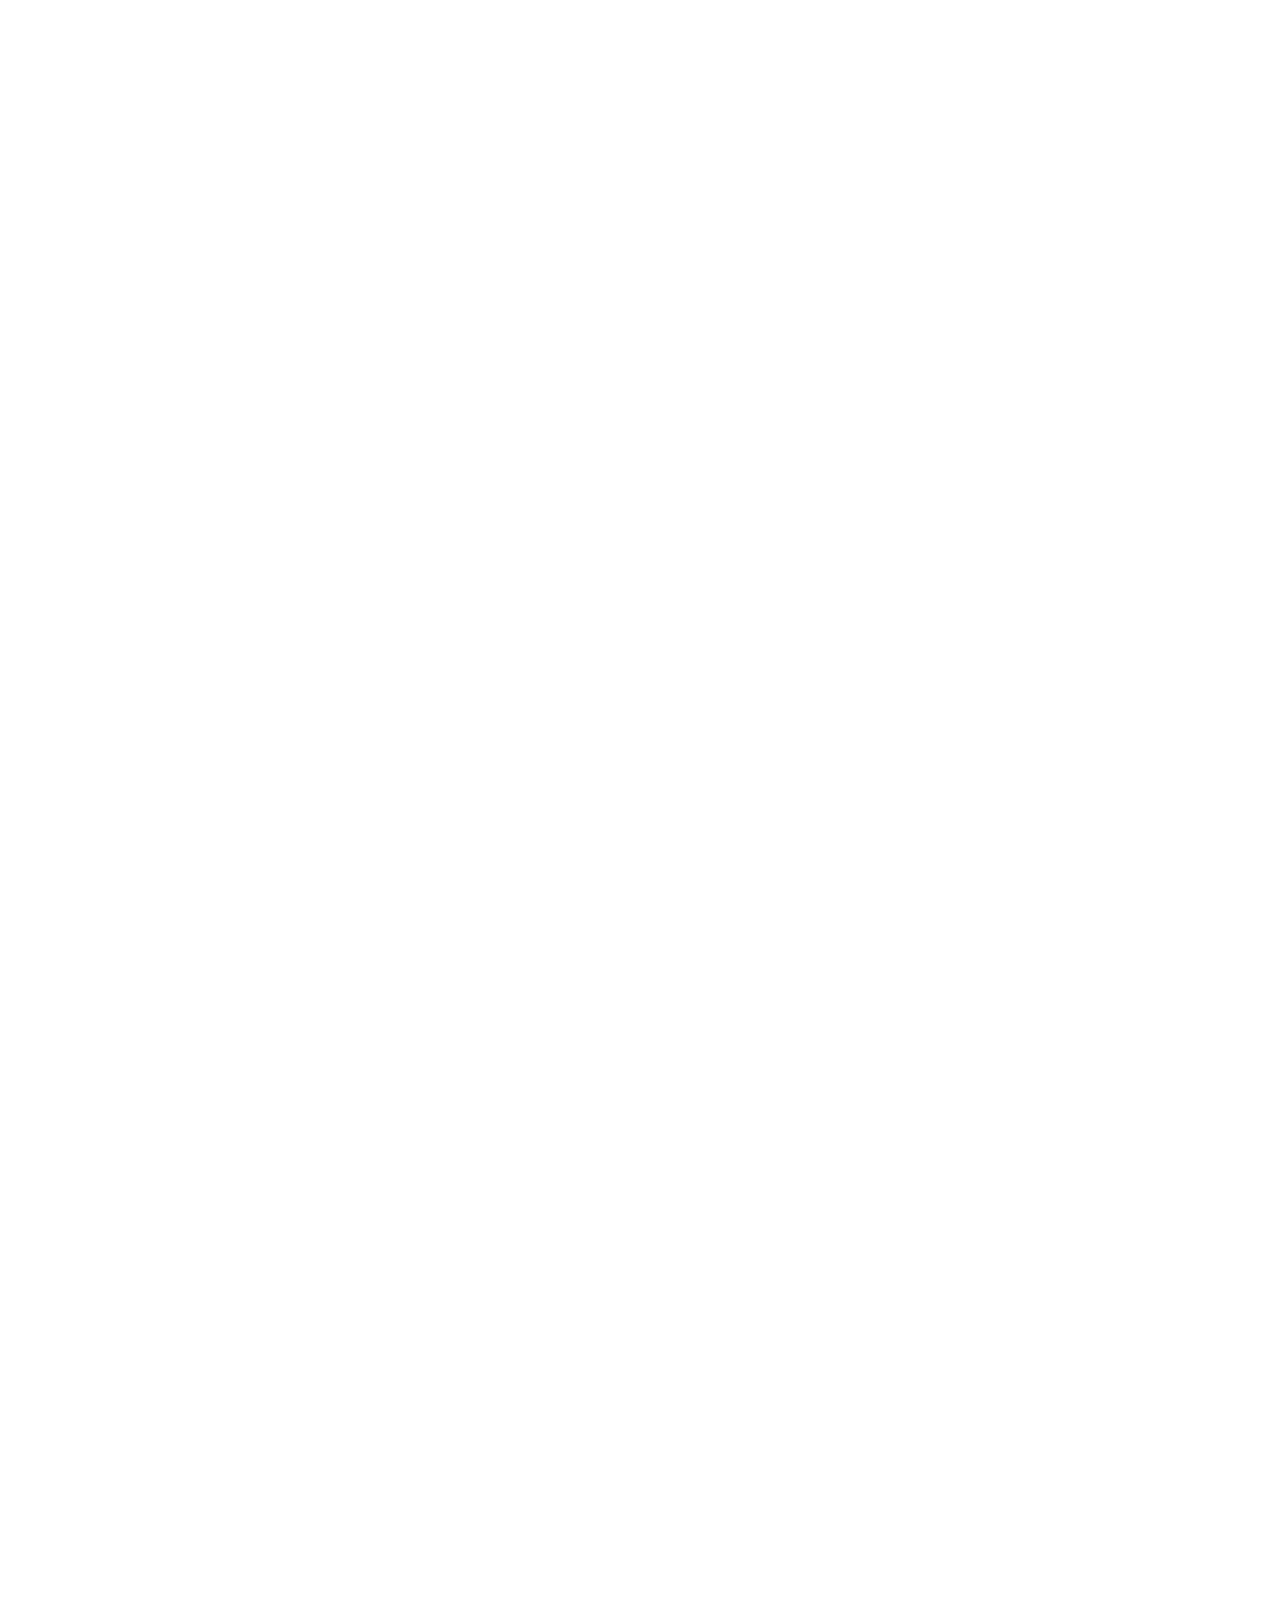
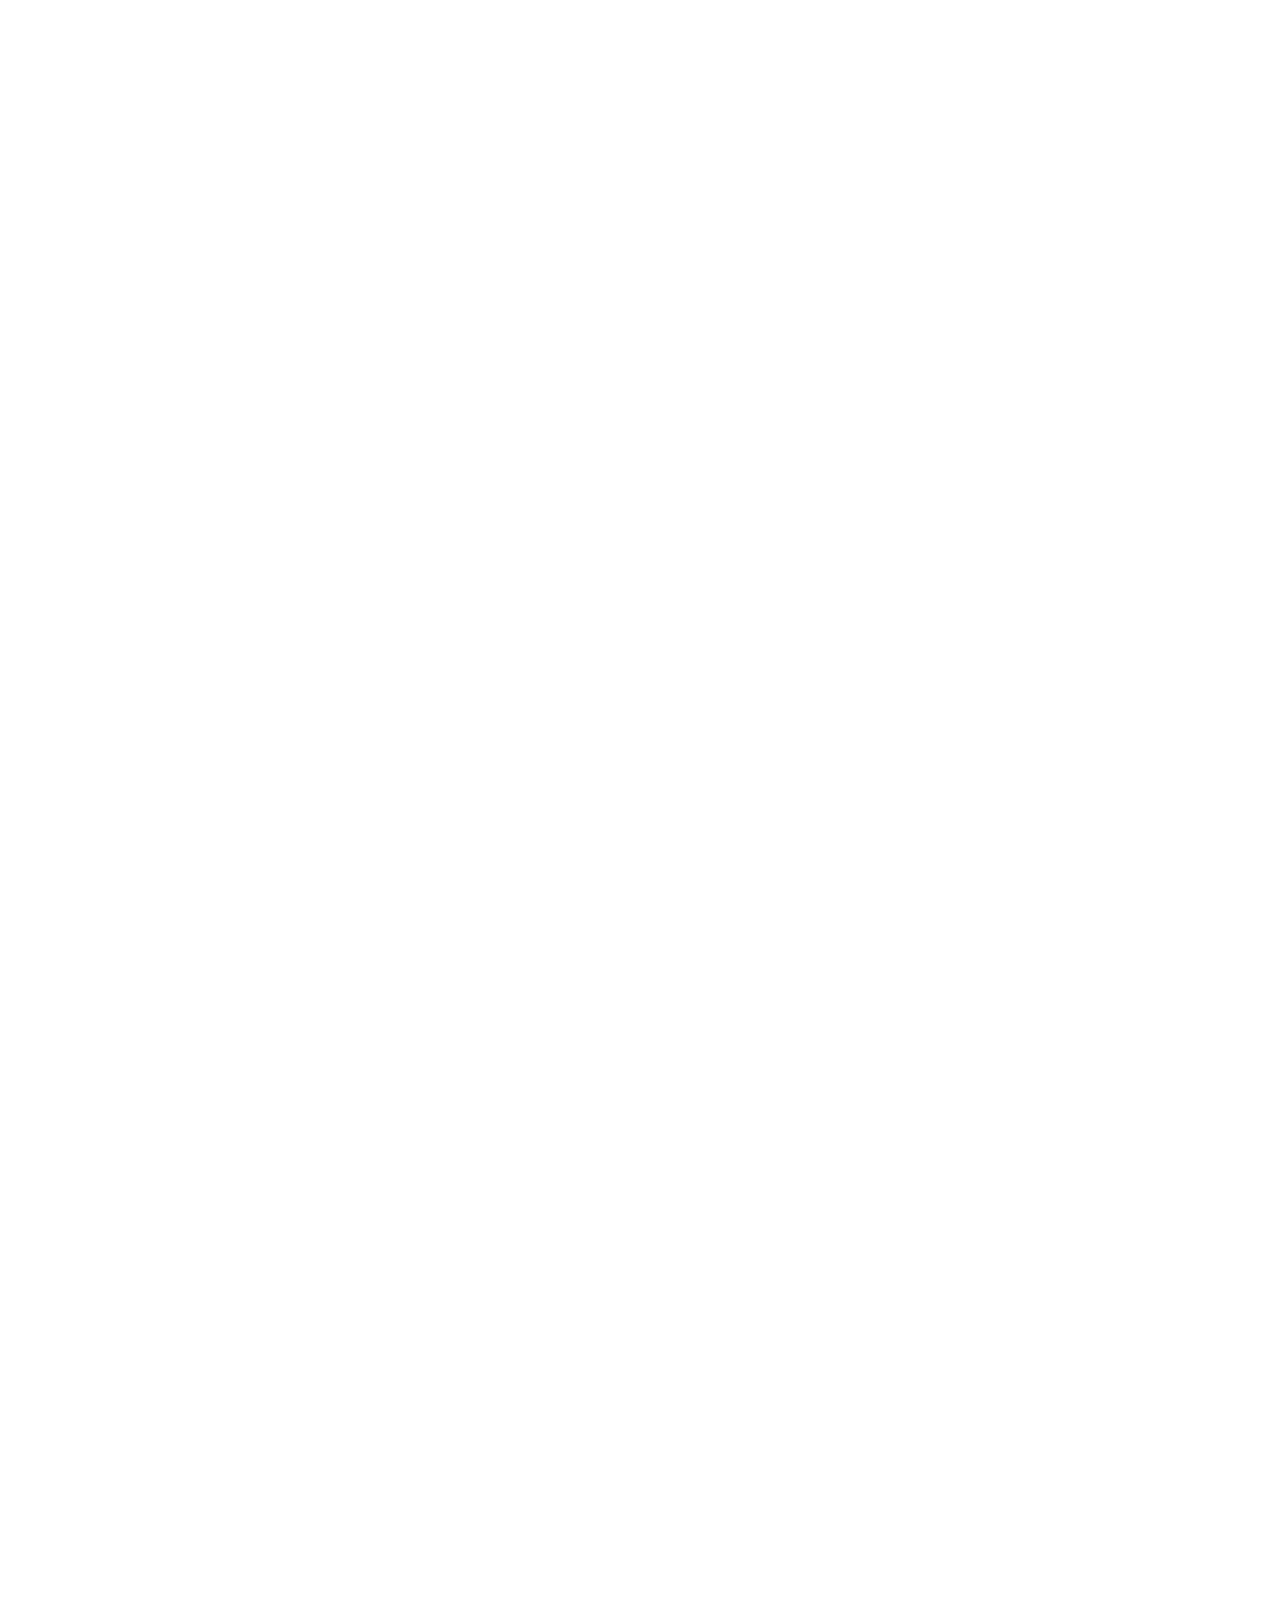
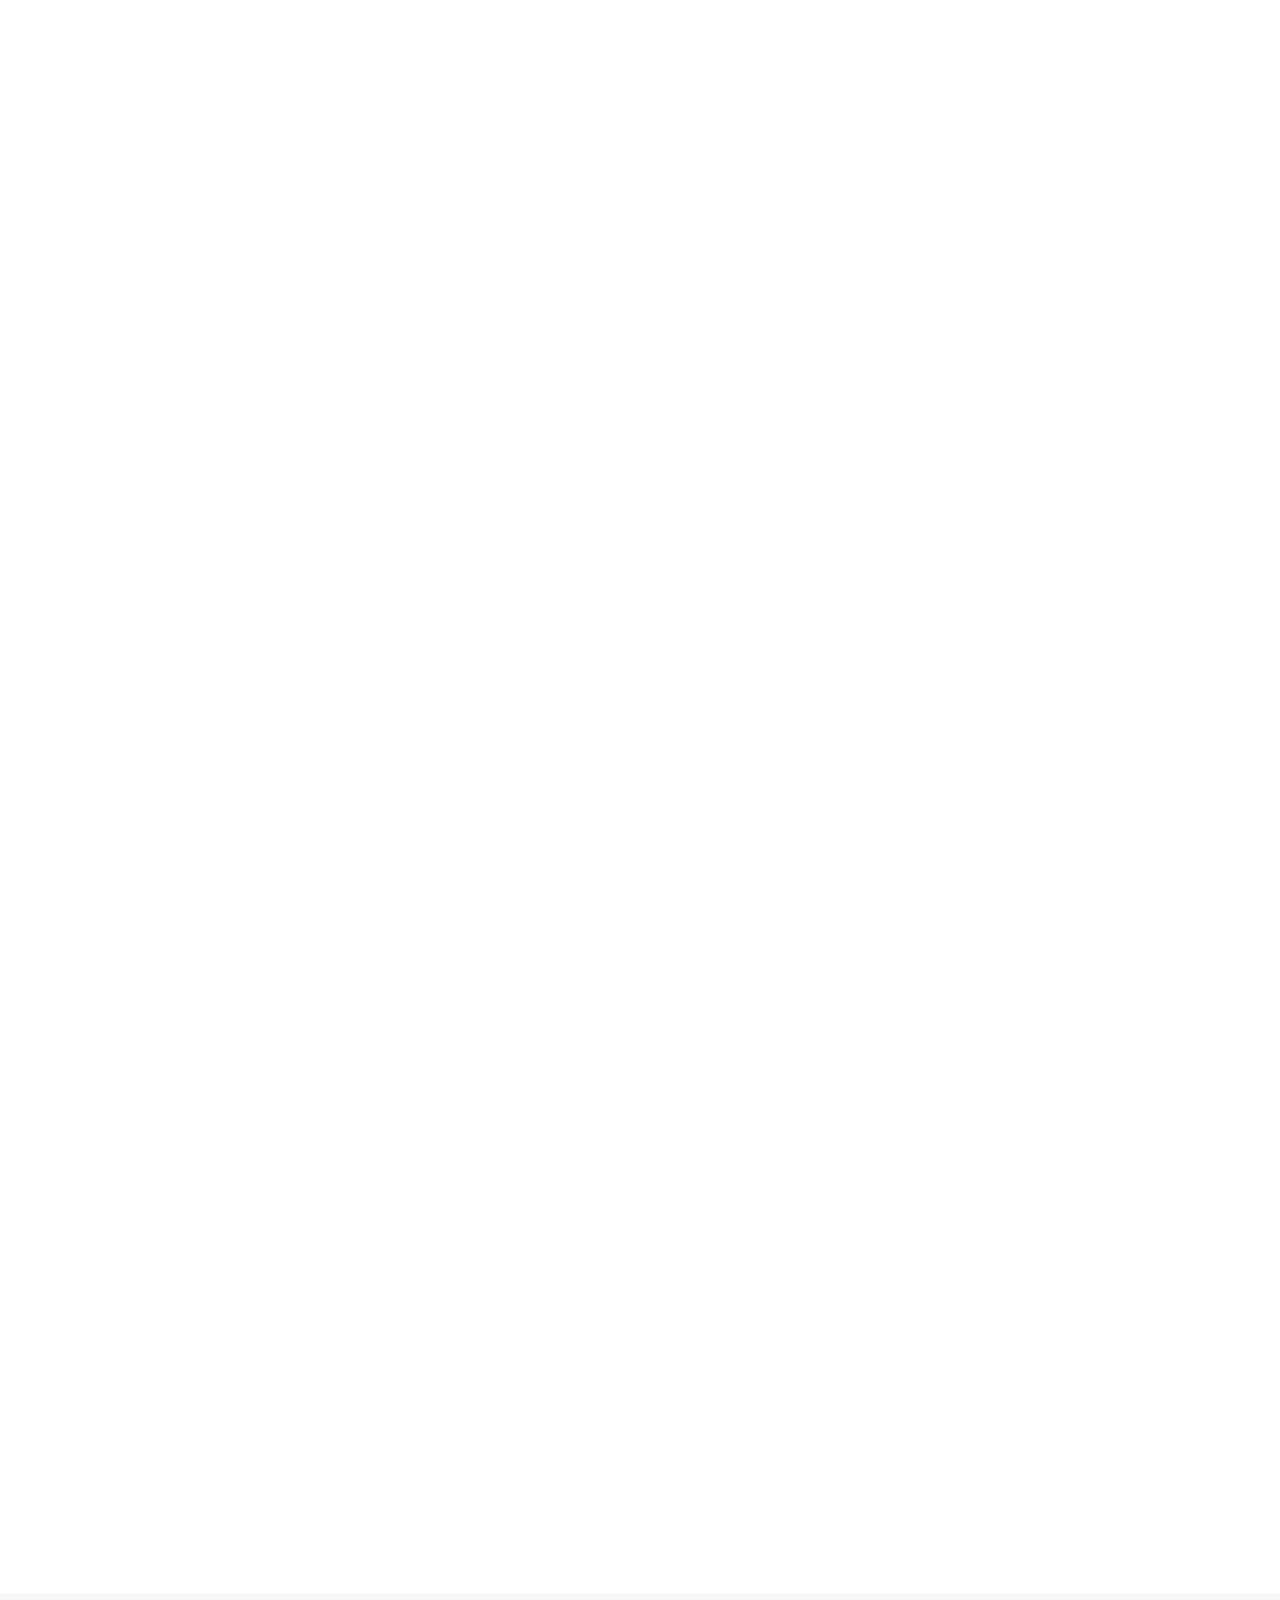
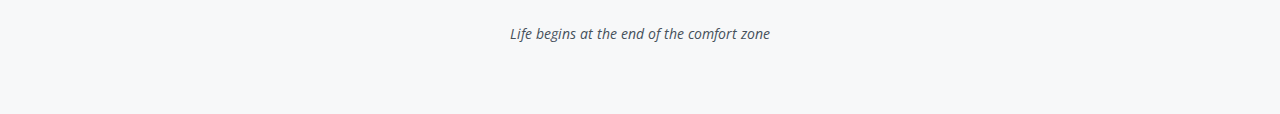
==== commit c1491cc1: "feat: Edit home" ====
--- a/index.html
+++ b/index.html
@@ -51,7 +51,7 @@
         <li><a href="#resume" class="nav-link scrollto"><i class="bx bx-file-blank"></i> <span>Resume</span></a></li>
         <li><a href="#portfolio" class="nav-link scrollto"><i class="bx bx-book-content"></i> <span>Portfolio</span></a></li>
         <li><a href="#services" class="nav-link scrollto"><i class="bx bx-server"></i> <span>Services</span></a></li>
-        <li><a href="#contact" class="nav-link scrollto"><i class="bx bx-envelope"></i> <span>Contact</span></a></li>
+        <!-- <li><a href="#contact" class="nav-link scrollto"><i class="bx bx-envelope"></i> <span>Contact</span></a></li> -->
       </ul>
     </nav><!-- .nav-menu -->
 
@@ -65,6 +65,8 @@
       <div class="social-links">
         <a href="https://github.com/nik-55" class="github"><i class="bx bxl-github"></i></a>
         <a href="https://www.linkedin.com/in/nikhil-mahajan1/" class="linkedin"><i class="bx bxl-linkedin"></i></a>
+        <a style="display: flex; align-items: center; width: fit-content;" href="https://imexplorer.notion.site/Open-Source-Contributions-26d0d4c317ca47dfa7af9c4b23e8633f"><svg xmlns="http://www.w3.org/2000/svg" width="24" height="24" viewBox="0 0 24 24"><path fill="currentColor" d="M12 2c5.523 0 10 4.477 10 10c0 4.13-2.504 7.676-6.077 9.201l-2.518-6.55a3 3 0 1 0-2.809.001l-2.518 6.55A10.005 10.005 0 0 1 2 12C2 6.477 6.477 2 12 2z"/></svg></a>
+        <a style="display: flex; align-items: center; width: fit-content;" href="https://leetcode.com/nik_mahajan/"><svg xmlns="http://www.w3.org/2000/svg" width="24" height="24" viewBox="0 0 24 24"><path fill="currentColor" d="M13.483 0a1.374 1.374 0 0 0-.961.438L7.116 6.226l-3.854 4.126a5.266 5.266 0 0 0-1.209 2.104a5.35 5.35 0 0 0-.125.513a5.527 5.527 0 0 0 .062 2.362a5.83 5.83 0 0 0 .349 1.017a5.938 5.938 0 0 0 1.271 1.818l4.277 4.193l.039.038c2.248 2.165 5.852 2.133 8.063-.074l2.396-2.392c.54-.54.54-1.414.003-1.955a1.378 1.378 0 0 0-1.951-.003l-2.396 2.392a3.021 3.021 0 0 1-4.205.038l-.02-.019l-4.276-4.193c-.652-.64-.972-1.469-.948-2.263a2.68 2.68 0 0 1 .066-.523a2.545 2.545 0 0 1 .619-1.164L9.13 8.114c1.058-1.134 3.204-1.27 4.43-.278l3.501 2.831c.593.48 1.461.387 1.94-.207a1.384 1.384 0 0 0-.207-1.943l-3.5-2.831c-.8-.647-1.766-1.045-2.774-1.202l2.015-2.158A1.384 1.384 0 0 0 13.483 0zm-2.866 12.815a1.38 1.38 0 0 0-1.38 1.382a1.38 1.38 0 0 0 1.38 1.382H20.79a1.38 1.38 0 0 0 1.38-1.382a1.38 1.38 0 0 0-1.38-1.382z"/></svg></a>
         <a href="https://medium.com/@nik.xyz.in" class="medium"><i class="bx bxl-medium"></i></a>
       </div>
     </div>
@@ -96,6 +98,7 @@
                   <li><i class="bi bi-chevron-right"></i> <strong>Email:</strong> <span>nik.xyz.in@gmail.com</span></li>
                   <li><i class="bi bi-chevron-right"></i> <strong>Age:</strong> <span>19</span></li>
                   <li><i class="bi bi-chevron-right"></i> <strong>City:</strong> <span>Khargone, MP</span></li>
+                  <li><i class="bi bi-chevron-right"></i> <strong>Profession:</strong> <span>Software Developer</span></li>
                 </ul>
               </div>
               <div class="col-lg-6">
@@ -103,6 +106,7 @@
                   <li><i class="bi bi-chevron-right"></i> <strong>Degree:</strong> <span>B.Tech</span></li>
                   <li><i class="bi bi-chevron-right"></i> <strong>Major:</strong> <span>Chemical Engineering</span></li>
                   <li><i class="bi bi-chevron-right"></i> <strong>College:</strong> <span>IIT Roorkee</span></li>
+                  <li><i class="bi bi-chevron-right"></i> <strong>Year Of Graduation:</strong> <span>Dec, 2025</span></li>
                 </ul>
               </div>
             </div>
@@ -626,7 +630,7 @@
     </section><!-- End Testimonials Section -->
 
     <!-- ======= Contact Section ======= -->
-    <section id="contact" class="contact">
+    <!-- <section id="contact" class="contact">
       <div class="container" data-aos="fade-up">
 
         <div class="section-title">
@@ -689,7 +693,8 @@
         </div>
 
       </div>
-    </section><!-- End Contact Section -->
+    </section> -->
+    <!-- End Contact Section -->
 
   </main><!-- End #main -->
 
--- a/assets/css/style.css
+++ b/assets/css/style.css
@@ -274,7 +274,8 @@
 #hero {
   width: 100%;
   height: 100vh;
-  background: url("../img/hero-bg.jpg") top right no-repeat;
+  background: url("https://www.nist.gov/sites/default/files/images/2021/01/28/TIG_background_nobar.jpg") top right no-repeat;
+  /* background: url("../img/hero-bg.jpg") top right no-repeat; */
   background-size: cover;
   position: relative;
 }
@@ -287,7 +288,7 @@
 
 #hero:before {
   content: "";
-  background: rgba(255, 255, 255, 0.8);
+  background: rgba(255, 255, 255, 0.7);
   position: absolute;
   bottom: 0;
   top: 0;
@@ -317,11 +318,16 @@
 
 #hero .social-links {
   margin-top: 30px;
+  display: flex;
+  justify-content: space-between;
+  width: 210px;
+  /* border: 1px solid black; */
+  align-items: center;
 }
 
 #hero .social-links a {
   font-size: 24px;
-  display: inline-block;
+  /* display: inline-block; */
   color: #45505b;
   line-height: 1;
   margin-right: 20px;
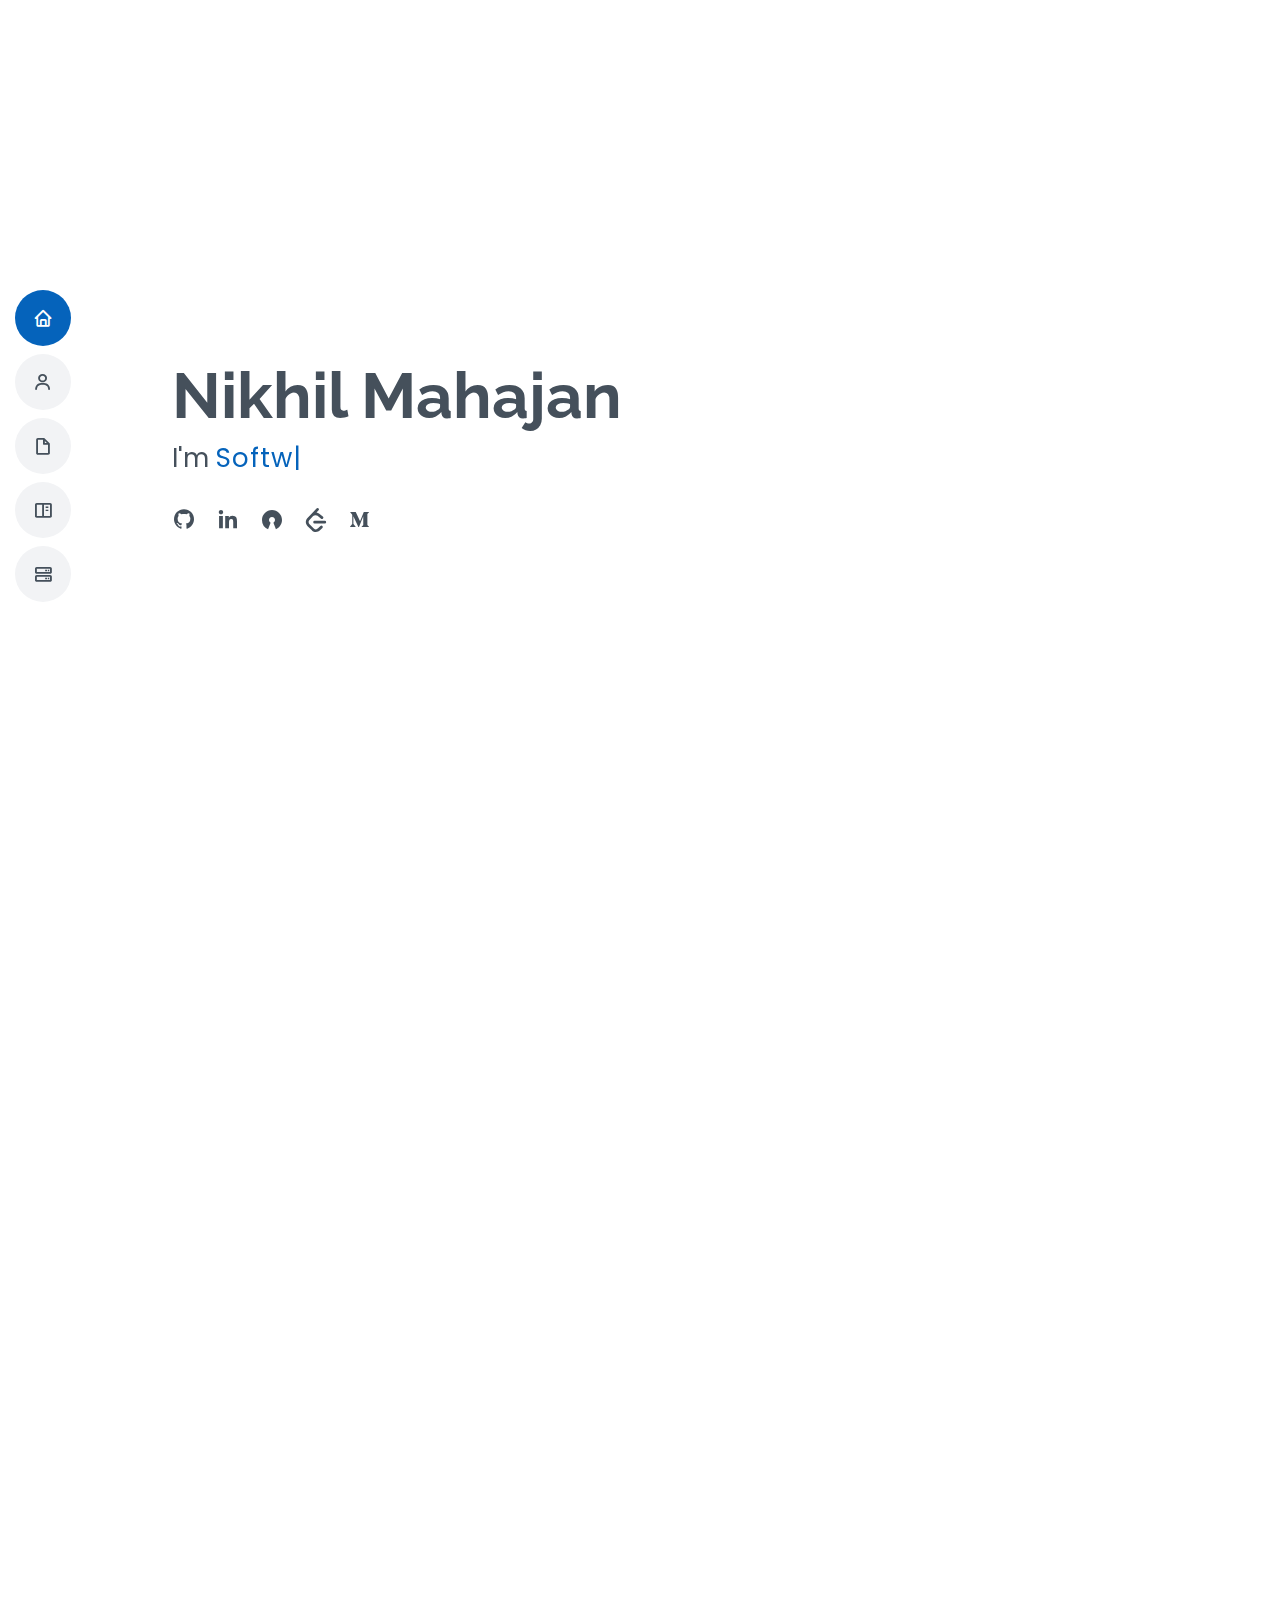
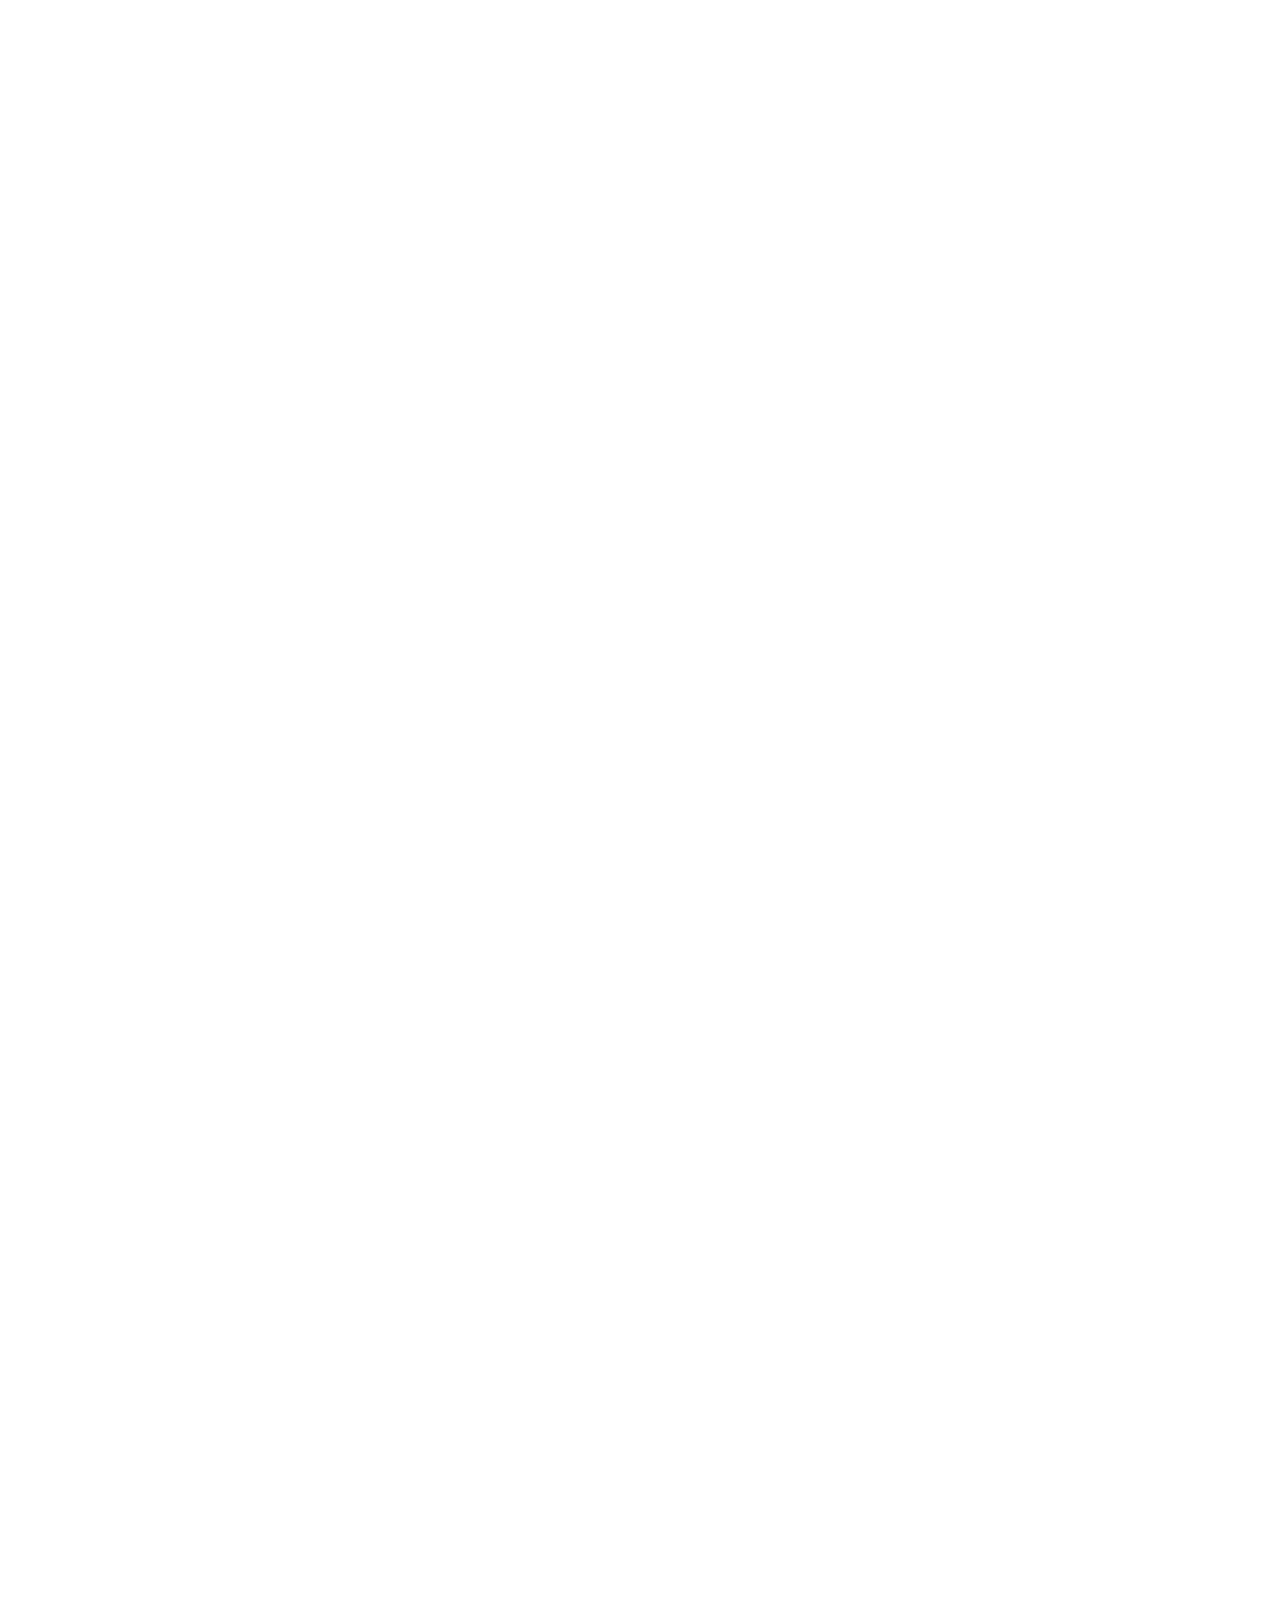
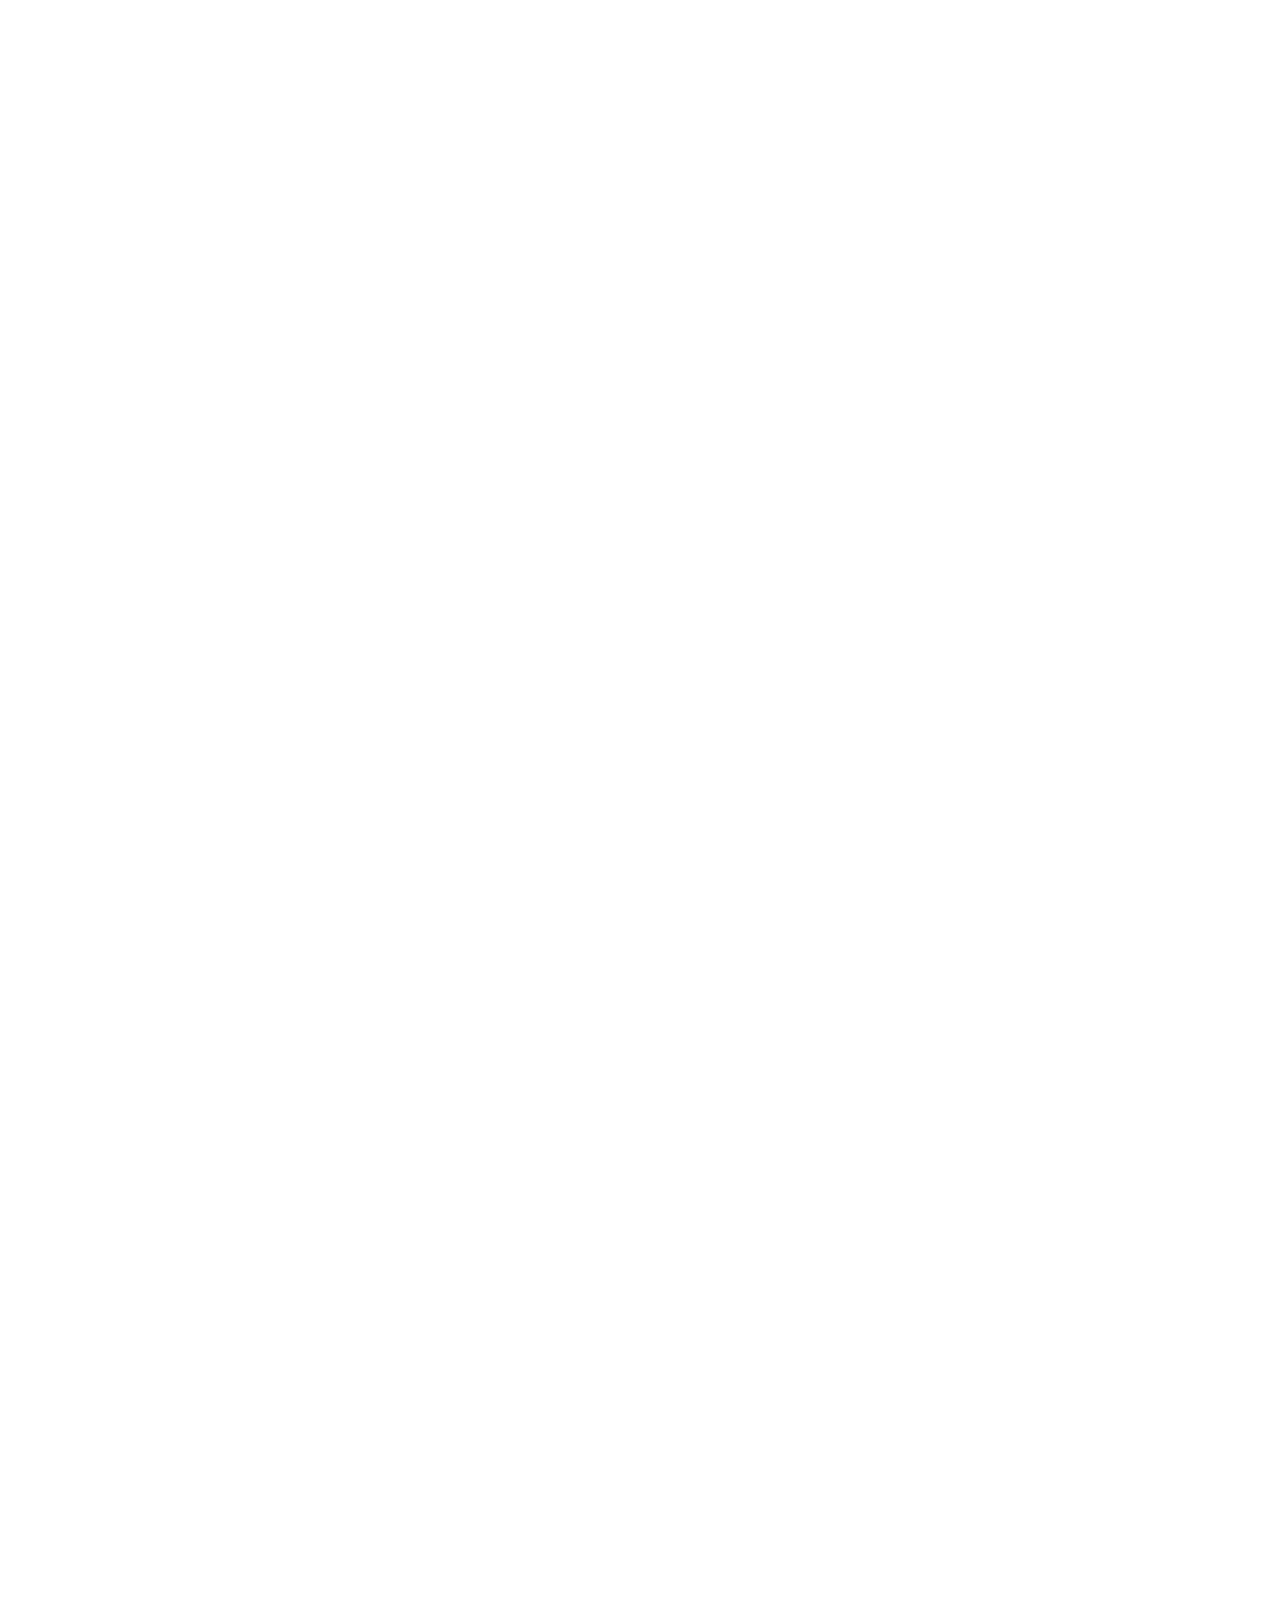
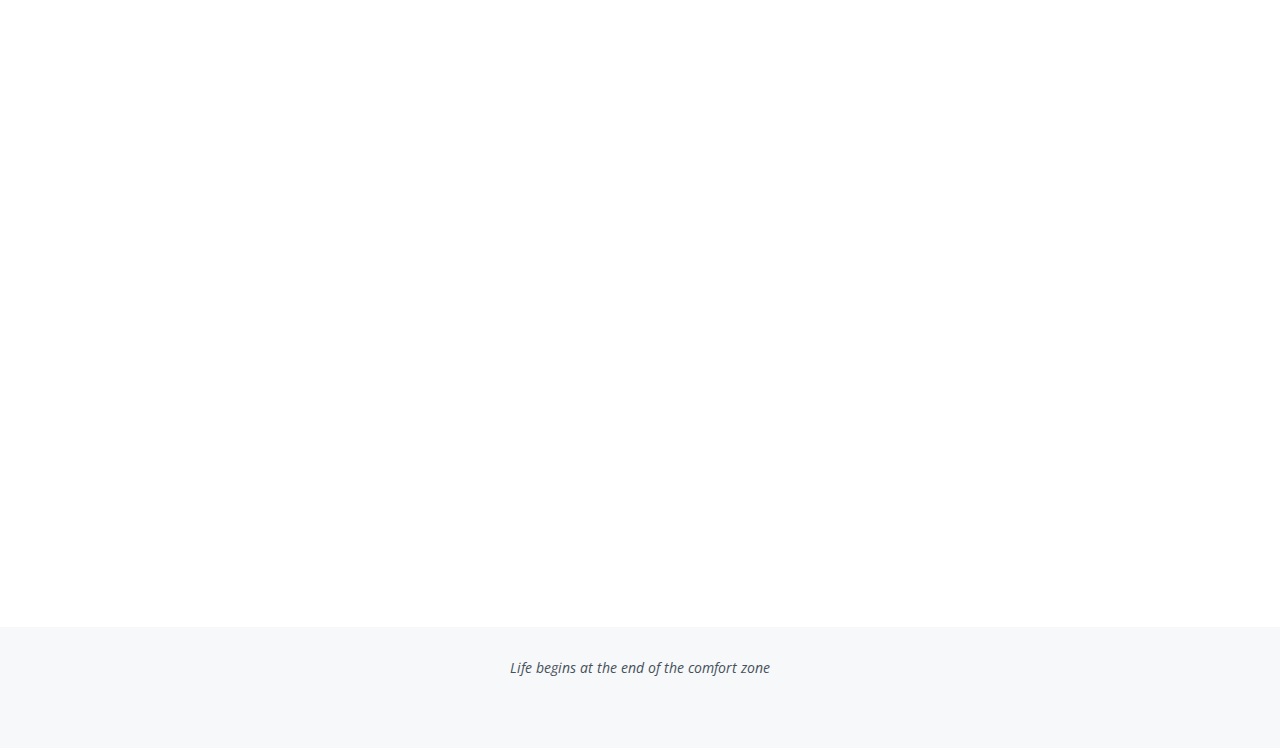
==== commit 14d270bd: "feat: Edit Resume" ====
--- a/index.html
+++ b/index.html
@@ -120,7 +120,7 @@
     </section><!-- End About Section -->
 
     <!-- ======= Facts Section ======= -->
-    <section id="facts" class="facts">
+    <!-- <section id="facts" class="facts">
       <div class="container" data-aos="fade-up">
 
         <div class="section-title">
@@ -165,7 +165,8 @@
         </div>
 
       </div>
-    </section><!-- End Facts Section -->
+    </section> -->
+    <!-- End Facts Section -->
 
     <!-- ======= Skills Section ======= -->
     <section id="skills" class="skills section-bg">
@@ -181,23 +182,37 @@
           <div class="col-lg-6">
 
             <div class="progress">
-              <span class="skill">HTML <i class="val">100%</i></span>
-              <div class="progress-bar-wrap">
-                <div class="progress-bar" role="progressbar" aria-valuenow="100" aria-valuemin="0" aria-valuemax="100"></div>
-              </div>
-            </div>
-
-            <div class="progress">
-              <span class="skill">CSS <i class="val">90%</i></span>
-              <div class="progress-bar-wrap">
-                <div class="progress-bar" role="progressbar" aria-valuenow="90" aria-valuemin="0" aria-valuemax="100"></div>
-              </div>
-            </div>
-
-            <div class="progress">
-              <span class="skill">JavaScript <i class="val">75%</i></span>
-              <div class="progress-bar-wrap">
-                <div class="progress-bar" role="progressbar" aria-valuenow="75" aria-valuemin="0" aria-valuemax="100"></div>
+              <span class="skill">React | Javascript <i class="val">70%</i></span>
+              <div class="progress-bar-wrap">
+                <div class="progress-bar" role="progressbar" aria-valuenow="70" aria-valuemin="0" aria-valuemax="100"></div>
+              </div>
+            </div>
+
+            <div class="progress">
+              <span class="skill">CSS | Bootstrap <i class="val">70%</i></span>
+              <div class="progress-bar-wrap">
+                <div class="progress-bar" role="progressbar" aria-valuenow="70" aria-valuemin="0" aria-valuemax="100"></div>
+              </div>
+            </div>
+
+            <div class="progress">
+              <span class="skill">Django | Express <i class="val">50%</i></span>
+              <div class="progress-bar-wrap">
+                <div class="progress-bar" role="progressbar" aria-valuenow="50" aria-valuemin="0" aria-valuemax="100"></div>
+              </div>
+            </div>
+
+            <div class="progress">
+              <span class="skill">Selenium | WebdriverIO  <i class="val">60%</i></span>
+              <div class="progress-bar-wrap">
+                <div class="progress-bar" role="progressbar" aria-valuenow="60" aria-valuemin="0" aria-valuemax="100"></div>
+              </div>
+            </div>
+
+            <div class="progress">
+              <span class="skill">Machine learning <i class="val">10%</i></span>
+              <div class="progress-bar-wrap">
+                <div class="progress-bar" role="progressbar" aria-valuenow="10" aria-valuemin="0" aria-valuemax="100"></div>
               </div>
             </div>
 
@@ -206,23 +221,39 @@
           <div class="col-lg-6">
 
             <div class="progress">
-              <span class="skill">PHP <i class="val">80%</i></span>
-              <div class="progress-bar-wrap">
-                <div class="progress-bar" role="progressbar" aria-valuenow="80" aria-valuemin="0" aria-valuemax="100"></div>
-              </div>
-            </div>
-
-            <div class="progress">
-              <span class="skill">WordPress/CMS <i class="val">90%</i></span>
-              <div class="progress-bar-wrap">
-                <div class="progress-bar" role="progressbar" aria-valuenow="90" aria-valuemin="0" aria-valuemax="100"></div>
-              </div>
-            </div>
-
-            <div class="progress">
-              <span class="skill">Photoshop <i class="val">55%</i></span>
-              <div class="progress-bar-wrap">
-                <div class="progress-bar" role="progressbar" aria-valuenow="55" aria-valuemin="0" aria-valuemax="100"></div>
+              <span class="skill">Mongodb | Firebase <i class="val">50%</i></span>
+              <div class="progress-bar-wrap">
+                <div class="progress-bar" role="progressbar" aria-valuenow="50" aria-valuemin="0" aria-valuemax="100"></div>
+              </div>
+            </div>
+
+            <div class="progress">
+              <span class="skill">Git <i class="val">70%</i></span>
+              <div class="progress-bar-wrap">
+                <div class="progress-bar" role="progressbar" aria-valuenow="70" aria-valuemin="0" aria-valuemax="100"></div>
+              </div>
+            </div>
+
+            <div class="progress">
+              <span class="skill">Docker <i class="val">50%</i></span>
+              <div class="progress-bar-wrap">
+                <div class="progress-bar" role="progressbar" aria-valuenow="50" aria-valuemin="0" aria-valuemax="100"></div>
+              </div>
+            </div>
+
+          
+            <div class="progress">
+              <span class="skill">Python | CPP <i class="val">50%</i></span>
+              <div class="progress-bar-wrap">
+                <div class="progress-bar" role="progressbar" aria-valuenow="50" aria-valuemin="0" aria-valuemax="100"></div>
+              </div>
+            </div>
+
+
+            <div class="progress">
+              <span class="skill">Blockchain <i class="val">10%</i></span>
+              <div class="progress-bar-wrap">
+                <div class="progress-bar" role="progressbar" aria-valuenow="10" aria-valuemin="0" aria-valuemax="100"></div>
               </div>
             </div>
 
@@ -237,14 +268,14 @@
     <section id="resume" class="resume">
       <div class="container" data-aos="fade-up">
 
-        <div class="section-title">
+        <!-- <div class="section-title">
           <h2>Resume</h2>
           <p>Magnam dolores commodi suscipit. Necessitatibus eius consequatur ex aliquid fuga eum quidem. Sit sint consectetur velit. Quisquam quos quisquam cupiditate. Et nemo qui impedit suscipit alias ea. Quia fugiat sit in iste officiis commodi quidem hic quas.</p>
-        </div>
+        </div> -->
 
         <div class="row">
           <div class="col-lg-6">
-            <h3 class="resume-title">Sumary</h3>
+            <!-- <h3 class="resume-title">Sumary</h3>
             <div class="resume-item pb-0">
               <h4>Nikhil Mahajan</h4>
               <p><em>Innovative and deadline-driven Graphic Designer with 3+ years of experience designing and developing user-centered digital/print marketing material from initial concept to final, polished deliverable.</em></p>
@@ -253,36 +284,40 @@
                 <li>(123) 456-7891</li>
                 <li>alice.barkley@example.com</li>
               </ul>
-            </div>
+            </div> -->
 
             <h3 class="resume-title">Education</h3>
-            <div class="resume-item">
+            <!-- <div class="resume-item">
               <h4>Master of Fine Arts &amp; Graphic Design</h4>
               <h5>2015 - 2016</h5>
               <p><em>Rochester Institute of Technology, Rochester, NY</em></p>
               <p>Qui deserunt veniam. Et sed aliquam labore tempore sed quisquam iusto autem sit. Ea vero voluptatum qui ut dignissimos deleniti nerada porti sand markend</p>
-            </div>
+            </div> -->
             <div class="resume-item">
-              <h4>Bachelor of Fine Arts &amp; Graphic Design</h4>
-              <h5>2010 - 2014</h5>
-              <p><em>Rochester Institute of Technology, Rochester, NY</em></p>
-              <p>Quia nobis sequi est occaecati aut. Repudiandae et iusto quae reiciendis et quis Eius vel ratione eius unde vitae rerum voluptates asperiores voluptatem Earum molestiae consequatur neque etlon sader mart dila</p>
+              <h4>Indian Institute of Technology, Roorkee</h4>
+              <h5>December 2021 - Present</h5>
+              <p><em>Bachelor of Technology, Chemical Engineering</em></p>
+              <p>The habit of preparing for exams within a short timeframe has developed the ability to work under pressure and perform pretty well during the final hours.
+              </p>
+              <p>CGPA <b>8.044</b></p>
             </div>
           </div>
           <div class="col-lg-6">
             <h3 class="resume-title">Professional Experience</h3>
             <div class="resume-item">
-              <h4>Senior graphic design specialist</h4>
-              <h5>2019 - Present</h5>
-              <p><em>Experion, New York, NY </em></p>
-              <ul>
+              <h4>MDG SPACE, IIT Roorkee</h4>
+              <h5>April 2022 - Present</h5>
+              <p><em>Developer</em></p>
+              <p>Exhibits a comprehensive understanding of software development processes. Delivered lectures to share expertise. Engaged in meaningful discussions with colleagues to gain insights and exchange ideas.
+              </p>
+              <!-- <ul>
                 <li>Lead in the design, development, and implementation of the graphic, layout, and production communication materials</li>
                 <li>Delegate tasks to the 7 members of the design team and provide counsel on all aspects of the project. </li>
                 <li>Supervise the assessment of all graphic materials in order to ensure quality and accuracy of the design</li>
                 <li>Oversee the efficient use of production project budgets ranging from $2,000 - $25,000</li>
-              </ul>
-            </div>
-            <div class="resume-item">
+              </ul> -->
+            </div>
+            <!-- <div class="resume-item">
               <h4>Graphic design specialist</h4>
               <h5>2017 - 2018</h5>
               <p><em>Stepping Stone Advertising, New York, NY</em></p>
@@ -292,7 +327,7 @@
                 <li>Recommended and consulted with clients on the most appropriate graphic design</li>
                 <li>Created 4+ design presentations and proposals a month for clients and account managers</li>
               </ul>
-            </div>
+            </div> -->
           </div>
         </div>
 
--- a/assets/css/style.css
+++ b/assets/css/style.css
@@ -320,14 +320,14 @@
   margin-top: 30px;
   display: flex;
   justify-content: space-between;
-  width: 210px;
+  width: fit-content;
   /* border: 1px solid black; */
   align-items: center;
 }
 
 #hero .social-links a {
   font-size: 24px;
-  /* display: inline-block; */
+  display: inline-block;
   color: #45505b;
   line-height: 1;
   margin-right: 20px;
@@ -346,6 +346,11 @@
   #hero h1 {
     font-size: 32px;
     line-height: 36px;
+  }
+
+  #hero .social-links {
+    margin-left: auto;
+    margin-right: auto;
   }
 
   #hero p {
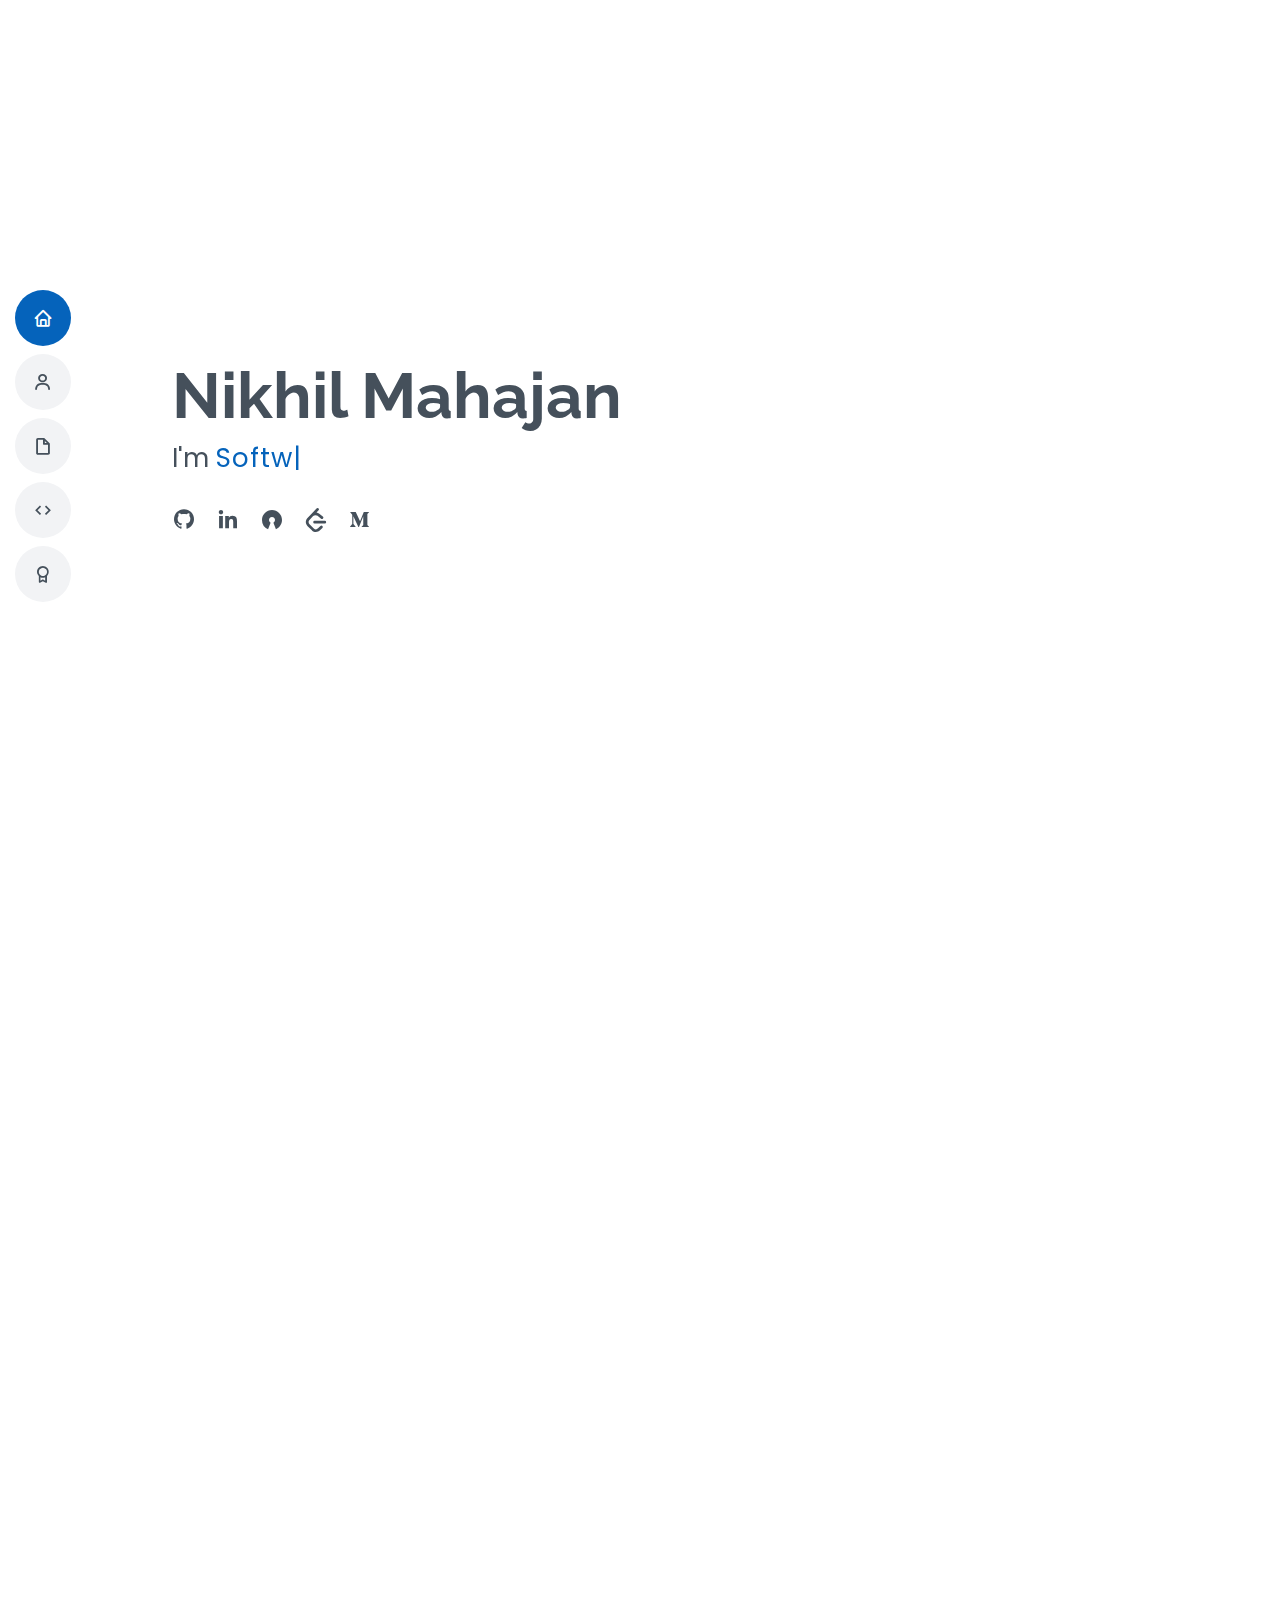
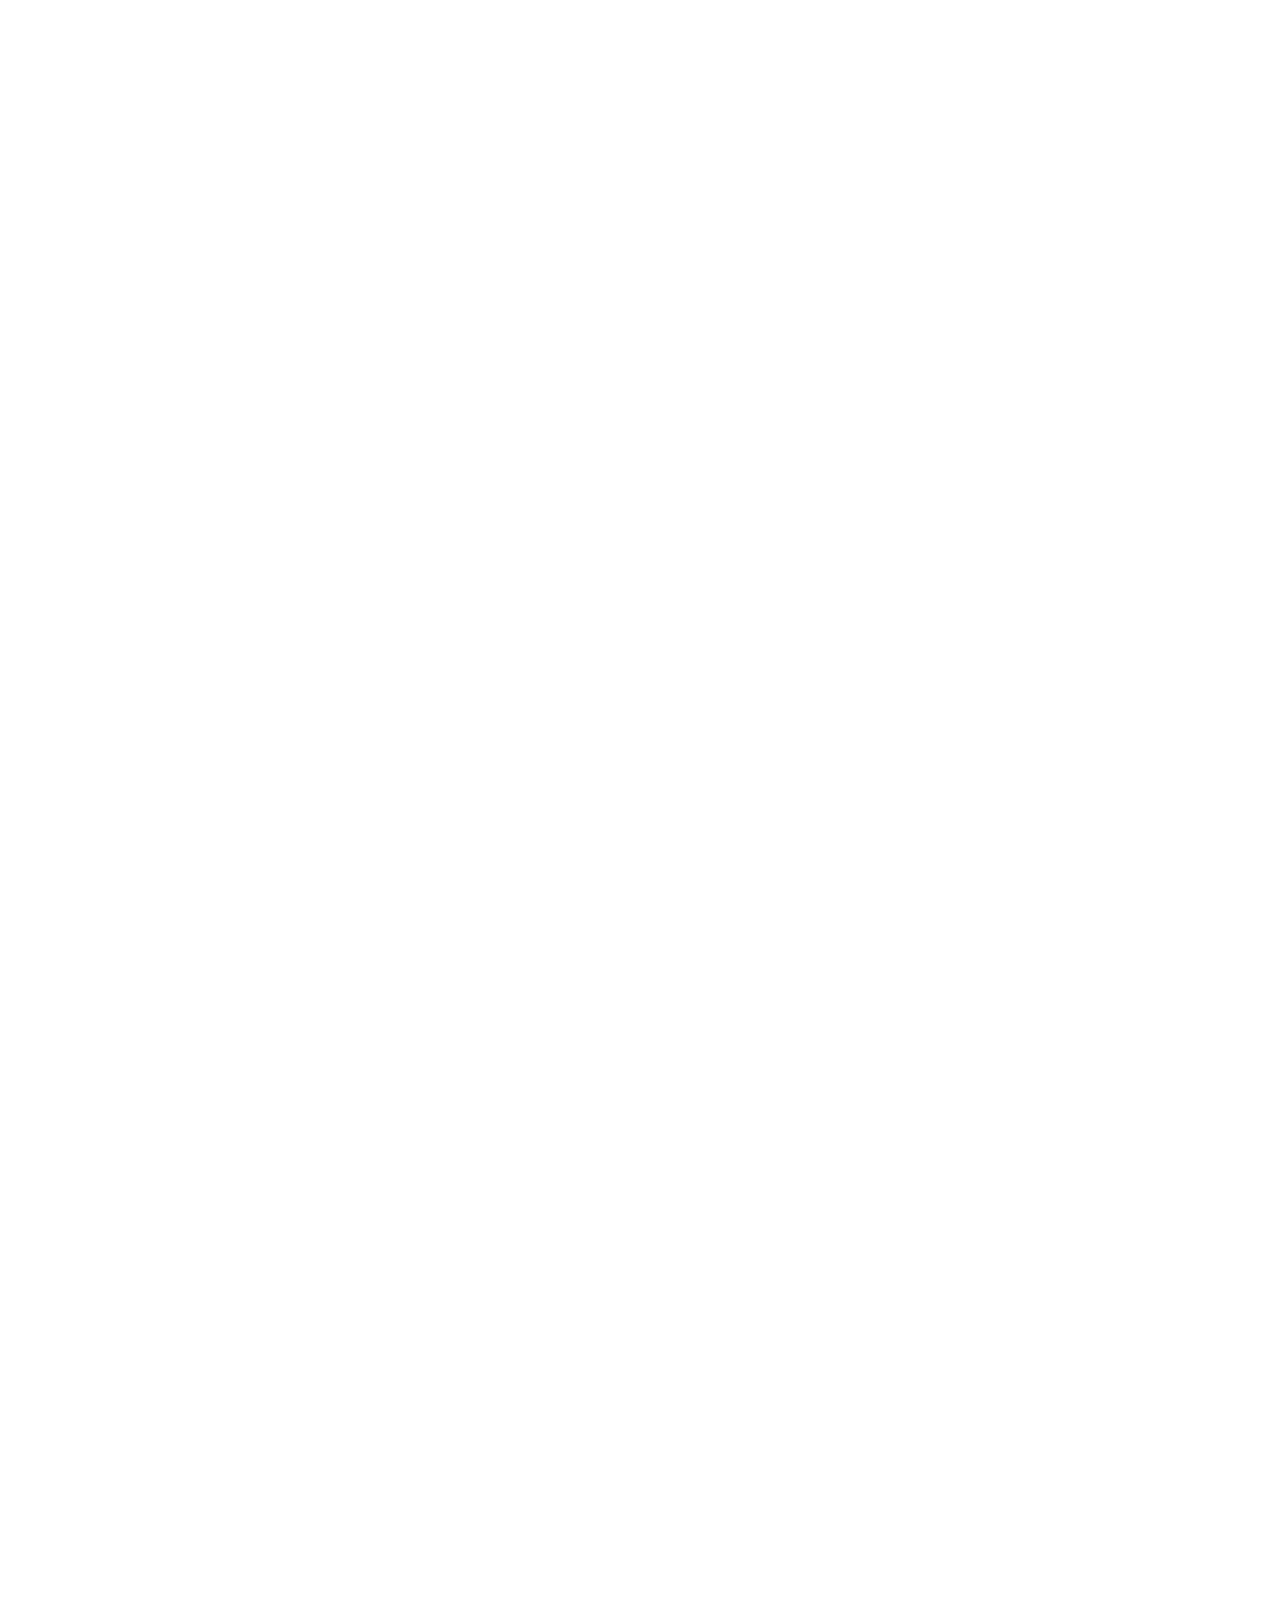
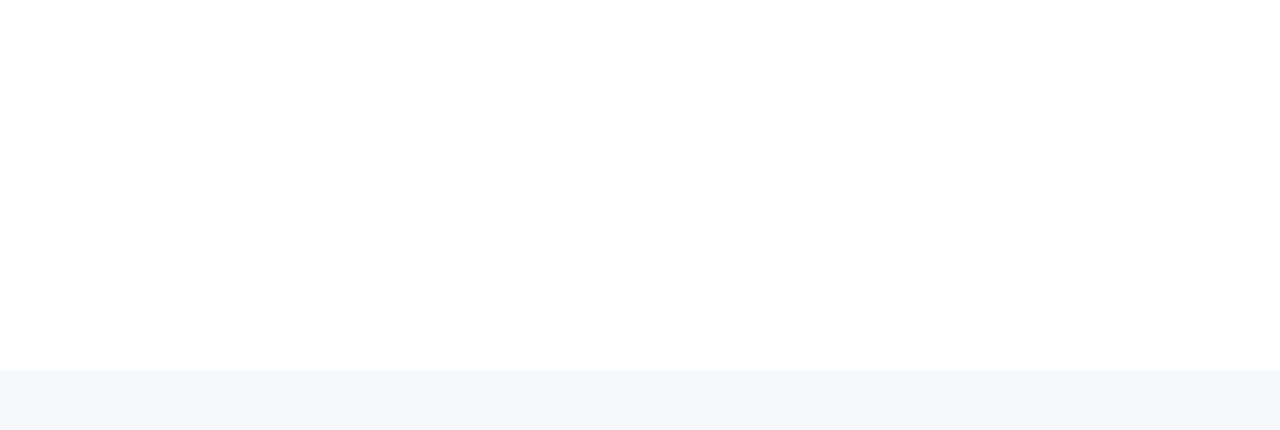
==== commit 1868602e: "V1 released" ====
--- a/index.html
+++ b/index.html
@@ -49,9 +49,9 @@
         <li><a href="#hero" class="nav-link scrollto active"><i class="bx bx-home"></i> <span>Home</span></a></li>
         <li><a href="#about" class="nav-link scrollto"><i class="bx bx-user"></i> <span>About</span></a></li>
         <li><a href="#resume" class="nav-link scrollto"><i class="bx bx-file-blank"></i> <span>Resume</span></a></li>
-        <li><a href="#portfolio" class="nav-link scrollto"><i class="bx bx-book-content"></i> <span>Portfolio</span></a></li>
-        <li><a href="#services" class="nav-link scrollto"><i class="bx bx-server"></i> <span>Services</span></a></li>
-        <!-- <li><a href="#contact" class="nav-link scrollto"><i class="bx bx-envelope"></i> <span>Contact</span></a></li> -->
+        <!-- <li><a href="#portfolio" class="nav-link scrollto"><i class="bx bx-book-content"></i> <span>Portfolio</span></a></li> -->
+        <li><a href="#services" class="nav-link scrollto"><i class="bx bx-code"></i> <span>Projects</span></a></li>
+        <li><a href="#testimonials" class="nav-link scrollto"><i class="bx bx-award"></i> <span>Achievements</span></a></li>
       </ul>
     </nav><!-- .nav-menu -->
 
@@ -268,10 +268,10 @@
     <section id="resume" class="resume">
       <div class="container" data-aos="fade-up">
 
-        <!-- <div class="section-title">
+        <div class="section-title">
           <h2>Resume</h2>
-          <p>Magnam dolores commodi suscipit. Necessitatibus eius consequatur ex aliquid fuga eum quidem. Sit sint consectetur velit. Quisquam quos quisquam cupiditate. Et nemo qui impedit suscipit alias ea. Quia fugiat sit in iste officiis commodi quidem hic quas.</p>
-        </div> -->
+          <p><a href="https://docs.google.com/document/d/1JmI7O-Fc7tmgljJQsz3GNm6lKS6qyH17Y9Ql_YHeUyw/edit?usp=sharing">View Resume</a></p>
+        </div>
 
         <div class="row">
           <div class="col-lg-6">
@@ -335,7 +335,7 @@
     </section><!-- End Resume Section -->
 
     <!-- ======= Portfolio Section ======= -->
-    <section id="portfolio" class="portfolio section-bg">
+    <!-- <section id="portfolio" class="portfolio section-bg">
       <div class="container" data-aos="fade-up">
 
         <div class="section-title">
@@ -485,59 +485,60 @@
         </div>
 
       </div>
-    </section><!-- End Portfolio Section -->
+    </section> -->
+    <!-- End Portfolio Section -->
 
     <!-- ======= Services Section ======= -->
     <section id="services" class="services">
       <div class="container" data-aos="fade-up">
 
         <div class="section-title">
-          <h2>Services</h2>
-          <p>Magnam dolores commodi suscipit. Necessitatibus eius consequatur ex aliquid fuga eum quidem. Sit sint consectetur velit. Quisquam quos quisquam cupiditate. Et nemo qui impedit suscipit alias ea. Quia fugiat sit in iste officiis commodi quidem hic quas.</p>
+          <h2>Projects</h2>
+          <!-- <p>Magnam dolores commodi suscipit. Necessitatibus eius consequatur ex aliquid fuga eum quidem. Sit sint consectetur velit. Quisquam quos quisquam cupiditate. Et nemo qui impedit suscipit alias ea. Quia fugiat sit in iste officiis commodi quidem hic quas.</p> -->
         </div>
 
         <div class="row">
 
           <div class="col-lg-4 col-md-6 d-flex align-items-stretch" data-aos="zoom-in" data-aos-delay="100">
             <div class="icon-box iconbox-blue">
-              <div class="icon">
+              <!-- <div class="icon">
                 <svg width="100" height="100" viewBox="0 0 600 600" xmlns="http://www.w3.org/2000/svg">
                   <path stroke="none" stroke-width="0" fill="#f5f5f5" d="M300,521.0016835830174C376.1290562159157,517.8887921683347,466.0731472004068,529.7835943286574,510.70327084640275,468.03025145048787C554.3714126377745,407.6079735673963,508.03601936045806,328.9844924480964,491.2728898941984,256.3432110539036C474.5976632858925,184.082847569629,479.9380746630129,96.60480741107993,416.23090153303,58.64404602377083C348.86323505073057,18.502131276798302,261.93793281208167,40.57373210992963,193.5410806939664,78.93577620505333C130.42746243093433,114.334589627462,98.30271207620316,179.96522072025542,76.75703585869454,249.04625023123273C51.97151888228291,328.5150500222984,13.704378332031375,421.85034740162234,66.52175969318436,486.19268352777647C119.04800174914682,550.1803526380478,217.28368757567262,524.383925680826,300,521.0016835830174"></path>
                 </svg>
                 <i class="bx bxl-dribbble"></i>
-              </div>
-              <h4><a href="">Lorem Ipsum</a></h4>
-              <p>Voluptatum deleniti atque corrupti quos dolores et quas molestias excepturi</p>
+              </div> -->
+              <h4><a href="https://github.com/mdgspace/activity-leaderboard">Activity Leaderboard</a></h4>
+              <p>It is github activity tracker. It allow user to signin using github username and can create workspaces. User can invite other users to the workspace. Each workspace can have multiple projects and dashboard shows the activity on these various projects. Each workspace will have its dashboard.</br><b>React (ts) | Express | MongoDB</b></p>
             </div>
           </div>
 
           <div class="col-lg-4 col-md-6 d-flex align-items-stretch mt-4 mt-md-0" data-aos="zoom-in" data-aos-delay="200">
             <div class="icon-box iconbox-orange ">
-              <div class="icon">
+              <!-- <div class="icon">
                 <svg width="100" height="100" viewBox="0 0 600 600" xmlns="http://www.w3.org/2000/svg">
                   <path stroke="none" stroke-width="0" fill="#f5f5f5" d="M300,582.0697525312426C382.5290701553225,586.8405444964366,449.9789794690241,525.3245884688669,502.5850820975895,461.55621195738473C556.606425686781,396.0723002908107,615.8543463187945,314.28637112970534,586.6730223649479,234.56875336149918C558.9533121215079,158.8439757836574,454.9685369536778,164.00468322053177,381.49747125262974,130.76875717737553C312.15926192815925,99.40240125094834,248.97055460311594,18.661163978235184,179.8680185752513,50.54337015887873C110.5421016452524,82.52863877960104,119.82277516462835,180.83849132639028,109.12597500060166,256.43424936330496C100.08760227029461,320.3096726198365,92.17705696193138,384.0621239912766,124.79988738764834,439.7174275375508C164.83382741302287,508.01625554203684,220.96474134820875,577.5009287672846,300,582.0697525312426"></path>
                 </svg>
                 <i class="bx bx-file"></i>
-              </div>
-              <h4><a href="">Sed Perspiciatis</a></h4>
-              <p>Duis aute irure dolor in reprehenderit in voluptate velit esse cillum dolore</p>
+              </div> -->
+              <h4><a href="https://github.com/mdgspace/club-noticeboard-backend">Club Noticeboard</a></h4>
+             <p>IIT Roorkee have many clubs and iitr junta misses important annocements from these clubs. It is a project based on scraping instagram profile and showing the user only profile interested in. </br><b>Selenium (Webdriver) | Flask</b></p>
             </div>
           </div>
 
           <div class="col-lg-4 col-md-6 d-flex align-items-stretch mt-4 mt-lg-0" data-aos="zoom-in" data-aos-delay="300">
             <div class="icon-box iconbox-pink">
-              <div class="icon">
+              <!-- <div class="icon">
                 <svg width="100" height="100" viewBox="0 0 600 600" xmlns="http://www.w3.org/2000/svg">
                   <path stroke="none" stroke-width="0" fill="#f5f5f5" d="M300,541.5067337569781C382.14930387511276,545.0595476570109,479.8736841581634,548.3450877840088,526.4010558755058,480.5488172755941C571.5218469581645,414.80211281144784,517.5187510058486,332.0715597781072,496.52539010469104,255.14436215662573C477.37192572678356,184.95920475031193,473.57363656557914,105.61284051026155,413.0603344069578,65.22779650032875C343.27470386102294,18.654635553484475,251.2091493199835,5.337323636656869,175.0934190732945,40.62881213300186C97.87086631185822,76.43348514350839,51.98124368387456,156.15599469081315,36.44837278890362,239.84606092416172C21.716077023791087,319.22268207091537,43.775223500013084,401.1760424656574,96.891909868211,461.97329694683043C147.22146801428983,519.5804099606455,223.5754009179313,538.201503339737,300,541.5067337569781"></path>
                 </svg>
                 <i class="bx bx-tachometer"></i>
-              </div>
-              <h4><a href="">Magni Dolores</a></h4>
-              <p>Excepteur sint occaecat cupidatat non proident, sunt in culpa qui officia</p>
-            </div>
-          </div>
-
-          <div class="col-lg-4 col-md-6 d-flex align-items-stretch mt-4" data-aos="zoom-in" data-aos-delay="100">
+              </div> -->
+              <h4><a href="https://github.com/nik-55/stock-simulator-using-api">Stock Simulator</a></h4>
+              <p>It is my first project for which I got payment. It is an stock market simulator. User signin and it will have 1M to spend in wallet. It also show line chart of various stocks. It uses an api for data. I have also implemented protected routes and auth flow using reducer. Have worked on JWT implementation in backend as well.</br><b> React | Bootstrap</b></p>
+            </div>
+          </div>
+
+          <!-- <div class="col-lg-4 col-md-6 d-flex align-items-stretch mt-4" data-aos="zoom-in" data-aos-delay="100">
             <div class="icon-box iconbox-yellow">
               <div class="icon">
                 <svg width="100" height="100" viewBox="0 0 600 600" xmlns="http://www.w3.org/2000/svg">
@@ -574,19 +575,20 @@
               <h4><a href="">Divera Don</a></h4>
               <p>Modi nostrum vel laborum. Porro fugit error sit minus sapiente sit aspernatur</p>
             </div>
-          </div>
-
-        </div>
-
-      </div>
-    </section><!-- End Services Section -->
+          </div> -->
+
+        </div>
+
+      </div>
+    </section>
+    <!-- End Services Section -->
 
     <!-- ======= Testimonials Section ======= -->
     <section id="testimonials" class="testimonials section-bg">
       <div class="container" data-aos="fade-up">
 
         <div class="section-title">
-          <h2>Testimonials</h2>
+          <h2>Achievements</h2>
         </div>
 
         <div class="testimonials-slider swiper" data-aos="fade-up" data-aos-delay="100">
@@ -594,44 +596,45 @@
 
             <div class="swiper-slide">
               <div class="testimonial-item">
-                <img src="assets/img/testimonials/testimonials-1.jpg" class="testimonial-img" alt="">
-                <h3>Saul Goodman</h3>
-                <h4>Ceo &amp; Founder</h4>
-                <p>
+                <!-- <img src="assets/img/testimonials/testimonials-1.jpg" class="testimonial-img" alt=""> -->
+                <h3>10th CBSE | 12th MPBSE</h3>
+                <h4>97.2% (City Topper) | 96.8%</h4>
+                <!-- <p>
                   <i class="bx bxs-quote-alt-left quote-icon-left"></i>
                   Proin iaculis purus consequat sem cure digni ssim donec porttitora entum suscipit rhoncus. Accusantium quam, ultricies eget id, aliquam eget nibh et. Maecen aliquam, risus at semper.
                   <i class="bx bxs-quote-alt-right quote-icon-right"></i>
-                </p>
+                </p> -->
               </div>
             </div><!-- End testimonial item -->
 
             <div class="swiper-slide">
               <div class="testimonial-item">
-                <img src="assets/img/testimonials/testimonials-2.jpg" class="testimonial-img" alt="">
-                <h3>Sara Wilsson</h3>
-                <h4>Designer</h4>
-                <p>
+                <!-- <img src="assets/img/testimonials/testimonials-2.jpg" class="testimonial-img" alt=""> -->
+                <h3>JEE Mains | JEE Advanced</h3>
+                <h4>Air 5621 | 3978</h4>
+                <!-- <p>
                   <i class="bx bxs-quote-alt-left quote-icon-left"></i>
                   Export tempor illum tamen malis malis eram quae irure esse labore quem cillum quid cillum eram malis quorum velit fore eram velit sunt aliqua noster fugiat irure amet legam anim culpa.
                   <i class="bx bxs-quote-alt-right quote-icon-right"></i>
-                </p>
+                </p> -->
               </div>
             </div><!-- End testimonial item -->
 
-            <div class="swiper-slide">
-              <div class="testimonial-item">
-                <img src="assets/img/testimonials/testimonials-3.jpg" class="testimonial-img" alt="">
-                <h3>Jena Karlis</h3>
-                <h4>Store Owner</h4>
-                <p>
+            <!-- <div class="swiper-slide">
+              <div class="testimonial-item"> -->
+                <!-- <img src="assets/img/testimonials/testimonials-3.jpg" class="testimonial-img" alt=""> -->
+                <!-- <h3>Jena Karlis</h3>
+                <h4>Store Owner</h4> -->
+                <!-- <p>
                   <i class="bx bxs-quote-alt-left quote-icon-left"></i>
                   Enim nisi quem export duis labore cillum quae magna enim sint quorum nulla quem veniam duis minim tempor labore quem eram duis noster aute amet eram fore quis sint minim.
                   <i class="bx bxs-quote-alt-right quote-icon-right"></i>
-                </p>
-              </div>
-            </div><!-- End testimonial item -->
-
-            <div class="swiper-slide">
+                </p> -->
+              <!-- </div>
+            </div> -->
+            <!-- End testimonial item -->
+
+            <!-- <div class="swiper-slide">
               <div class="testimonial-item">
                 <img src="assets/img/testimonials/testimonials-4.jpg" class="testimonial-img" alt="">
                 <h3>Matt Brandon</h3>
@@ -642,27 +645,30 @@
                   <i class="bx bxs-quote-alt-right quote-icon-right"></i>
                 </p>
               </div>
-            </div><!-- End testimonial item -->
-
-            <div class="swiper-slide">
+            </div> -->
+            <!-- End testimonial item -->
+
+            <!-- <div class="swiper-slide">
               <div class="testimonial-item">
                 <img src="assets/img/testimonials/testimonials-5.jpg" class="testimonial-img" alt="">
-                <h3>John Larson</h3>
-                <h4>Entrepreneur</h4>
+                <h3></h3>
+                <h4></h4>
                 <p>
                   <i class="bx bxs-quote-alt-left quote-icon-left"></i>
                   Quis quorum aliqua sint quem legam fore sunt eram irure aliqua veniam tempor noster veniam enim culpa labore duis sunt culpa nulla illum cillum fugiat legam esse veniam culpa fore nisi cillum quid.
                   <i class="bx bxs-quote-alt-right quote-icon-right"></i>
                 </p>
               </div>
-            </div><!-- End testimonial item -->
+            </div> -->
+            <!-- End testimonial item -->
 
           </div>
           <div class="swiper-pagination"></div>
         </div>
 
       </div>
-    </section><!-- End Testimonials Section -->
+    </section>
+    <!-- End Testimonials Section -->
 
     <!-- ======= Contact Section ======= -->
     <!-- <section id="contact" class="contact">
@@ -737,7 +743,7 @@
   <footer id="footer">
     <div class="container">
       <!-- <h3>Nikhil Mahajan</h3> -->
-      <p>Life begins at the end of the comfort zone</p>
+      <!-- <p>Violating the copyrights</p> -->
       <!-- <div class="social-links">
         <a href="#" class="twitter"><i class="bx bxl-twitter"></i></a>
         <a href="#" class="facebook"><i class="bx bxl-facebook"></i></a>
@@ -747,14 +753,14 @@
       </div> -->
       <!-- <div class="copyright">
         &copy; Copyright <strong><span>MyResume</span></strong>. All Rights Reserved
-      </div>
-      <div class="credits"> -->
+      </div> -->
+      <div class="credits">
         <!-- All the links in the footer should remain intact. -->
         <!-- You can delete the links only if you purchased the pro version. -->
         <!-- Licensing information: [license-url] -->
         <!-- Purchase the pro version with working PHP/AJAX contact form: https://bootstrapmade.com/free-html-bootstrap-template-my-resume/ -->
-        <!-- Designed by <a href="https://bootstrapmade.com/">BootstrapMade</a>
-      </div> -->
+         <!-- Designed by <a href="https://bootstrapmade.com/">BootstrapMade</a> -->
+      </div>
     </div>
   </footer><!-- End Footer -->
 
--- a/assets/css/style.css
+++ b/assets/css/style.css
@@ -809,7 +809,7 @@
 # Services
 --------------------------------------------------------------*/
 .services .icon-box {
-  text-align: center;
+  /* text-align: center; */
   padding: 70px 20px 80px 20px;
   transition: all ease-in-out 0.3s;
   background: #fff;
